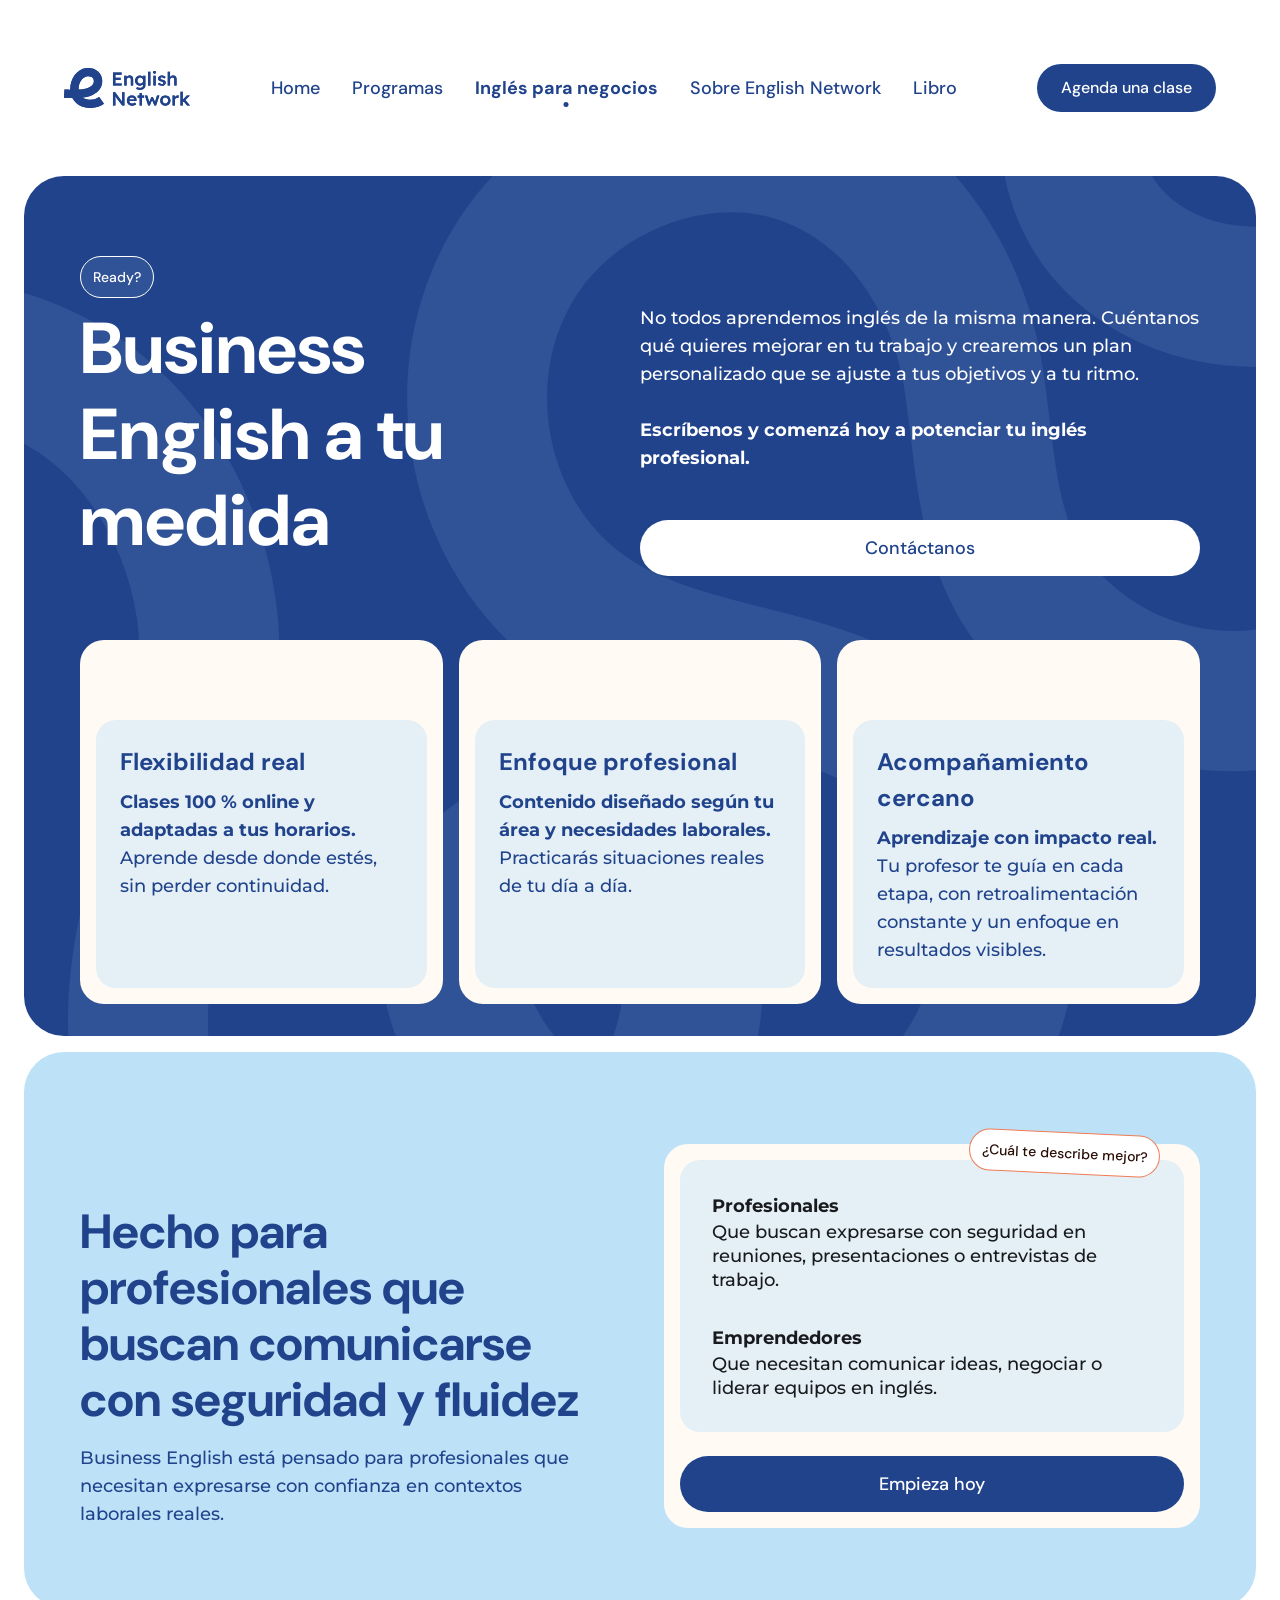
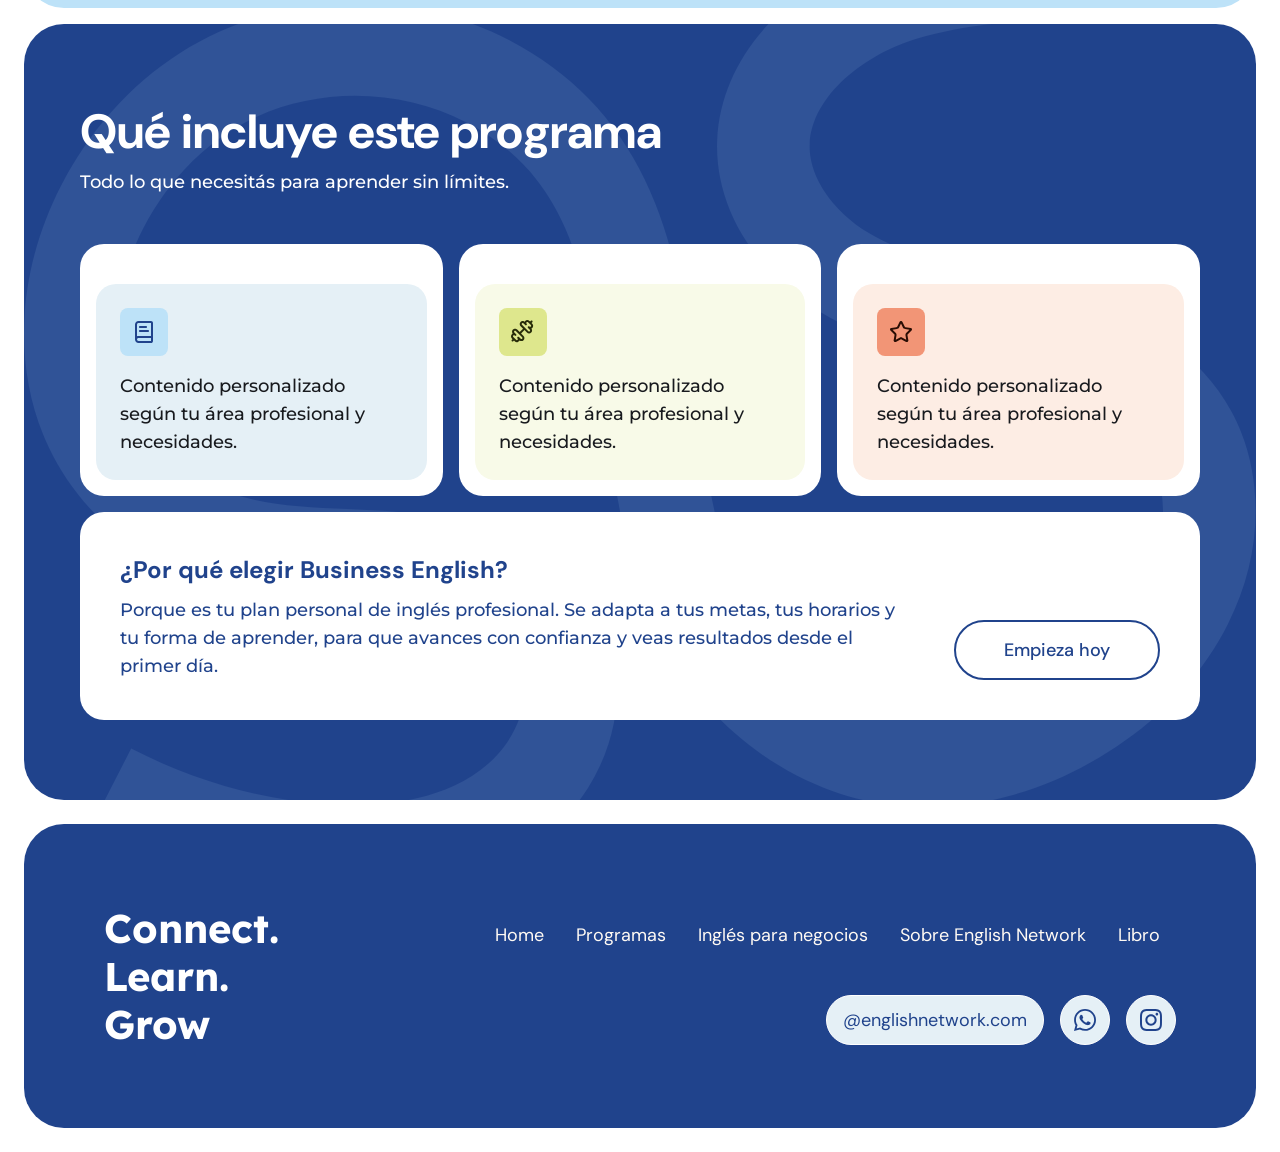
==== pages/inglesParaNegocios.html @ 8c597246 "desktop ready" ====
<!DOCTYPE html>
<html lang="en">
<head>
    <meta charset="UTF-8">
    <meta name="viewport" content="width=device-width, initial-scale=1.0">
    <!-- JS -->
    <script defer src="../js/main.js"></script>
    <!-- CSS -->
     <link rel="stylesheet" href="../styles/styles.css">
    <title>Ingles Para Negocios | English Network</title>
</head>
<body>
    <header>
        <nav>
            <a class="logo" href="../index.html">
                <svg width="126" height="40" viewBox="0 0 126 40" fill="none" xmlns="http://www.w3.org/2000/svg">
                    <g clip-path="url(#clip0_179_11437)">
                        <path d="M57.653 15.3877V17.5936H48.9746V4.50732H57.5781V6.71319H51.3793V9.81631H56.6198V11.9867H51.3793V15.3877H57.653Z" fill="#20438C"/>
                        <path d="M57.653 15.3877V17.5936H48.9746V4.50732H57.5781V6.71319H51.3793V9.81631H56.6198V11.9867H51.3793V15.3877H57.653Z" fill="#20438C"/>
                        <path d="M69.1457 11.5753V17.5935H66.8372V11.7419C66.8372 11.2419 66.7695 10.8305 66.6306 10.4971C66.4916 10.1673 66.2814 9.92617 65.9929 9.77013C65.7043 9.61409 65.3516 9.54316 64.9419 9.5538C64.6035 9.5538 64.2935 9.60699 64.0121 9.71339C63.7271 9.81978 63.4848 9.96873 63.2782 10.1638C63.0716 10.3553 62.9077 10.5752 62.7901 10.827C62.669 11.0752 62.612 11.3483 62.612 11.6497V17.5935H60.2999V7.74158H62.555L62.58 9.13177C62.669 9.0041 62.7759 8.87998 62.8935 8.7594C63.2568 8.39057 63.6879 8.09622 64.1902 7.8728C64.689 7.64583 65.202 7.53589 65.7292 7.53589C66.4809 7.53589 67.1079 7.68484 67.6174 7.98274C68.1233 8.28418 68.5045 8.73103 68.761 9.33037C69.0175 9.92972 69.1457 10.6745 69.1457 11.5753Z" fill="#20438C"/>
                        <path d="M69.1457 11.5753V17.5935H66.8372V11.7419C66.8372 11.2419 66.7695 10.8305 66.6306 10.4971C66.4916 10.1673 66.2814 9.92617 65.9929 9.77013C65.7043 9.61409 65.3516 9.54316 64.9419 9.5538C64.6035 9.5538 64.2935 9.60699 64.0121 9.71339C63.7271 9.81978 63.4848 9.96873 63.2782 10.1638C63.0716 10.3553 62.9077 10.5752 62.7901 10.827C62.669 11.0752 62.612 11.3483 62.612 11.6497V17.5935H60.2999V7.74158H62.555L62.58 9.13177C62.669 9.0041 62.7759 8.87998 62.8935 8.7594C63.2568 8.39057 63.6879 8.09622 64.1902 7.8728C64.689 7.64583 65.202 7.53589 65.7292 7.53589C66.4809 7.53589 67.1079 7.68484 67.6174 7.98274C68.1233 8.28418 68.5045 8.73103 68.761 9.33037C69.0175 9.92972 69.1457 10.6745 69.1457 11.5753Z" fill="#20438C"/>
                        <path d="M79.1208 7.74158L79.103 8.97219C78.989 8.83742 78.8572 8.70621 78.7076 8.58208C78.4689 8.38348 78.2053 8.20261 77.9096 8.03948C77.6139 7.87989 77.2933 7.75222 76.9406 7.66711C76.5914 7.57845 76.2281 7.53589 75.854 7.53589C74.9527 7.53589 74.1404 7.75577 73.4208 8.19907C72.7011 8.64237 72.1347 9.24526 71.7214 10.0113C71.3082 10.7773 71.1016 11.6533 71.1016 12.6392C71.1016 13.6251 71.3118 14.494 71.7286 15.2493C72.1489 16.0012 72.719 16.597 73.4386 17.0332C74.1582 17.4694 74.9883 17.6893 75.9288 17.6893C76.4668 17.6893 76.9904 17.5793 77.507 17.3595C78.02 17.1431 78.444 16.8594 78.7824 16.5083C78.8893 16.3984 78.9855 16.2849 79.0638 16.1679V17.0899C79.0638 17.7141 78.9534 18.2319 78.7254 18.6503C78.501 19.0688 78.1661 19.3809 77.7208 19.5866C77.2754 19.7923 76.7233 19.8951 76.0606 19.8951C75.6972 19.8951 75.3303 19.8561 74.9598 19.7817C74.5929 19.7072 74.2437 19.6008 73.9195 19.4625C73.5918 19.3277 73.2996 19.1646 73.036 18.9766L72.2095 20.6789C72.6584 21.0406 73.2498 21.335 73.9837 21.5584C74.7175 21.7818 75.4514 21.8953 76.1924 21.8953C77.0047 21.8953 77.7315 21.7854 78.3691 21.5655C79.0068 21.3492 79.5519 21.0264 80.0044 20.5938C80.4532 20.1647 80.7988 19.6433 81.0375 19.0334C81.2726 18.4234 81.3937 17.7176 81.3937 16.9197V7.74158H79.1208ZM78.7824 14.2457C78.5437 14.7067 78.2088 15.0685 77.7778 15.3309C77.3467 15.5933 76.8479 15.7246 76.2851 15.7246C75.7222 15.7246 75.227 15.5933 74.7995 15.3309C74.3755 15.0685 74.0407 14.7067 73.7948 14.2386C73.5526 13.7705 73.4315 13.2456 73.4315 12.6569C73.4315 12.0682 73.5526 11.5256 73.7948 11.061C74.0407 10.5929 74.3755 10.2241 74.7995 9.95809C75.227 9.68856 75.7222 9.5538 76.2851 9.5538C76.8479 9.5538 77.3431 9.68501 77.7671 9.94745C78.1946 10.2099 78.5295 10.5716 78.7717 11.0397C79.0175 11.5079 79.1387 12.0469 79.1387 12.6569C79.1387 13.2669 79.0211 13.7847 78.7824 14.2457Z" fill="#20438C"/>
                        <path d="M79.1208 7.74158L79.103 8.97219C78.989 8.83742 78.8572 8.70621 78.7076 8.58208C78.4689 8.38348 78.2053 8.20261 77.9096 8.03948C77.6139 7.87989 77.2933 7.75222 76.9406 7.66711C76.5914 7.57845 76.2281 7.53589 75.854 7.53589C74.9527 7.53589 74.1404 7.75577 73.4208 8.19907C72.7011 8.64237 72.1347 9.24526 71.7214 10.0113C71.3082 10.7773 71.1016 11.6533 71.1016 12.6392C71.1016 13.6251 71.3118 14.494 71.7286 15.2493C72.1489 16.0012 72.719 16.597 73.4386 17.0332C74.1582 17.4694 74.9883 17.6893 75.9288 17.6893C76.4668 17.6893 76.9904 17.5793 77.507 17.3595C78.02 17.1431 78.444 16.8594 78.7824 16.5083C78.8893 16.3984 78.9855 16.2849 79.0638 16.1679V17.0899C79.0638 17.7141 78.9534 18.2319 78.7254 18.6503C78.501 19.0688 78.1661 19.3809 77.7208 19.5866C77.2754 19.7923 76.7233 19.8951 76.0606 19.8951C75.6972 19.8951 75.3303 19.8561 74.9598 19.7817C74.5929 19.7072 74.2437 19.6008 73.9195 19.4625C73.5918 19.3277 73.2996 19.1646 73.036 18.9766L72.2095 20.6789C72.6584 21.0406 73.2498 21.335 73.9837 21.5584C74.7175 21.7818 75.4514 21.8953 76.1924 21.8953C77.0047 21.8953 77.7315 21.7854 78.3691 21.5655C79.0068 21.3492 79.5519 21.0264 80.0044 20.5938C80.4532 20.1647 80.7988 19.6433 81.0375 19.0334C81.2726 18.4234 81.3937 17.7176 81.3937 16.9197V7.74158H79.1208ZM78.7824 14.2457C78.5437 14.7067 78.2088 15.0685 77.7778 15.3309C77.3467 15.5933 76.8479 15.7246 76.2851 15.7246C75.7222 15.7246 75.227 15.5933 74.7995 15.3309C74.3755 15.0685 74.0407 14.7067 73.7948 14.2386C73.5526 13.7705 73.4315 13.2456 73.4315 12.6569C73.4315 12.0682 73.5526 11.5256 73.7948 11.061C74.0407 10.5929 74.3755 10.2241 74.7995 9.95809C75.227 9.68856 75.7222 9.5538 76.2851 9.5538C76.8479 9.5538 77.3431 9.68501 77.7671 9.94745C78.1946 10.2099 78.5295 10.5716 78.7717 11.0397C79.0175 11.5079 79.1387 12.0469 79.1387 12.6569C79.1387 13.2669 79.0211 13.7847 78.7824 14.2457Z" fill="#20438C"/>
                        <path d="M84.08 17.5936V3.75903H86.4099V17.5936H84.08Z" fill="#20438C"/>
                        <path d="M84.08 17.5936V3.75903H86.4099V17.5936H84.08Z" fill="#20438C"/>
                        <path d="M90.521 5.64568C90.0578 5.64568 89.698 5.53219 89.4415 5.29813C89.185 5.06761 89.0568 4.74134 89.0568 4.31577C89.0568 3.91857 89.1886 3.5923 89.4522 3.34405C89.7158 3.0958 90.0721 2.97168 90.521 2.97168C90.9948 2.97168 91.3617 3.08871 91.6182 3.31923C91.8747 3.54974 92.003 3.88311 92.003 4.31932C92.003 4.70588 91.8712 5.02505 91.6075 5.2733C91.3439 5.52155 90.9805 5.64568 90.5174 5.64568H90.521ZM89.3952 17.5935V7.74161H91.7037V17.5935H89.3952Z" fill="#20438C"/>
                        <path d="M90.521 5.64568C90.0578 5.64568 89.698 5.53219 89.4415 5.29813C89.185 5.06761 89.0568 4.74134 89.0568 4.31577C89.0568 3.91857 89.1886 3.5923 89.4522 3.34405C89.7158 3.0958 90.0721 2.97168 90.521 2.97168C90.9948 2.97168 91.3617 3.08871 91.6182 3.31923C91.8747 3.54974 92.003 3.88311 92.003 4.31932C92.003 4.70588 91.8712 5.02505 91.6075 5.2733C91.3439 5.52155 90.9805 5.64568 90.5174 5.64568H90.521ZM89.3952 17.5935V7.74161H91.7037V17.5935H89.3952Z" fill="#20438C"/>
                        <path d="M97.9386 17.7817C97.0622 17.7817 96.2749 17.6363 95.5802 17.342C94.8855 17.0476 94.3191 16.6291 93.8809 16.0794L95.3843 14.7885C95.7583 15.2141 96.1787 15.5191 96.6418 15.7035C97.105 15.8915 97.593 15.9837 98.106 15.9837C98.3198 15.9837 98.5086 15.9589 98.6796 15.9092C98.847 15.8596 98.9967 15.7851 99.1214 15.6858C99.2461 15.5865 99.3422 15.4695 99.4135 15.3418C99.4847 15.2141 99.5168 15.0652 99.5168 14.902C99.5168 14.6041 99.4028 14.3665 99.1784 14.1928C99.0537 14.1041 98.8542 14.0119 98.587 13.9126C98.3198 13.8133 97.9707 13.714 97.5432 13.6147C96.8663 13.4409 96.3034 13.2388 95.8509 13.0082C95.3985 12.7777 95.0494 12.5188 94.8 12.2316C94.5862 11.994 94.4259 11.728 94.3226 11.4265C94.2157 11.1287 94.1623 10.8024 94.1623 10.4548C94.1623 10.0186 94.2585 9.62142 94.4544 9.26678C94.6504 8.91214 94.914 8.6036 95.2524 8.34117C95.5909 8.07873 95.9863 7.88013 96.4352 7.74182C96.8841 7.60351 97.3543 7.53613 97.8424 7.53613C98.3305 7.53613 98.8292 7.59997 99.2995 7.72409C99.7698 7.84822 100.208 8.02554 100.614 8.25606C101.02 8.48657 101.369 8.76319 101.658 9.08946L100.383 10.4903C100.144 10.2669 99.8837 10.0683 99.6023 9.89095C99.3209 9.71718 99.0359 9.57532 98.7473 9.46893C98.4587 9.36254 98.1915 9.30934 97.9386 9.30934C97.6857 9.30934 97.4862 9.33062 97.3009 9.37318C97.1121 9.41573 96.9553 9.48311 96.8306 9.56823C96.706 9.65689 96.6098 9.76328 96.5385 9.8945C96.4708 10.0257 96.4352 10.1782 96.4352 10.352C96.4459 10.5009 96.4886 10.6428 96.5563 10.774C96.624 10.9052 96.7202 11.0152 96.8485 11.1003C96.9874 11.1889 97.194 11.2882 97.4683 11.3982C97.7427 11.5117 98.0989 11.6181 98.5371 11.7174C99.1499 11.8805 99.6629 12.0614 100.076 12.26C100.489 12.4586 100.814 12.6891 101.052 12.9515C101.291 13.1749 101.458 13.4374 101.558 13.7353C101.658 14.0332 101.708 14.3665 101.708 14.7247C101.708 15.3099 101.54 15.8347 101.209 16.2958C100.878 16.7568 100.425 17.1185 99.8553 17.381C99.2852 17.6434 98.644 17.7746 97.9315 17.7746L97.9386 17.7817Z" fill="#20438C"/>
                        <path d="M97.9386 17.7817C97.0622 17.7817 96.2749 17.6363 95.5802 17.342C94.8855 17.0476 94.3191 16.6291 93.8809 16.0794L95.3843 14.7885C95.7583 15.2141 96.1787 15.5191 96.6418 15.7035C97.105 15.8915 97.593 15.9837 98.106 15.9837C98.3198 15.9837 98.5086 15.9589 98.6796 15.9092C98.847 15.8596 98.9967 15.7851 99.1214 15.6858C99.2461 15.5865 99.3422 15.4695 99.4135 15.3418C99.4847 15.2141 99.5168 15.0652 99.5168 14.902C99.5168 14.6041 99.4028 14.3665 99.1784 14.1928C99.0537 14.1041 98.8542 14.0119 98.587 13.9126C98.3198 13.8133 97.9707 13.714 97.5432 13.6147C96.8663 13.4409 96.3034 13.2388 95.8509 13.0082C95.3985 12.7777 95.0494 12.5188 94.8 12.2316C94.5862 11.994 94.4259 11.728 94.3226 11.4265C94.2157 11.1287 94.1623 10.8024 94.1623 10.4548C94.1623 10.0186 94.2585 9.62142 94.4544 9.26678C94.6504 8.91214 94.914 8.6036 95.2524 8.34117C95.5909 8.07873 95.9863 7.88013 96.4352 7.74182C96.8841 7.60351 97.3543 7.53613 97.8424 7.53613C98.3305 7.53613 98.8292 7.59997 99.2995 7.72409C99.7698 7.84822 100.208 8.02554 100.614 8.25606C101.02 8.48657 101.369 8.76319 101.658 9.08946L100.383 10.4903C100.144 10.2669 99.8837 10.0683 99.6023 9.89095C99.3209 9.71718 99.0359 9.57532 98.7473 9.46893C98.4587 9.36254 98.1915 9.30934 97.9386 9.30934C97.6857 9.30934 97.4862 9.33062 97.3009 9.37318C97.1121 9.41573 96.9553 9.48311 96.8306 9.56823C96.706 9.65689 96.6098 9.76328 96.5385 9.8945C96.4708 10.0257 96.4352 10.1782 96.4352 10.352C96.4459 10.5009 96.4886 10.6428 96.5563 10.774C96.624 10.9052 96.7202 11.0152 96.8485 11.1003C96.9874 11.1889 97.194 11.2882 97.4683 11.3982C97.7427 11.5117 98.0989 11.6181 98.5371 11.7174C99.1499 11.8805 99.6629 12.0614 100.076 12.26C100.489 12.4586 100.814 12.6891 101.052 12.9515C101.291 13.1749 101.458 13.4374 101.558 13.7353C101.658 14.0332 101.708 14.3665 101.708 14.7247C101.708 15.3099 101.54 15.8347 101.209 16.2958C100.878 16.7568 100.425 17.1185 99.8553 17.381C99.2852 17.6434 98.644 17.7746 97.9315 17.7746L97.9386 17.7817Z" fill="#20438C"/>
                        <path d="M112.591 11.5751V17.5934H110.278V11.7418C110.278 11.2417 110.211 10.8303 110.072 10.497C109.933 10.1672 109.723 9.926 109.434 9.76996C109.146 9.61392 108.796 9.54299 108.383 9.55363C108.045 9.55363 107.735 9.60682 107.453 9.71322C107.172 9.81961 106.926 9.96856 106.719 10.1636C106.513 10.3551 106.349 10.575 106.231 10.8268C106.114 11.075 106.053 11.3481 106.053 11.6496V17.5934H103.741V3.75879H106.035V9.11033C106.125 8.98975 106.224 8.87272 106.335 8.75923C106.698 8.39041 107.129 8.09605 107.632 7.87263C108.13 7.64566 108.643 7.53572 109.171 7.53572C109.922 7.53572 110.553 7.68467 111.059 7.98257C111.565 8.28401 111.946 8.73086 112.206 9.3302C112.462 9.92955 112.591 10.6743 112.591 11.5751Z" fill="#20438C"/>
                        <path d="M112.591 11.5751V17.5934H110.278V11.7418C110.278 11.2417 110.211 10.8303 110.072 10.497C109.933 10.1672 109.723 9.926 109.434 9.76996C109.146 9.61392 108.796 9.54299 108.383 9.55363C108.045 9.55363 107.735 9.60682 107.453 9.71322C107.172 9.81961 106.926 9.96856 106.719 10.1636C106.513 10.3551 106.349 10.575 106.231 10.8268C106.114 11.075 106.053 11.3481 106.053 11.6496V17.5934H103.741V3.75879H106.035V9.11033C106.125 8.98975 106.224 8.87272 106.335 8.75923C106.698 8.39041 107.129 8.09605 107.632 7.87263C108.13 7.64566 108.643 7.53572 109.171 7.53572C109.922 7.53572 110.553 7.68467 111.059 7.98257C111.565 8.28401 111.946 8.73086 112.206 9.3302C112.462 9.92955 112.591 10.6743 112.591 11.5751Z" fill="#20438C"/>
                        <path d="M60.4317 24.3743V37.4605H58.198L51.1014 28.1299C51.1299 28.4633 51.1584 28.7647 51.1834 29.0378C51.2261 29.5308 51.2618 29.9563 51.2867 30.311C51.3116 30.6656 51.333 30.96 51.3508 31.1976C51.3686 31.4352 51.3829 31.6515 51.39 31.843C51.3971 32.0381 51.3971 32.2189 51.3971 32.3927V37.4605H48.9746V24.3743H51.1727L58.2907 33.9177C58.2764 33.8148 58.2657 33.7084 58.255 33.602C58.2158 33.2332 58.1802 32.8502 58.1517 32.4494C58.1197 32.0523 58.0947 31.6338 58.0769 31.1976C58.0555 30.7614 58.0413 30.3039 58.027 29.8251C58.0163 29.3428 58.0092 28.8357 58.0092 28.3001V24.3743H60.4317Z" fill="#20438C"/>
                        <path d="M60.4317 24.3743V37.4605H58.198L51.1014 28.1299C51.1299 28.4633 51.1584 28.7647 51.1834 29.0378C51.2261 29.5308 51.2618 29.9563 51.2867 30.311C51.3116 30.6656 51.333 30.96 51.3508 31.1976C51.3686 31.4352 51.3829 31.6515 51.39 31.843C51.3971 32.0381 51.3971 32.2189 51.3971 32.3927V37.4605H48.9746V24.3743H51.1727L58.2907 33.9177C58.2764 33.8148 58.2657 33.7084 58.255 33.602C58.2158 33.2332 58.1802 32.8502 58.1517 32.4494C58.1197 32.0523 58.0947 31.6338 58.0769 31.1976C58.0555 30.7614 58.0413 30.3039 58.027 29.8251C58.0163 29.3428 58.0092 28.8357 58.0092 28.3001V24.3743H60.4317Z" fill="#20438C"/>
                        <path d="M72.5087 32.2438C72.523 31.5487 72.4197 30.9033 72.1988 30.311C71.9815 29.7188 71.6644 29.2081 71.2512 28.7754C70.8379 28.3463 70.3498 28.0059 69.787 27.7576C69.2241 27.5094 68.6149 27.3853 67.9629 27.3853C67.2255 27.3853 66.5451 27.5129 65.9252 27.7683C65.3053 28.0236 64.7745 28.3853 64.3292 28.8499C63.8838 29.318 63.5383 29.8713 63.2889 30.5061C63.0359 31.1409 62.9113 31.8466 62.9113 32.6198C62.9113 33.5915 63.1321 34.4533 63.5775 35.2086C64.0228 35.964 64.6426 36.5563 65.4371 36.9925C66.2315 37.4322 67.1507 37.6486 68.1909 37.6486C68.6541 37.6486 69.1208 37.5847 69.5981 37.4606C70.072 37.3365 70.528 37.1663 70.959 36.9464C71.3901 36.7301 71.7784 36.4641 72.1133 36.152L70.9697 34.5632C70.5173 34.9498 70.1005 35.2193 69.7121 35.3682C69.3238 35.5172 68.8963 35.5917 68.4332 35.5917C67.7706 35.5917 67.1899 35.464 66.6947 35.2086C66.1995 34.9533 65.8183 34.588 65.5511 34.1128C65.3694 33.7972 65.2483 33.4425 65.1913 33.0489H72.4909L72.5087 32.2438ZM65.4656 30.7969C65.6793 30.3536 65.9964 30.0131 66.4132 29.7755C66.8336 29.5415 67.3502 29.4209 67.9629 29.4209C68.3655 29.4209 68.7325 29.506 69.0638 29.6727C69.3951 29.8429 69.6658 30.0734 69.8796 30.3642C70.0933 30.6586 70.218 30.999 70.2537 31.3856V31.4778H65.2412C65.291 31.226 65.3658 31.0026 65.4656 30.7969Z" fill="#20438C"/>
                        <path d="M72.5087 32.2438C72.523 31.5487 72.4197 30.9033 72.1988 30.311C71.9815 29.7188 71.6644 29.2081 71.2512 28.7754C70.8379 28.3463 70.3498 28.0059 69.787 27.7576C69.2241 27.5094 68.6149 27.3853 67.9629 27.3853C67.2255 27.3853 66.5451 27.5129 65.9252 27.7683C65.3053 28.0236 64.7745 28.3853 64.3292 28.8499C63.8838 29.318 63.5383 29.8713 63.2889 30.5061C63.0359 31.1409 62.9113 31.8466 62.9113 32.6198C62.9113 33.5915 63.1321 34.4533 63.5775 35.2086C64.0228 35.964 64.6426 36.5563 65.4371 36.9925C66.2315 37.4322 67.1507 37.6486 68.1909 37.6486C68.6541 37.6486 69.1208 37.5847 69.5981 37.4606C70.072 37.3365 70.528 37.1663 70.959 36.9464C71.3901 36.7301 71.7784 36.4641 72.1133 36.152L70.9697 34.5632C70.5173 34.9498 70.1005 35.2193 69.7121 35.3682C69.3238 35.5172 68.8963 35.5917 68.4332 35.5917C67.7706 35.5917 67.1899 35.464 66.6947 35.2086C66.1995 34.9533 65.8183 34.588 65.5511 34.1128C65.3694 33.7972 65.2483 33.4425 65.1913 33.0489H72.4909L72.5087 32.2438ZM65.4656 30.7969C65.6793 30.3536 65.9964 30.0131 66.4132 29.7755C66.8336 29.5415 67.3502 29.4209 67.9629 29.4209C68.3655 29.4209 68.7325 29.506 69.0638 29.6727C69.3951 29.8429 69.6658 30.0734 69.8796 30.3642C70.0933 30.6586 70.218 30.999 70.2537 31.3856V31.4778H65.2412C65.291 31.226 65.3658 31.0026 65.4656 30.7969Z" fill="#20438C"/>
                        <path d="M80.097 27.6086V29.74H77.9381V37.4606H75.626V29.74H73.6737V27.6086H75.626V25.1013H77.9381V27.6086H80.097Z" fill="#20438C"/>
                        <path d="M80.097 27.6086V29.74H77.9381V37.4606H75.626V29.74H73.6737V27.6086H75.626V25.1013H77.9381V27.6086H80.097Z" fill="#20438C"/>
                        <path d="M95.4049 27.6086L92.0597 37.4605H90.4067L88.0625 31.9955L85.8253 37.4605H84.1901L80.8662 27.6086L83.2317 27.5908L85.2695 34.0488L87.4391 29.0839H88.8321L91.0159 33.9673L93.0358 27.6086H95.4049Z" fill="#20438C"/>
                        <path d="M95.4049 27.6086L92.0597 37.4605H90.4067L88.0625 31.9955L85.8253 37.4605H84.1901L80.8662 27.6086L83.2317 27.5908L85.2695 34.0488L87.4391 29.0839H88.8321L91.0159 33.9673L93.0358 27.6086H95.4049Z" fill="#20438C"/>
                        <path d="M101.358 37.6485C100.368 37.6485 99.4878 37.4287 98.7112 36.9854C97.9346 36.5421 97.3218 35.9356 96.8694 35.1625C96.4169 34.3894 96.1925 33.5099 96.1925 32.5275C96.1925 31.5452 96.4169 30.6656 96.8694 29.8925C97.3218 29.1194 97.9346 28.513 98.7112 28.0697C99.4878 27.6264 100.371 27.4065 101.358 27.4065C102.345 27.4065 103.211 27.6264 103.987 28.0697C104.764 28.513 105.373 29.1194 105.818 29.8925C106.264 30.6656 106.485 31.5452 106.485 32.5275C106.485 33.5099 106.264 34.3894 105.818 35.1625C105.373 35.9356 104.764 36.5421 103.987 36.9854C103.211 37.4287 102.334 37.6485 101.358 37.6485ZM101.358 35.6094C101.896 35.6094 102.374 35.471 102.794 35.198C103.214 34.9249 103.546 34.5561 103.788 34.095C104.034 33.634 104.148 33.1091 104.137 32.524C104.148 31.9246 104.034 31.3962 103.788 30.9352C103.542 30.4741 103.211 30.1089 102.794 29.8429C102.374 29.5734 101.896 29.4421 101.358 29.4421C100.82 29.4421 100.336 29.5769 99.9011 29.8429C99.47 30.1124 99.1352 30.4777 98.8965 30.9458C98.6578 31.4139 98.5402 31.9388 98.5402 32.5275C98.5402 33.1162 98.6578 33.6375 98.8965 34.0986C99.1352 34.5596 99.47 34.9284 99.9011 35.2015C100.332 35.4746 100.817 35.6129 101.358 35.6129V35.6094Z" fill="#20438C"/>
                        <path d="M101.358 37.6485C100.368 37.6485 99.4878 37.4287 98.7112 36.9854C97.9346 36.5421 97.3218 35.9356 96.8694 35.1625C96.4169 34.3894 96.1925 33.5099 96.1925 32.5275C96.1925 31.5452 96.4169 30.6656 96.8694 29.8925C97.3218 29.1194 97.9346 28.513 98.7112 28.0697C99.4878 27.6264 100.371 27.4065 101.358 27.4065C102.345 27.4065 103.211 27.6264 103.987 28.0697C104.764 28.513 105.373 29.1194 105.818 29.8925C106.264 30.6656 106.485 31.5452 106.485 32.5275C106.485 33.5099 106.264 34.3894 105.818 35.1625C105.373 35.9356 104.764 36.5421 103.987 36.9854C103.211 37.4287 102.334 37.6485 101.358 37.6485ZM101.358 35.6094C101.896 35.6094 102.374 35.471 102.794 35.198C103.214 34.9249 103.546 34.5561 103.788 34.095C104.034 33.634 104.148 33.1091 104.137 32.524C104.148 31.9246 104.034 31.3962 103.788 30.9352C103.542 30.4741 103.211 30.1089 102.794 29.8429C102.374 29.5734 101.896 29.4421 101.358 29.4421C100.82 29.4421 100.336 29.5769 99.9011 29.8429C99.47 30.1124 99.1352 30.4777 98.8965 30.9458C98.6578 31.4139 98.5402 31.9388 98.5402 32.5275C98.5402 33.1162 98.6578 33.6375 98.8965 34.0986C99.1352 34.5596 99.47 34.9284 99.9011 35.2015C100.332 35.4746 100.817 35.6129 101.358 35.6129V35.6094Z" fill="#20438C"/>
                        <path d="M114.917 27.5909L114.297 30.1124C114.162 30.0379 113.991 29.9777 113.792 29.928C113.592 29.8784 113.393 29.8535 113.189 29.8535C112.88 29.8535 112.58 29.9103 112.299 30.0308C112.017 30.1479 111.768 30.3146 111.558 30.5238C111.344 30.7366 111.177 30.9813 111.059 31.265C110.941 31.5452 110.881 31.8573 110.881 32.2083V37.4606H108.551V27.6086H110.824L110.845 29.2896C110.959 29.0804 111.095 28.8818 111.255 28.6939C111.593 28.2931 111.985 27.9775 112.431 27.747C112.876 27.5164 113.343 27.403 113.831 27.403C114.041 27.403 114.244 27.4207 114.44 27.4597C114.632 27.4952 114.793 27.5413 114.917 27.5909Z" fill="#20438C"/>
                        <path d="M114.917 27.5909L114.297 30.1124C114.162 30.0379 113.991 29.9777 113.792 29.928C113.592 29.8784 113.393 29.8535 113.189 29.8535C112.88 29.8535 112.58 29.9103 112.299 30.0308C112.017 30.1479 111.768 30.3146 111.558 30.5238C111.344 30.7366 111.177 30.9813 111.059 31.265C110.941 31.5452 110.881 31.8573 110.881 32.2083V37.4606H108.551V27.6086H110.824L110.845 29.2896C110.959 29.0804 111.095 28.8818 111.255 28.6939C111.593 28.2931 111.985 27.9775 112.431 27.747C112.876 27.5164 113.343 27.403 113.831 27.403C114.041 27.403 114.244 27.4207 114.44 27.4597C114.632 27.4952 114.793 27.5413 114.917 27.5909Z" fill="#20438C"/>
                        <path d="M126 37.4605H123.147L119.762 33.3822L118.768 34.3113V37.4605H116.46V23.626H118.768V31.6976L122.862 27.6086H125.943L121.333 31.9139L126 37.4605Z" fill="#20438C"/>
                        <path d="M126 37.4605H123.147L119.762 33.3822L118.768 34.3113V37.4605H116.46V23.626H118.768V31.6976L122.862 27.6086H125.943L121.333 31.9139L126 37.4605Z" fill="#20438C"/>
                        <path d="M25.5366 40.0002C20.6061 40.0002 15.9142 38.3405 12.4871 35.3473C10.8091 33.8791 9.41971 32.0598 8.38657 30.0241C5.65054 30.0738 2.84325 30.0667 0.00390625 29.9142L0.459912 21.6085C2.39081 21.7149 4.34664 21.7433 6.26329 21.7326C6.2526 21.4028 6.24904 21.073 6.2526 20.7396C6.37729 11.6324 12.1486 1.30527 22.5869 0.11013C28.6717 -0.599152 34.2328 2.13159 36.7515 7.03982C38.9461 11.3097 38.6539 16.7073 36.0105 20.7893C34.3824 23.3072 31.8637 25.3712 28.5292 26.9175C25.2374 28.446 21.8637 29.1659 18.5398 29.5312C20.5918 31.0526 23.4597 31.8541 26.3988 31.6519C30.1466 31.4179 32.7757 30.5916 35.1911 28.8893L40.0148 35.6807C36.292 38.2979 32.2556 39.6172 26.926 39.9541C26.4629 39.9825 25.9998 39.9966 25.5366 39.9966V40.0002ZM24.4109 8.32362C24.1116 8.32362 23.8195 8.34136 23.5416 8.37327C17.8416 9.02581 14.6816 15.2923 14.5996 20.8567C14.5996 21.073 14.5996 21.2858 14.6068 21.5021C18.2726 21.3106 21.8031 20.8637 24.9987 19.3813C26.8797 18.5089 28.2228 17.4663 28.9852 16.2853C30.0112 14.6965 30.1466 12.4552 29.3094 10.8274C28.3511 8.96198 26.2349 8.32717 24.4109 8.32717V8.32362Z" fill="#20438C"/>
                        <path d="M25.5366 40.0002C20.6061 40.0002 15.9142 38.3405 12.4871 35.3473C10.8091 33.8791 9.41971 32.0598 8.38657 30.0241C5.65054 30.0738 2.84325 30.0667 0.00390625 29.9142L0.459912 21.6085C2.39081 21.7149 4.34664 21.7433 6.26329 21.7326C6.2526 21.4028 6.24904 21.073 6.2526 20.7396C6.37729 11.6324 12.1486 1.30527 22.5869 0.11013C28.6717 -0.599152 34.2328 2.13159 36.7515 7.03982C38.9461 11.3097 38.6539 16.7073 36.0105 20.7893C34.3824 23.3072 31.8637 25.3712 28.5292 26.9175C25.2374 28.446 21.8637 29.1659 18.5398 29.5312C20.5918 31.0526 23.4597 31.8541 26.3988 31.6519C30.1466 31.4179 32.7757 30.5916 35.1911 28.8893L40.0148 35.6807C36.292 38.2979 32.2556 39.6172 26.926 39.9541C26.4629 39.9825 25.9998 39.9966 25.5366 39.9966V40.0002ZM24.4109 8.32362C24.1116 8.32362 23.8195 8.34136 23.5416 8.37327C17.8416 9.02581 14.6816 15.2923 14.5996 20.8567C14.5996 21.073 14.5996 21.2858 14.6068 21.5021C18.2726 21.3106 21.8031 20.8637 24.9987 19.3813C26.8797 18.5089 28.2228 17.4663 28.9852 16.2853C30.0112 14.6965 30.1466 12.4552 29.3094 10.8274C28.3511 8.96198 26.2349 8.32717 24.4109 8.32717V8.32362Z" fill="#20438C"/></g>
                    <defs>
                        <clipPath id="clip0_179_11437">
                            <rect width="126" height="40" fill="white"/>
                        </clipPath>
                    </defs>
                </svg>
            </a>

            <ul class="nav-links">
            <li><a href="../index.html">Home</a></li>
            <li><a href="./programas.html">Programas</a></li>
            <li><a href="#" class="active">Inglés para negocios</a></li>
            <li><a href="./sobreEnglishNetwork.html">Sobre English Network</a></li>
            <li><a href="./libro.html">Libro</a></li>
            </ul>

            <a class="btn-cta">Agenda una clase</a>

            <button class="hamburger" id="hamburger" aria-label="Abrir menú">
            <span></span><span></span><span></span>
            </button>
        </nav>

        <!-- MOBILE MENU OVERLAY -->
        <div class="mobile-menu" id="mobileMenu">
            <ul class="mobile-links">
            <li><a href="../index.html" onclick="closeMobileMenu()">Home</a></li>
            <li><a href="./programas.html" onclick="closeMobileMenu()">Programas</a></li>
            <li><a href="#" onclick="closeMobileMenu()">Inglés para negocios</a></li>
            <li><a href="./sobreEnglishNetwork.html" onclick="closeMobileMenu()">Sobre English Network</a></li>
            <li><a href="./libro.html" onclick="closeMobileMenu()">Libro</a></li>
            </ul>

            <button class="btn-cta-mobile" onclick="closeMobileMenu()">Agenda una clase</button>
        </div>
    </header>

    <main>
        <!-- Hero Section -->
        <section class="negocios-hero">
            <article class="negocios-hero-wrapper">
                <article class="negocios-hero-details">
                    <div class="hero-details-title">
                        <span>Ready?</span>
                        <h1>Business English a tu medida</h1>
                    </div>
                    <div class="hero-details-text">
                        <p>No todos aprendemos inglés de la misma manera. Cuéntanos qué quieres mejorar en tu trabajo y crearemos un plan personalizado que se ajuste a tus objetivos y a tu ritmo. <br><br><span>Escríbenos y comenzá hoy a potenciar tu inglés profesional.</span></p>
                        <a href="" class="hero-details-contact">Contáctanos</a>
                    </div>
                </article>
                <article class="negocios-hero-cards-container">
                    <div class="negocios-hero-card">
                        <div class="negocios-hero-card-text">
                            <h4>Flexibilidad real</h4>
                            <p><span>Clases 100 % online y adaptadas a tus horarios.</span><br>Aprende desde donde estés, sin perder continuidad.</p>
                        </div>
                    </div>
                    <div class="negocios-hero-card">
                        <div class="negocios-hero-card-text">
                            <h4>Enfoque profesional</h4>
                            <p><span>Contenido diseñado según tu área y necesidades laborales.</span><br>Practicarás situaciones reales de tu día a día.</p>
                        </div>
                    </div>
                    <div class="negocios-hero-card">
                        <div class="negocios-hero-card-text">
                            <h4>Acompañamiento cercano</h4>
                            <p><span>Aprendizaje con impacto real.</span><br>Tu profesor te guía en cada etapa, con retroalimentación constante y un enfoque en resultados visibles.</p>
                        </div>
                    </div>
                </article>
            </article>
        </section>
        <!-- Profesionales Section -->
        <section class="profesionales">
            <article class="profesional-wrapper">
                <span class="profesional-tag">¿Cuál te describe mejor?</span>
                <article class="profesional-info-container">
                    <div class="profesional-info-text">
                        <h2>Hecho para profesionales que buscan comunicarse con seguridad y fluidez</h2>
                        <p>Business English está pensado para profesionales que necesitan expresarse con confianza en contextos laborales reales.</p>
                    </div>
                    <div class="profesional-info-card">
                        <div class="info-tipos-container">
                            <div class="info-tipos">
                                <h4>Profesionales</h4>
                                <p>Que buscan expresarse con seguridad en reuniones, presentaciones o entrevistas de trabajo.</p>
                            </div>
                            <div class="info-tipos">
                                <h4>Emprendedores</h4>
                                <p>Que necesitan comunicar ideas, negociar o liderar equipos en inglés.</p>
                            </div>
                        </div>
                        <a href="" class="info-tipos-button">Empieza hoy</a>
                    </div>
                </article>
            </article>
        </section>

        <!-- Que incluye Section -->
        <section class="incluye">
            <article class="incluye-wrapper">
                <div class="incluye-title-container">
                    <h2>Qué incluye este programa</h2>
                    <p>Todo lo que necesitás para aprender sin límites.</p>
                </div>
                <div class="incluye-info-container">
                    <div class="incluye-cards-container">
                        <div class="incluye-card-wrapper">
                            <div class="incluye-card incluye-card-blue">
                                <span><svg width="24" height="24" viewBox="0 0 24 24" fill="none" xmlns="http://www.w3.org/2000/svg">
                                    <path d="M6.5 3C6.10218 3 5.72076 3.15815 5.43945 3.43945C5.15815 3.72076 5 4.10218 5 4.5V16.3379C5.46445 16.1176 5.97614 16 6.5 16H19V3H6.5ZM16 10C16.5523 10 17 10.4477 17 11C17 11.5523 16.5523 12 16 12H8C7.44772 12 7 11.5523 7 11C7 10.4477 7.44772 10 8 10H16ZM14 6C14.5523 6 15 6.44772 15 7C15 7.55228 14.5523 8 14 8H8C7.44772 8 7 7.55228 7 7C7 6.44772 7.44772 6 8 6H14ZM5 19.5C5 19.8978 5.15815 20.2792 5.43945 20.5605C5.72076 20.8419 6.10218 21 6.5 21H19V18H6.5C6.10218 18 5.72076 18.1581 5.43945 18.4395C5.15815 18.7208 5 19.1022 5 19.5ZM21 21C21 21.5304 20.7891 22.039 20.4141 22.4141C20.039 22.7891 19.5304 23 19 23H6.5C5.57174 23 4.68177 22.631 4.02539 21.9746C3.36901 21.3182 3 20.4283 3 19.5V4.5C3 3.57174 3.36901 2.68177 4.02539 2.02539C4.68177 1.36901 5.57174 1 6.5 1H19C19.5304 1 20.039 1.21086 20.4141 1.58594C20.7891 1.96101 21 2.46957 21 3V21Z" fill="#20438C"/></svg>
                                </span>
                                <p>Contenido personalizado según tu área profesional y necesidades.</p>
                            </div>
                        </div>
                        <div class="incluye-card-wrapper">
                            <div class="incluye-card incluye-card-green">
                                <span><svg width="23" height="23" viewBox="0 0 23 23" fill="none" xmlns="http://www.w3.org/2000/svg">
                                    <path d="M1.06055 11.7178C1.06055 11.3238 1.13734 10.9333 1.28809 10.5693C1.43885 10.2054 1.65992 9.87429 1.93848 9.5957C2.21706 9.31712 2.54813 9.0961 2.91211 8.94531C3.27613 8.79453 3.66653 8.7168 4.06055 8.7168C4.45456 8.7168 4.84496 8.79453 5.20898 8.94531C5.57297 9.0961 5.90403 9.31712 6.18262 9.5957L8.65625 12.0703L12.0703 8.65625L9.5957 6.18262C9.31712 5.90403 9.0961 5.57297 8.94531 5.20898C8.79453 4.84496 8.7168 4.45456 8.7168 4.06055C8.7168 3.66653 8.79453 3.27613 8.94531 2.91211C9.0961 2.54813 9.31712 2.21706 9.5957 1.93848C9.87429 1.65992 10.2054 1.43885 10.5693 1.28809C10.9333 1.13734 11.3238 1.06055 11.7178 1.06055C12.1117 1.06058 12.5023 1.13733 12.8662 1.28809C13.1313 1.39792 13.3781 1.54614 13.6006 1.72559C13.7469 1.41418 13.9444 1.12583 14.1924 0.87793C14.7551 0.315474 15.5188 -0.000140587 16.3145 4.69786e-08C17.11 0.000239062 17.8731 0.316276 18.4355 0.878906L19.1416 1.58496L19.8643 0.864258C20.2548 0.473734 20.8878 0.473734 21.2783 0.864258C21.6686 1.2548 21.6688 1.88788 21.2783 2.27832L20.5557 3L21.2627 3.70703C21.5412 3.98546 21.7623 4.3159 21.9131 4.67969C22.0639 5.04364 22.1425 5.43415 22.1426 5.82812C22.1426 6.22206 22.0648 6.61258 21.9141 6.97656C21.7634 7.3404 21.5421 7.67069 21.2637 7.94922C21.0177 8.19524 20.7293 8.3925 20.415 8.54004C20.8441 9.07126 21.082 9.73563 21.082 10.4248C21.082 11.2204 20.7657 11.9833 20.2031 12.5459C19.6406 13.1085 18.8776 13.4247 18.082 13.4248C17.2863 13.4248 16.5226 13.1086 15.96 12.5459L13.4844 10.0703L10.0703 13.4844L12.5459 15.96C13.1086 16.5226 13.4248 17.2863 13.4248 18.082C13.4247 18.8776 13.1085 19.6406 12.5459 20.2031C11.9833 20.7657 11.2204 21.082 10.4248 21.082C9.73563 21.082 9.07126 20.8441 8.54004 20.415C8.3925 20.7293 8.19524 21.0177 7.94922 21.2637C7.67069 21.5421 7.3404 21.7634 6.97656 21.9141C6.61258 22.0648 6.22206 22.1426 5.82812 22.1426C5.03246 22.1424 4.26955 21.8254 3.70703 21.2627L3 20.5557L2.27832 21.2783C1.88788 21.6688 1.2548 21.6686 0.864258 21.2783C0.473734 20.8878 0.473734 20.2548 0.864258 19.8643L1.58496 19.1416L0.878906 18.4355C0.316276 17.8731 0.000239062 17.11 4.69786e-08 16.3145C-0.000140587 15.5188 0.315474 14.7551 0.87793 14.1924C1.12583 13.9444 1.41418 13.7469 1.72559 13.6006C1.54614 13.3781 1.39792 13.1313 1.28809 12.8662C1.13733 12.5023 1.06058 12.1117 1.06055 11.7178ZM3.06055 11.7178C3.06058 11.8491 3.08647 11.9793 3.13672 12.1006C3.18699 12.2218 3.2607 12.332 3.35352 12.4248H3.35254L5.12109 14.1914C5.51167 14.5818 5.51151 15.2158 5.12109 15.6064C4.73065 15.9967 4.09754 15.9967 3.70703 15.6064C3.51948 15.419 3.26519 15.3135 3 15.3135C2.73483 15.3135 2.48047 15.419 2.29297 15.6064C2.10552 15.794 2.00002 16.0483 2 16.3135C2.00005 16.5786 2.10551 16.833 2.29297 17.0205L5.12109 19.8486C5.30855 20.0362 5.56298 20.1425 5.82812 20.1426C5.95936 20.1426 6.08967 20.1166 6.21094 20.0664C6.33213 20.0162 6.44235 19.9423 6.53516 19.8496C6.62789 19.7569 6.70168 19.6465 6.75195 19.5254C6.80219 19.4042 6.82806 19.2738 6.82812 19.1426C6.82815 19.0114 6.80307 18.881 6.75293 18.7598C6.70269 18.6384 6.62898 18.5274 6.53613 18.4346C6.14573 18.044 6.14553 17.4109 6.53613 17.0205C6.90223 16.6547 7.48138 16.6321 7.87402 16.9521L7.9502 17.0215L9.71777 18.7891H9.7168C9.90441 18.9767 10.1595 19.082 10.4248 19.082C10.69 19.082 10.9443 18.9765 11.1318 18.7891C11.3193 18.6016 11.4247 18.3472 11.4248 18.082C11.4248 17.8167 11.3194 17.5616 11.1318 17.374L4.76758 11.0098C4.67476 10.917 4.56457 10.8432 4.44336 10.793C4.32203 10.7427 4.19187 10.7168 4.06055 10.7168C3.92922 10.7168 3.79907 10.7427 3.67773 10.793C3.55652 10.8432 3.44633 10.917 3.35352 11.0098C3.26062 11.1027 3.18699 11.2136 3.13672 11.335C3.08646 11.4563 3.06055 11.5864 3.06055 11.7178ZM10.7168 4.06055C10.7168 4.19187 10.7427 4.32203 10.793 4.44336C10.8432 4.56457 10.917 4.67476 11.0098 4.76758L17.374 11.1318C17.5616 11.3194 17.8167 11.4248 18.082 11.4248C18.3472 11.4247 18.6016 11.3193 18.7891 11.1318C18.9765 10.9443 19.082 10.69 19.082 10.4248C19.082 10.1595 18.9767 9.90441 18.7891 9.7168L17.0215 7.9502C16.631 7.5598 16.6302 6.92674 17.0205 6.53613C17.3865 6.16992 17.9665 6.14651 18.3594 6.4668L18.4346 6.53613L18.5088 6.60254C18.6867 6.74812 18.9107 6.82817 19.1426 6.82812C19.2738 6.82806 19.4042 6.80219 19.5254 6.75195C19.6465 6.70168 19.7569 6.62789 19.8496 6.53516C19.9423 6.44235 20.0162 6.33213 20.0664 6.21094C20.1166 6.08967 20.1426 5.95936 20.1426 5.82812C20.1425 5.69688 20.1157 5.56656 20.0654 5.44531C20.0152 5.32418 19.9414 5.21381 19.8486 5.12109L17.0205 2.29297C16.833 2.10551 16.5786 2.00005 16.3135 2C16.0483 2.00002 15.794 2.10552 15.6064 2.29297C15.419 2.48047 15.3135 2.73483 15.3135 3C15.3135 3.26519 15.419 3.51948 15.6064 3.70703C15.9967 4.09754 15.9967 4.73065 15.6064 5.12109C15.2158 5.51151 14.5818 5.51167 14.1914 5.12109L12.4248 3.35254C12.3321 3.2599 12.2217 3.18692 12.1006 3.13672C11.9793 3.08647 11.8491 3.06058 11.7178 3.06055C11.5864 3.06055 11.4563 3.08646 11.335 3.13672C11.2136 3.18699 11.1027 3.26062 11.0098 3.35352C10.917 3.44633 10.8432 3.55652 10.793 3.67773C10.7427 3.79907 10.7168 3.92922 10.7168 4.06055Z" fill="#282C09"/></svg>
                                </span>
                                <p>Contenido personalizado según tu área profesional y necesidades.</p>
                            </div>
                        </div>
                        <div class="incluye-card-wrapper">
                            <div class="incluye-card incluye-card-orange">
                                <span><svg width="24" height="24" viewBox="0 0 24 24" fill="none" xmlns="http://www.w3.org/2000/svg">
                                    <path d="M12.2121 1.01465C12.4225 1.04409 12.625 1.1176 12.8068 1.23047C12.9887 1.34335 13.1441 1.49245 13.2639 1.66797L13.3713 1.85156V1.85254L15.6818 6.53125C15.7623 6.69388 15.8808 6.83464 16.0275 6.94141C16.1745 7.04828 16.3458 7.11814 16.5256 7.14453H16.5246L21.6906 7.90039H21.6896C21.9015 7.93112 22.1034 8.00614 22.2834 8.11914L22.4562 8.24414L22.6086 8.39258C22.7034 8.49819 22.7827 8.61658 22.8449 8.74414L22.925 8.94141L22.9768 9.14844C23.0137 9.35762 23.0065 9.57349 22.9553 9.78125C22.8869 10.0582 22.7425 10.3106 22.5383 10.5098L22.5373 10.5107L18.802 14.1484C18.6718 14.2753 18.5741 14.4317 18.5178 14.6045C18.4616 14.7773 18.4482 14.9615 18.4787 15.1406L19.3596 20.2764L19.382 20.4893C19.3894 20.7025 19.3522 20.9159 19.2717 21.1152C19.1642 21.3811 18.9842 21.6118 18.7521 21.7803C18.5201 21.9487 18.2452 22.0485 17.9592 22.0684C17.6731 22.0882 17.3871 22.0273 17.134 21.8926V21.8916L12.5207 19.4668C12.36 19.3825 12.1807 19.3389 11.9992 19.3389C11.8179 19.3389 11.6393 19.3826 11.4787 19.4668L6.8625 21.8926L6.86347 21.8936C6.61046 22.0274 6.32478 22.0877 6.03926 22.0674C5.75385 22.047 5.47967 21.9475 5.24824 21.7793C5.01675 21.6109 4.83702 21.3806 4.72968 21.1152C4.64914 20.916 4.61205 20.7025 4.61933 20.4893L4.64082 20.2773L5.52168 15.1416C5.55237 14.9624 5.5388 14.7784 5.48261 14.6055C5.44043 14.4757 5.37522 14.3547 5.29023 14.249L5.19843 14.1484L1.46211 10.5117L1.46308 10.5107C1.25852 10.3121 1.11321 10.0609 1.04414 9.78418C0.974776 9.50616 0.984039 9.21396 1.07246 8.94141L1.15254 8.74316C1.24606 8.55129 1.3795 8.3805 1.54414 8.24219C1.76347 8.05794 2.03005 7.9386 2.31367 7.89844L7.4748 7.14453L7.60761 7.11621C7.73858 7.08062 7.86244 7.0216 7.97285 6.94141C8.11982 6.83462 8.23903 6.69411 8.31953 6.53125L10.6281 1.85254L10.6291 1.85156C10.7555 1.59614 10.9505 1.38088 11.1926 1.23047C11.4349 1.08005 11.715 1 12.0002 1L12.2121 1.01465ZM17.3898 20.624V20.6191L17.3879 20.6113L17.3898 20.624ZM18.0695 20.125L18.0744 20.127C18.0722 20.1258 18.0698 20.1242 18.0676 20.123L18.0695 20.125ZM5.92793 20.126L5.93086 20.125L5.93379 20.123C5.93189 20.124 5.92981 20.125 5.92793 20.126ZM10.1125 7.41602V7.41699C9.88851 7.87031 9.55769 8.26235 9.14863 8.55957C8.73958 8.85669 8.26414 9.05012 7.76386 9.12305L3.5373 9.74023L6.59394 12.7158C6.95656 13.069 7.22838 13.5049 7.38496 13.9863C7.54152 14.4678 7.57791 14.9805 7.49238 15.4795L6.77168 19.6826L10.548 17.6973V17.6963C10.9956 17.4613 11.4937 17.3389 11.9992 17.3389C12.5049 17.3389 13.0037 17.4612 13.4514 17.6963L17.2287 19.6826L16.507 15.4795V15.4785C16.4218 14.9797 16.4598 14.4676 16.6164 13.9863C16.773 13.5051 17.044 13.069 17.4064 12.7158L20.4602 9.74121L16.2355 9.12305H16.2346C15.7349 9.04965 15.2603 8.85656 14.8518 8.55957C14.4431 8.2624 14.1127 7.86993 13.8889 7.41699H13.8879L11.9992 3.5918L10.1125 7.41602Z" fill="#290D04"/></svg>
                                </span>
                                <p>Contenido personalizado según tu área profesional y necesidades.</p>
                            </div>
                        </div>
                    </div>
                    <div class="incluye-info-text-container">
                        <div class="incluye-info-text">
                            <h4>¿Por qué elegir Business English?</h4>
                            <p>Porque es tu plan personal de inglés profesional. Se adapta a tus metas, tus horarios y tu forma de aprender, para que avances con confianza y veas resultados desde el primer día.</p>
                        </div>
                        <a href="" class="incluye-info-button">Empieza hoy</a>
                    </div>
                </div>
            </article>
        </section>
    </main>

    <footer>
        <article class="footer-wrapper">
            <h3>Connect.<br>Learn.<br>Grow</h3>
            <article class="footer-nav">
                <ul class="pages-container">
                    <li><a href="../index.html">Home</a></li>
                    <li><a href="./programas.html">Programas</a></li>
                    <li><a href="#">Inglés para negocios</a></li>
                    <li><a href="./sobreEnglishNetwork.html">Sobre English Network</a></li>
                    <li><a href="./libro.html">Libro</a></li>
                </ul>
                <ul class="contact-container">
                    <li><a class="contact-mail" href="">@englishnetwork.com</a></li>
                    <li><a class="contact-RRSS" href=""><svg width="24" height="24" viewBox="0 0 24 24" fill="none" xmlns="http://www.w3.org/2000/svg">
                                <path d="M1 23L2.5538 17.3506C1.59499 15.6969 1.09118 13.8223 1.0921 11.9001C1.09487 5.89042 6.00862 1 12.0461 1C14.9759 1.00092 17.7261 2.13667 19.7948 4.19733C21.8625 6.258 23.0009 8.997 23 11.9102C22.9972 17.9208 18.0835 22.8112 12.0461 22.8112C10.2132 22.8103 8.40702 22.3528 6.80717 21.4838L1 23ZM7.07611 19.5103C8.61978 20.4223 10.0934 20.9687 12.0424 20.9696C17.0602 20.9696 21.1478 16.9051 21.1505 11.9083C21.1524 6.9015 17.0841 2.8425 12.0497 2.84067C7.02822 2.84067 2.9434 6.90517 2.94156 11.901C2.94063 13.9406 3.54115 15.4677 4.54969 17.0655L3.62957 20.4095L7.07611 19.5103ZM17.564 14.5016C17.4959 14.3879 17.3135 14.3201 17.039 14.1835C16.7655 14.0469 15.4198 13.3878 15.1684 13.2971C14.9179 13.2063 14.7355 13.1605 14.5522 13.4337C14.3698 13.7059 13.8448 14.3201 13.6855 14.5016C13.5262 14.6831 13.3659 14.706 13.0924 14.5694C12.8188 14.4328 11.9364 14.1459 10.8911 13.2173C10.0778 12.495 9.52792 11.6031 9.36858 11.3299C9.20924 11.0577 9.352 10.9101 9.48832 10.7744C9.61174 10.6525 9.76187 10.4563 9.8991 10.2968C10.0382 10.1392 10.0833 10.0255 10.1754 9.84308C10.2666 9.66158 10.2215 9.50208 10.1524 9.3655C10.0833 9.22983 9.53621 7.88875 9.30872 7.34333C9.08582 6.81258 8.86017 6.88408 8.69254 6.87583L8.16755 6.86667C7.98518 6.86667 7.6886 6.9345 7.43808 7.20767C7.18756 7.48083 6.4802 8.139 6.4802 9.48008C6.4802 10.8212 7.46111 12.1164 7.59742 12.2979C7.73466 12.4794 9.527 15.2313 12.2726 16.411C12.9256 16.6915 13.4359 16.8593 13.8329 16.9848C14.4887 17.192 15.0855 17.1627 15.5571 17.093C16.083 17.0151 17.1763 16.4339 17.4047 15.7978C17.6331 15.1607 17.6331 14.6153 17.564 14.5016Z" fill="#20438C"/></svg></a></li>
                    <li><a class="contact-RRSS" href=""><svg width="24" height="24" viewBox="0 0 24 24" fill="none" xmlns="http://www.w3.org/2000/svg">
                                <path d="M12.0029 1C14.9899 1 15.3644 1.01249 16.542 1.06836C17.7109 1.11995 18.5104 1.30934 19.2109 1.58008C19.9327 1.85937 20.5471 2.23764 21.1572 2.84766C21.7718 3.45794 22.1462 4.07309 22.417 4.80371C22.6877 5.49989 22.8762 6.30381 22.9277 7.47266C22.9793 8.64577 22.9932 9.02009 22.9932 12.0068C22.9932 14.9935 22.9793 15.3678 22.9277 16.541C22.8761 17.7098 22.6877 18.5095 22.417 19.21C22.1377 19.9317 21.7594 20.5462 21.1494 21.1562C20.5392 21.7665 19.9241 22.1445 19.2021 22.4238C18.5059 22.6946 17.7022 22.884 16.5332 22.9355C15.3599 22.9871 14.986 23 11.999 23C9.0121 23 8.63813 22.9871 7.46484 22.9355C6.2959 22.884 5.49642 22.6946 4.7959 22.4238C4.07404 22.1445 3.45977 21.7664 2.84961 21.1562C2.23503 20.546 1.8608 19.9314 1.57715 19.2051C1.30641 18.5089 1.117 17.7051 1.06543 16.5361C1.01387 15.363 1.00098 14.9887 1.00098 12.002C1.00098 9.01533 1.01386 8.64137 1.06543 7.46387C1.117 6.29488 1.30639 5.49546 1.57715 4.79492C1.8608 4.07292 2.23504 3.45792 2.84961 2.84766C3.45975 2.23333 4.07463 1.85976 4.80078 1.57617C5.49685 1.30552 6.30019 1.11605 7.46875 1.06445C8.64198 1.01288 9.01637 1 12.0029 1ZM12.0029 2.98145C9.06373 2.98145 8.71553 2.99433 7.55957 3.0459C6.48943 3.09317 5.90438 3.27341 5.51758 3.42383C5.00635 3.62149 4.64158 3.85843 4.25488 4.24512C3.87238 4.62762 3.63129 4.99736 3.43359 5.50879C3.2832 5.89559 3.10292 6.47574 3.05566 7.5498C3.00409 8.70582 2.99121 9.05397 2.99121 11.9932C2.99121 14.9285 3.00409 15.2771 3.05566 16.4375C3.10292 17.5073 3.2832 18.0917 3.43359 18.4785C3.63129 18.9899 3.86809 19.3554 4.25488 19.7422C4.63728 20.1246 5.00635 20.3658 5.51758 20.5635C5.90438 20.7139 6.48513 20.8941 7.55957 20.9414C8.71553 20.993 9.06373 21.0059 12.0029 21.0059C14.9383 21.0059 15.2869 20.993 16.4473 20.9414C17.517 20.8941 18.1015 20.7139 18.4883 20.5635C18.9997 20.3658 19.3652 20.129 19.752 19.7422C20.1344 19.3597 20.3756 18.9899 20.5732 18.4785C20.7236 18.0917 20.9039 17.5115 20.9512 16.4375C21.0027 15.2814 21.0156 14.9328 21.0156 11.9932C21.0156 9.05827 21.0027 8.71011 20.9512 7.5498C20.9039 6.48008 20.7236 5.89559 20.5732 5.50879C20.3756 4.99738 20.1387 4.6319 19.752 4.24512C19.3695 3.86262 18.9997 3.62152 18.4883 3.42383C18.1015 3.27344 17.5213 3.09316 16.4473 3.0459C15.2912 2.99433 14.9426 2.98145 12.0029 2.98145ZM12.0029 6.35059C15.123 6.35059 17.6551 8.88192 17.6553 12.002C17.6553 15.1221 15.1231 17.6533 12.0029 17.6533C8.88295 17.6531 6.35156 15.122 6.35156 12.002C6.35172 8.88205 8.88305 6.35081 12.0029 6.35059ZM12.0029 8.33594C9.97897 8.33616 8.33707 9.97798 8.33691 12.002C8.33691 14.0261 9.97888 15.6677 12.0029 15.668C14.0272 15.668 15.6689 14.0262 15.6689 12.002C15.6688 9.97784 14.0271 8.33594 12.0029 8.33594ZM17.8779 4.80762C18.6042 4.80762 19.1981 5.40073 19.1982 6.12695C19.1982 6.85757 18.6042 7.44629 17.8779 7.44629C17.1475 7.44606 16.5586 6.85313 16.5586 6.12695C16.5587 5.39658 17.1519 4.80785 17.8779 4.80762Z" fill="#20438C"/></svg></a></li>
                </ul>
            </article>
        </article>
    </footer>
</body>
</html>
---- styles/styles.css ----
@charset "UTF-8";
@import url("https://fonts.googleapis.com/css2?family=Nunito:ital,wght@0,200..1000;1,200..1000&display=swap");
@import url("https://fonts.googleapis.com/css2?family=DM+Sans:ital,opsz,wght@0,9..40,100..1000;1,9..40,100..1000&display=swap");
@import url("https://fonts.googleapis.com/css2?family=Montserrat:ital,wght@0,100..900;1,100..900&display=swap");
@import url("https://fonts.googleapis.com/css2?family=Lexend:wght@100..900&display=swap");
h2 {
  font-size: 3rem;
  font-weight: 700;
  line-height: 56px;
}

p {
  font-family: "Montserrat", sans-serif;
  font-size: 1.125rem;
  font-weight: 500;
  line-height: 28px;
}

*, *::before, *::after {
  margin: 0;
  padding: 0;
}

body {
  font-family: "DM Sans", sans-serif;
  background: #FFFFFF;
  min-height: 100vh;
}

main {
  padding: 0 24px;
}

footer {
  margin: 24px;
}

a {
  text-decoration: none;
}

li {
  list-style: none;
}

/* ─── NAV ─── */
nav {
  background: #FFFFFF;
  border-top-left-radius: 40px;
  border-top-right-radius: 40px;
  padding: 4rem;
  display: flex;
  align-items: center;
  justify-content: space-between;
  position: relative;
  z-index: 600;
}

/* ─── LOGO ─── */
.logo {
  display: flex;
  align-items: center;
  gap: 8px;
  text-decoration: none;
  flex-shrink: 0;
}

/* ─── DESKTOP LINKS ─── */
.nav-links {
  display: flex;
  align-items: center;
  gap: 32px;
  list-style: none;
}
.nav-links a {
  font-size: 18px;
  font-weight: 500;
  color: #20438C;
  text-decoration: none;
  position: relative;
  padding-bottom: 2px;
}
.nav-links a:hover {
  text-decoration: underline;
}
.nav-links .active {
  font-weight: 700;
}
.nav-links .active:hover {
  text-decoration: none;
}
.nav-links .active::after {
  content: "";
  position: absolute;
  bottom: -5px;
  left: 50%;
  transform: translateX(-50%);
  width: 5px;
  height: 5px;
  background: #20438C;
  border-radius: 50%;
}

/* ─── CTA BUTTON ─── */
.btn-cta {
  background: #20438C;
  color: #FFFFFF;
  font-size: 16px;
  font-weight: 500;
  border-radius: 80px;
  padding: 12px 24px;
  cursor: pointer;
  white-space: nowrap;
  flex-shrink: 0;
  line-height: 24px;
}
.btn-cta:hover {
  background-color: #132854;
}

/* ─── HAMBURGER ─── */
.hamburger {
  display: none;
  flex-direction: column;
  gap: 5px;
  cursor: pointer;
  background: none;
  border: none;
  padding: 4px;
  order: -1;
}
.hamburger span {
  display: block;
  width: 22px;
  height: 2px;
  background: #1E3570;
  border-radius: 2px;
  transition: transform 0.25s ease, opacity 0.25s ease;
}

.hamburger.is-open span:nth-child(1) {
  transform: translateY(7px) rotate(45deg);
}

.hamburger.is-open span:nth-child(2) {
  opacity: 0;
}

.hamburger.is-open span:nth-child(3) {
  transform: translateY(-7px) rotate(-45deg);
}

/* ─── MOBILE MENU OVERLAY ─── */
.mobile-menu {
  display: none;
  position: fixed;
  top: 0;
  left: 0;
  right: 0;
  bottom: 0;
  background: #FFFFFF;
  z-index: 500;
  flex-direction: column;
  align-items: center;
  justify-content: space-between;
  padding: 80px 24px 60px;
}

.mobile-menu.open {
  display: flex;
}

.mobile-links {
  list-style: none;
  display: flex;
  flex-direction: column;
  align-items: center;
  gap: 16px;
  margin-top: 40px;
  margin-bottom: 56px;
}
.mobile-links li {
  padding: 1rem 1.5rem;
}
.mobile-links a {
  font-size: 18px;
  font-weight: 500;
  color: #20438C;
  text-decoration: none;
}

.btn-cta-mobile {
  background: #20438C;
  color: #FFFFFF;
  font-size: 16px;
  font-weight: 500;
  border-radius: 80px;
  padding: 14px 24px;
  cursor: pointer;
}

/* ─── RESPONSIVE ─── */
@media (max-width: 1023px) {
  .nav-links, .btn-cta {
    display: none;
  }
  .hamburger {
    display: flex;
  }
  nav {
    padding: 1.5rem;
    justify-content: space-between;
    flex-shrink: 0;
  }
  .logo {
    position: absolute;
    left: 50%;
    top: 50%;
    transform: translate(-50%, -50%);
  }
  nav::after {
    content: "";
    display: block;
    width: 30px;
    flex-shrink: 0;
  }
}
@media (min-width: 550px) and (max-width: 1023px) {
  nav {
    padding: 1.5rem 2rem;
  }
  .mobile-menu {
    position: initial;
    padding: 0;
  }
}
/* ── Contenedor principal ── */
.faq-container {
  margin-top: 24px;
  background: #BDE2F8;
  border-radius: 40px;
  padding: 120px 80px;
  display: flex;
  flex-direction: column;
  align-items: center;
}

/* ── Wrapper ── */
.faq-container-wrapper {
  max-width: 1440px;
  width: 100%;
  display: grid;
  grid-template-columns: 480px auto;
  grid-template-rows: 1fr 1fr;
  gap: 80px;
  grid-template-areas: "faq-title accordion-container" "faq-contact-container accordion-container";
}

/* ── Título ── */
.faq-title {
  grid-area: faq-title;
  color: #181A1E;
}

/* ── Accordion container ── */
.accordion-container {
  grid-area: accordion-container;
  display: flex;
  flex-direction: column;
  align-items: flex-start;
  gap: 40px;
}

/* ── Ítems del acordeón ── */
.accordion-item {
  border-bottom: 1px solid #ffffff;
}

/* ── Cabecera clicable ── */
.accordion-header {
  display: flex;
  justify-content: space-between;
  align-items: center;
  padding-bottom: 40px;
  cursor: pointer;
  gap: 16px;
  user-select: none;
  -webkit-tap-highlight-color: transparent;
}

.accordion-item:first-child .accordion-header {
  padding-top: 0;
}

/* ── Texto de la pregunta ── */
.accordion-question {
  font-size: 1.5rem;
  font-weight: 700;
  color: #181A1E;
  line-height: 36px;
  flex: 1;
}

/* ── Ícono chevron ── */
.accordion-icon {
  width: 32px;
  height: 32px;
  min-width: 32px;
  border-radius: 50%;
  background: white;
  display: flex;
  align-items: center;
  justify-content: center;
  box-shadow: 0 1px 3px rgba(0, 0, 0, 0.08);
}

.accordion-icon svg {
  width: 16px;
  height: 16px;
  color: #1a1a2e;
  transition: transform 0.3s ease;
}

.accordion-item.open .accordion-icon svg {
  transform: rotate(180deg);
}

/* ── Cuerpo colapsable ── */
.accordion-body {
  max-height: 0;
  overflow: hidden;
  transition: max-height 0.35s ease;
}

.accordion-item.open .accordion-body {
  max-height: 300px;
}

/* ── Texto de respuesta ── */
.accordion-content {
  padding-bottom: 24px;
  font-size: 16px;
  color: #282C09;
  line-height: 24px;
  font-weight: 500;
}

.faq-contact-container {
  grid-area: faq-contact-container;
  display: flex;
  flex-direction: column;
  justify-content: flex-end;
  gap: 24px;
}
.faq-contact-container p {
  font-size: 1.125rem;
  color: #181A1E;
  line-height: 28px;
}
.faq-contact-container p span {
  font-weight: 700;
}
.faq-contact-container .dudas-contact-button {
  display: inline-flex;
  width: fit-content;
  padding: 12px 24px;
  border-radius: 80px;
  border: 2px solid #181A1E;
  color: #181A1E;
}

.aprende-ingles {
  background-image: url("../../assets/img/serpientes/serpiente-accent-200-alt.svg");
  background-repeat: no-repeat;
  background-position: center -180px;
  background-color: #BDE2F8;
  border-radius: 40px;
  padding: 80px 120px;
  display: flex;
  justify-content: center;
}
.aprende-ingles .aprende-ingles-wrapper {
  max-width: 1440px;
  display: flex;
  flex-direction: row;
  gap: 64px;
}
.aprende-ingles .aprende-ingles-title {
  display: flex;
  flex-direction: column;
  gap: 8px;
}
.aprende-ingles .aprende-ingles-title h1 {
  font-size: 4.5rem;
  font-weight: 700;
  color: #20438C;
}
.aprende-ingles .aprende-ingles-title div {
  display: flex;
  flex-direction: column;
  align-items: flex-end;
}
.aprende-ingles .aprende-ingles-title div span {
  font-size: 0.875rem;
  color: #20438C;
  padding: 12px;
  border-radius: 80px;
  border: 0.5px solid #E5F0F6;
  background-color: #F2F9FE;
}
.aprende-ingles .aprende-ingles-title .span-bottom {
  align-items: flex-start;
}
.aprende-ingles .aprende-ingles-description {
  padding-top: 48px;
  display: flex;
  flex-direction: column;
  justify-content: center;
  align-items: center;
  gap: 48px;
}
.aprende-ingles .aprende-ingles-description p {
  font-size: 1.125rem;
  line-height: 20px;
  color: #20438C;
}
.aprende-ingles .aprende-ingles-description p span {
  font-weight: 600;
}
.aprende-ingles .aprende-ingles-description .description-buttons-container {
  display: flex;
  flex-direction: column;
  justify-content: center;
  align-items: center;
  gap: 16px;
  max-width: 560px;
  width: 100%;
}
.aprende-ingles .aprende-ingles-description .description-buttons-container .description-button {
  padding: 16px 48px;
  border-radius: 80px;
  background-color: #20438C;
  font-size: 1.125rem;
  color: #FFFFFF;
  text-decoration: none;
  display: block;
  align-self: stretch;
  text-align: center;
}
.aprende-ingles .aprende-ingles-description .description-buttons-container .description-button:hover {
  background-color: #132854;
}
.aprende-ingles .aprende-ingles-description .description-buttons-container .programs-button {
  padding: 16px;
  font-size: 1.125rem;
  color: #20438C;
  text-decoration: none;
}
.aprende-ingles .aprende-ingles-description .description-buttons-container .programs-button:hover {
  text-decoration: underline;
}

.programas, .programas-main {
  background-color: #FFFAF4;
  padding: 120px 56px;
  border-radius: 40px;
  margin: 24px 0;
  display: flex;
  justify-content: center;
}
.programas .programas-wrapper, .programas-main .programas-wrapper {
  max-width: 1440px;
  display: flex;
  flex-direction: column;
  justify-content: center;
  align-items: center;
  gap: 48px;
}
.programas .programas-title, .programas-main .programas-title {
  width: 100%;
  display: flex;
  flex-direction: row;
  justify-content: space-between;
  align-items: center;
}
.programas .programas-title h2, .programas-main .programas-title h2 {
  color: #181A1E;
}
.programas .programas-title .all-programs, .programas-main .programas-title .all-programs {
  border-radius: 80px;
  border: 2px solid #20438C;
  padding: 12px 24px;
  font-size: 1rem;
  color: #20438C;
  text-decoration: none;
}
.programas .programas-title .all-programs:hover, .programas-main .programas-title .all-programs:hover {
  background-color: #EBF0FB;
}
.programas .programas-cards-container, .programas-main .programas-cards-container {
  display: flex;
  flex-direction: row;
  flex-wrap: wrap;
  justify-content: center;
  align-items: center;
  gap: 16px;
}
.programas .programas-cards-container .programas-card, .programas-main .programas-cards-container .programas-card {
  display: flex;
  padding: 80px 16px 16px 16px;
  border-radius: 24px;
  flex: 1 0 0;
  align-self: stretch;
  max-width: 405px;
  min-width: 352px;
  height: 364px;
}
.programas .programas-cards-container .programa-flow, .programas-main .programas-cards-container .programa-flow {
  background-color: #20438C;
}
.programas .programas-cards-container .programas-card-flow, .programas-main .programas-cards-container .programas-card-flow, .programas .programas-cards-container .programa-flash .programas-card-flash, .programas-main .programas-cards-container .programa-flash .programas-card-flash, .programas .programas-cards-container .programa-kids .programas-card-kids, .programas-main .programas-cards-container .programa-kids .programas-card-kids {
  border-radius: 20px;
  padding: 24px;
  background-color: #FFFFFF;
  display: flex;
  flex-direction: column;
  align-items: flex-start;
  gap: 16px;
}
.programas .programas-cards-container .programas-card-flow .programa-tag-container, .programas-main .programas-cards-container .programas-card-flow .programa-tag-container, .programas .programas-cards-container .programa-flash .programas-card-flash .programa-tag-container, .programas-main .programas-cards-container .programa-flash .programas-card-flash .programa-tag-container, .programas .programas-cards-container .programa-kids .programas-card-kids .programa-tag-container, .programas-main .programas-cards-container .programa-kids .programas-card-kids .programa-tag-container {
  display: flex;
  flex-direction: row;
  gap: 8px;
}
.programas .programas-cards-container .programas-card-flow .programa-tag-container .programa-tag, .programas-main .programas-cards-container .programas-card-flow .programa-tag-container .programa-tag, .programas .programas-cards-container .programa-flash .programas-card-flash .programa-tag-container .programa-tag, .programas-main .programas-cards-container .programa-flash .programas-card-flash .programa-tag-container .programa-tag, .programas .programas-cards-container .programa-kids .programas-card-kids .programa-tag-container .programa-tag, .programas-main .programas-cards-container .programa-kids .programas-card-kids .programa-tag-container .programa-tag {
  padding: 12px;
  border-radius: 80px;
  border: 0.5px solid #20438C;
  background-color: #F2F9FE;
  font-size: 0.875rem;
  line-height: 16px;
  color: #20438C;
}
.programas .programas-cards-container .programas-card-flow .programa-details-container, .programas-main .programas-cards-container .programas-card-flow .programa-details-container, .programas .programas-cards-container .programa-flash .programas-card-flash .programa-details-container, .programas-main .programas-cards-container .programa-flash .programas-card-flash .programa-details-container, .programas .programas-cards-container .programa-kids .programas-card-kids .programa-details-container, .programas-main .programas-cards-container .programa-kids .programas-card-kids .programa-details-container {
  display: flex;
  flex-direction: column;
  height: 100%;
  justify-content: space-between;
  align-items: flex-start;
}
.programas .programas-cards-container .programas-card-flow .programa-details-container .programa-details-wrapper h4, .programas-main .programas-cards-container .programas-card-flow .programa-details-container .programa-details-wrapper h4, .programas .programas-cards-container .programa-flash .programas-card-flash .programa-details-container .programa-details-wrapper h4, .programas-main .programas-cards-container .programa-flash .programas-card-flash .programa-details-container .programa-details-wrapper h4, .programas .programas-cards-container .programa-kids .programas-card-kids .programa-details-container .programa-details-wrapper h4, .programas-main .programas-cards-container .programa-kids .programas-card-kids .programa-details-container .programa-details-wrapper h4 {
  font-size: 2rem;
  font-weight: 700px;
  color: #20438C;
}
.programas .programas-cards-container .programas-card-flow .programa-details-container .programa-details-wrapper p, .programas-main .programas-cards-container .programas-card-flow .programa-details-container .programa-details-wrapper p, .programas .programas-cards-container .programa-flash .programas-card-flash .programa-details-container .programa-details-wrapper p, .programas-main .programas-cards-container .programa-flash .programas-card-flash .programa-details-container .programa-details-wrapper p, .programas .programas-cards-container .programa-kids .programas-card-kids .programa-details-container .programa-details-wrapper p, .programas-main .programas-cards-container .programa-kids .programas-card-kids .programa-details-container .programa-details-wrapper p {
  margin-top: 8px;
  margin-bottom: 24px;
  font-size: 1.125rem;
  font-weight: 500;
  line-height: 28px;
  color: #20438C;
}
.programas .programas-cards-container .programas-card-flow .programa-details-container .programa-details, .programas-main .programas-cards-container .programas-card-flow .programa-details-container .programa-details, .programas .programas-cards-container .programa-flash .programas-card-flash .programa-details-container .programa-details, .programas-main .programas-cards-container .programa-flash .programas-card-flash .programa-details-container .programa-details, .programas .programas-cards-container .programa-kids .programas-card-kids .programa-details-container .programa-details, .programas-main .programas-cards-container .programa-kids .programas-card-kids .programa-details-container .programa-details {
  display: inline-block;
  padding: 12px 24px;
  border-radius: 80px;
  background-color: #20438C;
  font-size: 1rem;
  color: #FFFFFF;
}
.programas .programas-cards-container .programas-card-flow .programa-details-container .programa-details:hover, .programas-main .programas-cards-container .programas-card-flow .programa-details-container .programa-details:hover, .programas .programas-cards-container .programa-flash .programas-card-flash .programa-details-container .programa-details:hover, .programas-main .programas-cards-container .programa-flash .programas-card-flash .programa-details-container .programa-details:hover, .programas .programas-cards-container .programa-kids .programas-card-kids .programa-details-container .programa-details:hover, .programas-main .programas-cards-container .programa-kids .programas-card-kids .programa-details-container .programa-details:hover {
  background-color: #132854;
}
.programas .programas-cards-container .programa-kids, .programas-main .programas-cards-container .programa-kids {
  background-color: #DEE78D;
}
.programas .programas-cards-container .programa-kids .programas-card-kids .programa-tag-container .programa-tag, .programas-main .programas-cards-container .programa-kids .programas-card-kids .programa-tag-container .programa-tag {
  border: 0.5px solid #F2F5D1;
  background-color: #F8FAE8;
  color: #282C09;
}
.programas .programas-cards-container .programa-kids .programas-card-kids .programa-details-container .programa-details-wrapper h4, .programas-main .programas-cards-container .programa-kids .programas-card-kids .programa-details-container .programa-details-wrapper h4 {
  color: #282C09;
}
.programas .programas-cards-container .programa-kids .programas-card-kids .programa-details-container .programa-details-wrapper p, .programas-main .programas-cards-container .programa-kids .programas-card-kids .programa-details-container .programa-details-wrapper p {
  color: #282C09;
}
.programas .programas-cards-container .programa-kids .programas-card-kids .programa-details-container .programa-details, .programas-main .programas-cards-container .programa-kids .programas-card-kids .programa-details-container .programa-details {
  background-color: #282C09;
}
.programas .programas-cards-container .programa-kids .programas-card-kids .programa-details-container .programa-details:hover, .programas-main .programas-cards-container .programa-kids .programas-card-kids .programa-details-container .programa-details:hover {
  background-color: #43452A;
}
.programas .programas-cards-container .programa-flash, .programas-main .programas-cards-container .programa-flash {
  background-color: #BDE2F8;
}
.programas .programas-cards-container .programa-flash .programas-card-flash .programa-tag-container .programa-tag, .programas-main .programas-cards-container .programa-flash .programas-card-flash .programa-tag-container .programa-tag {
  border: 0.5px solid #E5F0F6;
  background-color: #F2F9FE;
  color: #20438C;
}
.programas .programas-cards-container .programa-flash .programas-card-flash .programa-details-container .programa-details-wrapper h4, .programas-main .programas-cards-container .programa-flash .programas-card-flash .programa-details-container .programa-details-wrapper h4 {
  color: #20438C;
}
.programas .programas-cards-container .programa-flash .programas-card-flash .programa-details-container .programa-details-wrapper p, .programas-main .programas-cards-container .programa-flash .programas-card-flash .programa-details-container .programa-details-wrapper p {
  color: #20438C;
}
.programas .programas-cards-container .programa-flash .programas-card-flash .programa-details-container .programa-details, .programas-main .programas-cards-container .programa-flash .programas-card-flash .programa-details-container .programa-details {
  background-color: #20438C;
}
.programas .programas-cards-container .programa-flash .programas-card-flash .programa-details-container .programa-details:hover, .programas-main .programas-cards-container .programa-flash .programas-card-flash .programa-details-container .programa-details:hover {
  background-color: #132854;
}

.como-funciona {
  background-image: url(../../assets/img/serpientes/serpiente-brand-200.svg);
  background-repeat: no-repeat;
  background-position: center;
  background-color: #20438C;
  border-radius: 40px;
  padding: 120px 80px;
  display: flex;
  flex-direction: row;
  justify-content: center;
}
.como-funciona .como-funciona-wrapper {
  width: 100%;
  max-width: 1440px;
  display: flex;
  flex-direction: column;
  justify-content: center;
  align-items: center;
  gap: 80px;
}
.como-funciona .como-funciona-wrapper h2 {
  text-align: center;
  color: #FFFFFF;
}
.como-funciona .como-funciona-wrapper .pasos-container {
  display: flex;
  flex-direction: column;
  gap: 16px;
  width: 100%;
}
.como-funciona .como-funciona-wrapper .pasos-container .pasos-container-1, .como-funciona .como-funciona-wrapper .pasos-container .pasos-container-2 {
  display: flex;
  flex-direction: row;
  justify-content: flex-start;
  gap: 16px;
}
.como-funciona .como-funciona-wrapper .pasos-container .pasos-container-2 {
  justify-content: flex-end;
}
.como-funciona .como-funciona-wrapper .pasos-card-container {
  padding: 80px 16px 16px 16px;
  width: 100%;
  max-width: 438px;
  border-radius: 24px;
  background-color: #FFFAF4;
  display: flex;
  flex-direction: column;
  justify-content: flex-end;
}
.como-funciona .como-funciona-wrapper .pasos-card-container .pasos-card {
  background-color: #E5F0F6;
  border-radius: 20px;
  padding: 24px;
  display: flex;
  flex-direction: column;
  gap: 16px;
  flex: 1 0 0;
  align-items: flex-start;
}
.como-funciona .como-funciona-wrapper .pasos-card-container .pasos-card .paso-tag {
  color: #FFFFFF;
  padding: 12px;
  border-radius: 80px;
  background-color: #20438C;
}
.como-funciona .como-funciona-wrapper .pasos-card-container .pasos-card .pasos-details {
  display: flex;
  flex-direction: column;
  gap: 8px;
}
.como-funciona .como-funciona-wrapper .pasos-card-container .pasos-card .pasos-details h4 {
  font-size: 1.5rem;
  font-weight: 700;
  color: #20438C;
}
.como-funciona .como-funciona-wrapper .pasos-card-container .pasos-card .pasos-details p {
  font-size: 1.125rem;
  color: #20438C;
  padding-bottom: 24px;
}
.como-funciona .como-funciona-wrapper .pasos-card-container .pasos-card .pasos-details p span {
  font-weight: 700;
}

.porque-elegirnos {
  background-color: #BDE2F8;
  padding: 120px 56px;
  border-radius: 40px;
  margin: 24px 0;
  display: flex;
  flex-direction: row;
  justify-content: center;
}
.porque-elegirnos .porque-elegirnos-wrapper {
  width: 100%;
  max-width: 1440px;
  display: flex;
  flex-direction: column;
  align-items: center;
  gap: 48px;
}
.porque-elegirnos .porque-elegirnos-wrapper .porque-elegirnos-title {
  align-self: flex-start;
}
.porque-elegirnos .porque-elegirnos-wrapper .porque-elegirnos-title h2 {
  color: #181A1E;
  margin-bottom: 8px;
}
.porque-elegirnos .porque-elegirnos-wrapper .porque-elegirnos-title p {
  font-size: 1.125rem;
  line-height: 28px;
  color: #181A1E;
}
.porque-elegirnos .porque-elegirnos-wrapper .motivos-container {
  display: grid;
  gap: 16px;
  grid-template-columns: repeat(12, 1fr);
  grid-template-rows: 1fr 1fr;
  grid-template-areas: "motivo-1 motivo-1 motivo-1 motivo-1 motivo-1 motivo-1 motivo-1 motivo-2 motivo-2 motivo-2 motivo-2 motivo-2" "motivo-3 motivo-3 motivo-3 motivo-3 motivo-3 motivo-4 motivo-4 motivo-4 motivo-4 motivo-4 motivo-4 motivo-4";
}
.porque-elegirnos .porque-elegirnos-wrapper .motivos-container .motivos-card {
  padding: 24px;
  border-radius: 24px;
  background-color: #FFFAF4;
  display: flex;
  flex-direction: column;
  align-items: flex-start;
  gap: 24px;
}
.porque-elegirnos .porque-elegirnos-wrapper .motivos-container .motivos-card .motivos-img-container img {
  width: 100%;
}
.porque-elegirnos .porque-elegirnos-wrapper .motivos-container .motivos-card .motivos-detail h4 {
  font-size: 1.5rem;
  font-weight: 700;
  line-height: 36px;
  color: #181A1E;
}
.porque-elegirnos .porque-elegirnos-wrapper .motivos-container .motivos-card .motivos-detail p {
  margin-top: 4px;
  margin-bottom: 24px;
  font-size: 1.125rem;
  line-height: 28px;
}
.porque-elegirnos .porque-elegirnos-wrapper .motivos-container .motivos-card .motivos-detail p span {
  font-weight: 700;
}
.porque-elegirnos .porque-elegirnos-wrapper .motivo-1 {
  grid-area: motivo-1;
}
.porque-elegirnos .porque-elegirnos-wrapper .motivo-2 {
  grid-area: motivo-2;
}
.porque-elegirnos .porque-elegirnos-wrapper .motivo-3 {
  grid-area: motivo-3;
}
.porque-elegirnos .porque-elegirnos-wrapper .motivo-4 {
  grid-area: motivo-4;
}

.opiniones {
  background-image: url("../../assets/img/serpientes/serpiente-orange-50.svg");
  background-repeat: no-repeat;
  background-position: center;
  background-size: 120%;
  padding: 120px 56px;
  border-radius: 40px;
  background-color: #FFFAF4;
  display: flex;
  flex-direction: column;
  align-items: center;
}
.opiniones .opiniones-wrapper {
  display: flex;
  flex-direction: column;
  align-items: center;
  gap: 80px;
}
.opiniones .opiniones-wrapper .opiniones-title {
  display: flex;
  flex-direction: column;
}
.opiniones .opiniones-wrapper .opiniones-title span {
  align-self: flex-end;
  padding: 12px;
  border-radius: 80px;
  border: 0.5px solid #EF7C56;
  color: #290D04;
  transform: rotate(3.938deg);
  margin-bottom: -10px;
  background-color: #FFFFFF;
}
.opiniones .opiniones-wrapper .opiniones-container {
  position: relative;
  width: 1200px;
  height: 640px;
}
.opiniones .opiniones-wrapper .opiniones-container .opiniones-card {
  position: absolute;
  padding: 40px;
  width: 336px;
  border-radius: 24px;
  display: flex;
  flex-direction: column;
  align-items: flex-start;
  gap: 16px;
}
.opiniones .opiniones-wrapper .opiniones-container .opiniones-card h4 {
  font-size: 1.125rem;
  font-weight: 700;
  line-height: 28px;
}
.opiniones .opiniones-wrapper .opiniones-container .opiniones-card p {
  font-size: 1rem;
  line-height: 24px;
  margin-top: 8px;
}
.opiniones .opiniones-wrapper .opiniones-container .opiniones-card h5 {
  font-family: "Montserrat", sans-serif;
  font-size: 1rem;
  font-weight: 700;
  line-height: 24px;
}
.opiniones .opiniones-wrapper .opiniones-container .opiniones-card-1 {
  top: 15.4px;
  left: 0;
  background-color: #DEE78D;
  z-index: 50;
}
.opiniones .opiniones-wrapper .opiniones-container .opiniones-card-1 h4, .opiniones .opiniones-wrapper .opiniones-container .opiniones-card-1 p, .opiniones .opiniones-wrapper .opiniones-container .opiniones-card-1 h5 {
  color: #282C09;
}
.opiniones .opiniones-wrapper .opiniones-container .opiniones-card-2 {
  top: 108px;
  left: 389px;
  background-color: #EF7C56;
  transform: rotate(0.387deg);
  z-index: 200;
}
.opiniones .opiniones-wrapper .opiniones-container .opiniones-card-2 h4, .opiniones .opiniones-wrapper .opiniones-container .opiniones-card-2 p, .opiniones .opiniones-wrapper .opiniones-container .opiniones-card-2 h5 {
  color: #290D04;
}
.opiniones .opiniones-wrapper .opiniones-container .opiniones-card-3 {
  top: 0;
  right: 0;
  background-color: #BDE2F8;
  z-index: 150;
  transform: rotate(-1.021deg);
}
.opiniones .opiniones-wrapper .opiniones-container .opiniones-card-3 h4, .opiniones .opiniones-wrapper .opiniones-container .opiniones-card-3 p, .opiniones .opiniones-wrapper .opiniones-container .opiniones-card-3 h5 {
  color: #181A1E;
}
.opiniones .opiniones-wrapper .opiniones-container .opiniones-card-4 {
  left: 84.2px;
  bottom: 0;
  background-color: #BDE2F8;
  transform: rotate(-2.53deg);
  z-index: 100;
}
.opiniones .opiniones-wrapper .opiniones-container .opiniones-card-4 h4, .opiniones .opiniones-wrapper .opiniones-container .opiniones-card-4 p, .opiniones .opiniones-wrapper .opiniones-container .opiniones-card-4 h5 {
  color: #181A1E;
}
.opiniones .opiniones-wrapper .opiniones-container .opiniones-card-5 {
  right: 109px;
  bottom: 24.1px;
  background-color: #DEE78D;
  transform: rotate(-1.937deg);
  z-index: 250;
}
.opiniones .opiniones-wrapper .opiniones-container .opiniones-card-5 h4, .opiniones .opiniones-wrapper .opiniones-container .opiniones-card-5 p, .opiniones .opiniones-wrapper .opiniones-container .opiniones-card-5 h5 {
  color: #282C09;
}

.programas-main {
  background-image: url("../../assets/img/serpientes/serpiente-brand-200-alt.svg");
  background-repeat: no-repeat;
  background-position: center;
  background-size: 200%;
  margin: 0px 0px 24px 0px;
  background-color: #20438C;
}
.programas-main .programas-wrapper {
  max-width: 1440px;
  display: flex;
  flex-direction: column;
  justify-content: center;
  align-items: center;
  gap: 80px;
}
.programas-main .programas-wrapper .programas-title {
  flex-direction: column;
  gap: 8px;
}
.programas-main .programas-wrapper .programas-title h1 {
  font-size: 72px;
  font-weight: 700;
  line-height: 80px;
  color: #FFFFFF;
}
.programas-main .programas-wrapper .programas-title p {
  color: #FFFFFF;
  font-size: 1.125rem;
  line-height: 28px;
  font-weight: 500;
}
.programas-main .programas-wrapper .programas-title span {
  padding: 12px;
  border-radius: 80px;
  border: 1px solid #FFFFFF;
  font-size: 14px;
  font-weight: 500;
  line-height: 16px;
  color: #FFFFFF;
  background-color: #305397;
}
.programas-main .programas-wrapper .programas-cards-container .programas-card {
  background-color: #FFFAF4;
}
.programas-main .programas-wrapper .programas-cards-container .programas-card .programas-card-flow {
  background-color: #EBF0FB;
}
.programas-main .programas-wrapper .programas-cards-container .programas-card .programas-card-flow .programa-tag {
  background-color: #FFFFFF;
}
.programas-main .programas-wrapper .programas-cards-container .programas-card .programas-card-kids {
  background-color: #F2F5D1;
}
.programas-main .programas-wrapper .programas-cards-container .programas-card .programas-card-kids .programa-tag {
  border: 0.5px solid #DEE78D;
  background-color: #FFFFFF;
}
.programas-main .programas-wrapper .programas-cards-container .programas-card .programas-card-flash {
  background-color: #E5F0F6;
}
.programas-main .programas-wrapper .programas-cards-container .programas-card .programas-card-flash .programa-tag {
  border: 0.5px solid #BDE2F8;
  background-color: #FFFFFF;
}
.programas-main .programas-wrapper .programas-cards-container .programas-card .card-ielts {
  background-color: #FDEDE4;
}
.programas-main .programas-wrapper .programas-cards-container .programas-card .card-ielts .programa-tag {
  background-color: #FFFFFF;
  border: 0.5px solid #EF7C56;
  color: #290D04;
}
.programas-main .programas-wrapper .programas-cards-container .programas-card .card-ielts .programa-details-container .programa-details-wrapper h4, .programas-main .programas-wrapper .programas-cards-container .programas-card .card-ielts .programa-details-container .programa-details-wrapper p {
  color: #290D04;
}
.programas-main .programas-wrapper .programas-cards-container .programas-card .card-ielts .programa-details-container .programa-details {
  background-color: #290D04;
}
.programas-main .programas-wrapper .programas-cards-container .programas-card .card-ielts .programa-details-container .programa-details:hover {
  background-color: #543D36;
}

.negocios-hero {
  background-image: url("../../assets/img/serpientes/serpiente-brand-200-alt.svg");
  background-repeat: no-repeat;
  background-position: center -250px;
  background-color: #20438C;
  border-radius: 40px;
  padding: 80px 56px 32px 56px;
  display: flex;
  flex-direction: column;
  align-items: center;
}
.negocios-hero .negocios-hero-wrapper {
  max-width: 1440px;
  display: flex;
  flex-direction: column;
  gap: 64px;
  justify-content: center;
  align-items: center;
}
.negocios-hero .negocios-hero-wrapper .negocios-hero-details {
  display: flex;
  flex-direction: row;
  align-items: flex-start;
  gap: 64px;
}
.negocios-hero .negocios-hero-wrapper .negocios-hero-details .hero-details-title {
  display: flex;
  flex-direction: column;
  align-items: flex-start;
  gap: 8px;
  width: 100%;
}
.negocios-hero .negocios-hero-wrapper .negocios-hero-details .hero-details-title h1 {
  font-size: 4.5rem;
  font-weight: 700;
  line-height: 86px;
  color: #FFFFFF;
}
.negocios-hero .negocios-hero-wrapper .negocios-hero-details .hero-details-title span {
  padding: 12px;
  border-radius: 80px;
  border: 1px solid #FFFFFF;
  background-color: #305397;
  font-size: 0.875rem;
  font-weight: 500;
  line-height: 16px;
  color: #FFFFFF;
}
.negocios-hero .negocios-hero-wrapper .negocios-hero-details .hero-details-text {
  display: flex;
  flex-direction: column;
  justify-content: center;
  align-items: center;
  gap: 48px;
  padding-top: 48px;
  max-width: 50%;
}
.negocios-hero .negocios-hero-wrapper .negocios-hero-details .hero-details-text p {
  font-size: 1.125rem;
  font-weight: 500;
  line-height: 28px;
  color: #FFFFFF;
}
.negocios-hero .negocios-hero-wrapper .negocios-hero-details .hero-details-text p span {
  font-weight: 700;
}
.negocios-hero .negocios-hero-wrapper .negocios-hero-details .hero-details-text .hero-details-contact {
  font-size: 1.125rem;
  font-weight: 500;
  line-height: 24px;
  color: #20438C;
  background-color: #FFFFFF;
  padding: 16px 48px;
  max-width: 464px;
  width: -webkit-fill-available;
  text-align: center;
  border-radius: 80px;
}
.negocios-hero .negocios-hero-wrapper .negocios-hero-cards-container {
  display: flex;
  flex-direction: row;
  justify-content: center;
  align-items: center;
  gap: 16px;
}
.negocios-hero .negocios-hero-wrapper .negocios-hero-cards-container .negocios-hero-card {
  background-color: #FFFAF4;
  padding: 80px 16px 16px 16px;
  border-radius: 24px;
  display: flex;
  flex-direction: column;
  justify-content: flex-end;
  align-items: flex-start;
  align-self: stretch;
  flex: 1 0 0;
}
.negocios-hero .negocios-hero-wrapper .negocios-hero-cards-container .negocios-hero-card .negocios-hero-card-text {
  padding: 24px;
  border-radius: 20px;
  background-color: #E5F0F6;
  display: flex;
  flex-direction: column;
  align-items: flex-start;
  align-self: stretch;
  flex: 1 0 0;
}
.negocios-hero .negocios-hero-wrapper .negocios-hero-cards-container .negocios-hero-card .negocios-hero-card-text h4 {
  font-size: 1.5rem;
  font-weight: 700;
  line-height: 36px;
  color: #20438C;
}
.negocios-hero .negocios-hero-wrapper .negocios-hero-cards-container .negocios-hero-card .negocios-hero-card-text p {
  color: #20438C;
  font-size: 1.125rem;
  font-weight: 500;
  line-height: 28px;
  margin-top: 8px;
}
.negocios-hero .negocios-hero-wrapper .negocios-hero-cards-container .negocios-hero-card .negocios-hero-card-text p span {
  font-weight: 700;
}

.profesionales {
  background-color: #BDE2F8;
  padding: 80px 56px;
  margin: 16px 0px;
  border-radius: 40px;
  display: flex;
  justify-content: center;
  align-items: center;
}
.profesionales .profesional-wrapper {
  max-width: 1440px;
  display: flex;
  flex-direction: column;
  align-items: center;
}
.profesionales .profesional-wrapper .profesional-tag {
  align-self: flex-end;
  padding: 12px;
  margin: 0px 40px -30px 0;
  transform: rotate(2.69deg);
  border-radius: 80px;
  border: 0.5px solid #EF7C56;
  font-size: 14px;
  font-weight: 500;
  line-height: 16px;
  color: #290D04;
  background-color: #FFFFFF;
}
.profesionales .profesional-wrapper .profesional-info-container {
  display: flex;
  flex-direction: row;
  justify-content: center;
  gap: 80px;
  align-items: flex-end;
}
.profesionales .profesional-wrapper .profesional-info-container .profesional-info-text {
  max-width: 540px;
  display: flex;
  flex-direction: column;
  align-items: flex-start;
  gap: 16px;
  flex: 1 0 0;
}
.profesionales .profesional-wrapper .profesional-info-container .profesional-info-text h2 {
  color: #20438C;
}
.profesionales .profesional-wrapper .profesional-info-container .profesional-info-text p {
  font-size: 1.125rem;
  font-weight: 500;
  line-height: 28px;
  color: #20438C;
}
.profesionales .profesional-wrapper .profesional-info-container .profesional-info-card {
  padding: 16px;
  border-radius: 24px;
  background-color: #FFFAF4;
  display: flex;
  flex-direction: column;
  justify-content: flex-end;
  align-items: center;
  gap: 24px;
  flex: 1 0 0;
}
.profesionales .profesional-wrapper .profesional-info-container .profesional-info-card .info-tipos-container {
  padding: 32px;
  border-radius: 20px;
  background-color: #E5F0F6;
  display: flex;
  flex-direction: column;
  align-items: flex-start;
  align-self: stretch;
  gap: 32px;
}
.profesionales .profesional-wrapper .profesional-info-container .profesional-info-card .info-tipos-container .info-tipos h4 {
  font-family: "Montserrat", sans-serif;
  font-size: 1.125rem;
  font-weight: 700;
  line-height: 28px;
  color: #181A1E;
}
.profesionales .profesional-wrapper .profesional-info-container .profesional-info-card .info-tipos-container .info-tipos p {
  line-height: 24px;
  color: #181A1E;
}
.profesionales .profesional-wrapper .profesional-info-container .profesional-info-card .info-tipos-button {
  width: -webkit-fill-available;
  max-width: 464px;
  padding: 16px 48px;
  border-radius: 80px;
  background-color: #20438C;
  font-size: 1.125rem;
  font-weight: 500;
  line-height: 24px;
  color: #FFFFFF;
  text-align: center;
}
.profesionales .profesional-wrapper .profesional-info-container .profesional-info-card .info-tipos-button:hover {
  background-color: #132854;
}

.incluye {
  background-image: url(../../assets/img/serpientes/serpiente-brand-200.svg);
  background-repeat: no-repeat;
  background-position: center;
  background-size: cover;
  padding: 80px 56px;
  border-radius: 40px;
  background-color: #20438C;
  display: flex;
  flex-direction: column;
  align-items: center;
}
.incluye .incluye-wrapper {
  width: 100%;
  max-width: 1440px;
  display: flex;
  flex-direction: column;
  align-items: flex-start;
  gap: 48px;
}
.incluye .incluye-wrapper .incluye-title-container h2 {
  font-size: 3rem;
  font-weight: 700;
  line-height: 56px;
  color: #FFFFFF;
  margin-bottom: 8px;
}
.incluye .incluye-wrapper .incluye-title-container p {
  font-size: 1.125rem;
  font-weight: 500;
  line-height: 28px;
  color: #FFFFFF;
}
.incluye .incluye-wrapper .incluye-info-container, .incluye .incluye-wrapper .filosofia {
  display: flex;
  flex-direction: column;
  gap: 16px;
}
.incluye .incluye-wrapper .incluye-info-container .incluye-info-text-container, .incluye .incluye-wrapper .filosofia .incluye-info-text-container {
  padding: 40px;
  border-radius: 24px;
  background-color: #FFFFFF;
  display: flex;
  flex-direction: row;
  align-items: flex-end;
  gap: 40px;
}
.incluye .incluye-wrapper .incluye-info-container .incluye-info-text-container .incluye-info-text h4, .incluye .incluye-wrapper .filosofia .incluye-info-text-container .incluye-info-text h4 {
  font-size: 1.5rem;
  font-weight: 700;
  line-height: 36px;
  color: #20438C;
  margin-bottom: 8px;
}
.incluye .incluye-wrapper .incluye-info-container .incluye-info-text-container .incluye-info-text p, .incluye .incluye-wrapper .filosofia .incluye-info-text-container .incluye-info-text p {
  font-size: 1.125rem;
  font-weight: 500;
  line-height: 28px;
  color: #20438C;
}
.incluye .incluye-wrapper .incluye-info-container .incluye-info-text-container .incluye-info-button, .incluye .incluye-wrapper .filosofia .incluye-info-text-container .incluye-info-button {
  width: -webkit-fill-available;
  max-width: fit-content;
  display: inline-block;
  padding: 16px 48px;
  border-radius: 80px;
  border: 2px solid #20438C;
  font-size: 1.125rem;
  font-weight: 500;
  line-height: 24px;
  color: #20438C;
  text-align: center;
}
.incluye .incluye-wrapper .incluye-info-container .incluye-info-text-container .incluye-info-button:hover, .incluye .incluye-wrapper .filosofia .incluye-info-text-container .incluye-info-button:hover {
  background-color: #EBF0FB;
}

.incluye-cards-container {
  display: flex;
  flex-direction: row;
  justify-content: center;
  gap: 16px;
}
.incluye-cards-container .incluye-card-wrapper {
  padding: 40px 16px 16px 16px;
  border-radius: 24px;
  background-color: #FFFFFF;
}
.incluye-cards-container .incluye-card-wrapper .incluye-card {
  padding: 24px;
  border-radius: 20px;
  display: flex;
  flex-direction: column;
  align-items: flex-start;
  gap: 16px;
  align-self: stretch;
}
.incluye-cards-container .incluye-card-wrapper .incluye-card span {
  padding: 12px;
  border-radius: 8px;
  width: 24px;
  height: 24px;
}
.incluye-cards-container .incluye-card-wrapper .incluye-card-blue {
  background-color: #E5F0F6;
}
.incluye-cards-container .incluye-card-wrapper .incluye-card-blue span {
  background-color: #BDE2F8;
}
.incluye-cards-container .incluye-card-wrapper .incluye-card-green {
  background-color: #F8FAE8;
}
.incluye-cards-container .incluye-card-wrapper .incluye-card-green span {
  background-color: #DEE78D;
}
.incluye-cards-container .incluye-card-wrapper .incluye-card-orange {
  background-color: #FDEDE4;
}
.incluye-cards-container .incluye-card-wrapper .incluye-card-orange span {
  background-color: #F29576;
}
.incluye-cards-container .incluye-card-wrapper .incluye-card p {
  color: #181A1E;
  font-size: 1.125rem;
  font-weight: 500;
  line-height: 28px;
}

.en-hero {
  background-image: url("../../assets/img/serpientes/serpiente-accent-200-alt.svg");
  background-repeat: no-repeat;
  background-position: center -180px;
  padding: 120px;
  border-radius: 40px;
  background-color: #BDE2F8;
  display: flex;
  flex-direction: row;
  justify-content: center;
  align-items: center;
}
.en-hero .en-hero-wrapper {
  max-width: 1440px;
  display: flex;
  flex-direction: column;
  justify-content: center;
  align-items: center;
  gap: 8px;
}
.en-hero .en-hero-wrapper span {
  padding: 12px;
  border-radius: 80px;
  border: 0.5px solid #E5F0F6;
  background-color: #F2F9FE;
  font-size: 0.875rem;
  font-weight: 500;
  line-height: 16px;
  color: #20438C;
}
.en-hero .en-hero-wrapper .en-title-container {
  display: flex;
  flex-direction: column;
  align-items: flex-start;
  gap: 24px;
  text-align: center;
}
.en-hero .en-hero-wrapper .en-title-container h1 {
  font-size: 4.5rem;
  font-weight: 700;
  line-height: 86px;
  color: #20438C;
}
.en-hero .en-hero-wrapper .en-title-container p {
  color: #20438C;
  font-size: 1.125rem;
  font-weight: 500;
  line-height: 28px;
  align-self: center;
}

.historia {
  margin: 24px 0px;
  padding: 80px 56px;
  border-radius: 40px;
  background-color: #20438C;
  display: flex;
  flex-direction: column;
  align-items: center;
}
.historia .historia-wrapper {
  max-width: 1440px;
  display: flex;
  flex-direction: row;
  justify-content: center;
  align-items: flex-start;
  gap: 80px;
}
.historia .historia-wrapper .historia-details-container {
  display: flex;
  flex-direction: column;
  align-items: flex-start;
  gap: 16px;
}
.historia .historia-wrapper .historia-details-container h2 {
  color: #FFFFFF;
}
.historia .historia-wrapper .historia-details-container p {
  font-size: 1.125rem;
  font-weight: 500;
  line-height: 28px;
  color: #FFFFFF;
}
.historia .historia-wrapper .historia-details-container p span {
  font-weight: 700;
}
.historia .historia-wrapper .historia-image-container {
  width: 50%;
  max-width: 622px;
  background-color: #FFFAF4;
  border-radius: 24px;
  padding: 16px 16px 80px 16px;
  display: flex;
  flex-direction: column;
  justify-content: flex-end;
}
.historia .historia-wrapper .historia-image-container img {
  border-radius: 20px;
}

.filosofia {
  background-image: url("../../assets/img/serpientes/serpiente-accent-200.svg");
  background-repeat: no-repeat;
  background-position: center;
  padding: 80px 56px;
  border-radius: 40px;
  background-color: #FFFAF4;
  display: flex;
  flex-direction: column;
  align-items: center;
}
.filosofia .filosofia-wrapper {
  max-width: 1440px;
  display: flex;
  flex-direction: column;
  align-items: flex-start;
  gap: 48px;
}
.filosofia .filosofia-wrapper .filosofia-title-container {
  display: flex;
  flex-direction: column;
  align-items: flex-start;
  gap: 8px;
}
.filosofia .filosofia-wrapper .filosofia-title-container span {
  padding: 12px;
  background-color: #FFFFFF;
  border-radius: 80px;
  border: 0.5px solid #EF7C56;
  font-size: 0.875rem;
  font-weight: 500;
  line-height: 16px;
  color: #290D04;
}
.filosofia .filosofia-wrapper .filosofia-title-container h2 {
  columns: #181A1E;
}

.camino {
  margin-top: 24px;
  padding: 40px;
  background-color: #BDE2F8;
  border-radius: 24px;
  display: flex;
  flex-direction: column;
  align-items: center;
}
.camino .camino-wrapper {
  width: 100%;
  max-width: 1440px;
  display: flex;
  flex-direction: row;
  justify-content: space-between;
  align-items: flex-end;
  gap: 40px;
}
.camino .camino-wrapper .camino-text-container {
  display: flex;
  flex-direction: column;
  align-items: flex-start;
  gap: 8px;
  color: #20438C;
}
.camino .camino-wrapper .camino-text-container h3 {
  font-size: 1.5rem;
  font-weight: 700;
  line-height: 36px;
}
.camino .camino-wrapper .camino-text-container p {
  font-size: 1.125rem;
  font-weight: 500;
  line-height: 28px;
}
.camino .camino-wrapper .camino-button {
  display: inline-block;
  width: -webkit-fill-available;
  max-width: fit-content;
  padding: 16px 48px;
  border-radius: 80px;
  border: 2px solid #20438C;
  font-size: 1.125rem;
  font-weight: 500;
  line-height: 28px;
  color: #20438C;
}

.libro-hero {
  background-color: #20438C;
  padding: 80px;
  border-radius: 40px;
  display: flex;
  flex-direction: row;
  justify-content: center;
  align-items: center;
}
.libro-hero .libro-wrapper {
  max-width: 1440px;
  display: flex;
  flex-direction: row;
  justify-content: center;
  align-items: flex-start;
  gap: 80px;
  flex: 1 0 0;
}
.libro-hero .libro-wrapper .libro-details-container {
  padding-top: 40px;
  display: flex;
  flex-direction: column;
  align-items: flex-start;
  gap: 48px;
}
.libro-hero .libro-wrapper .libro-details-container .libro-details-description {
  display: flex;
  flex-direction: column;
  align-items: flex-start;
  gap: 24px;
}
.libro-hero .libro-wrapper .libro-details-container .libro-details-description .libro-details-title span {
  display: inline-block;
  border-radius: 80px;
  border: 1px solid #FFFFFF;
  padding: 12px;
  background-color: #305397;
  font-size: 0.875rem;
  color: #FFFFFF;
  font-weight: 500;
  line-height: 16px;
}
.libro-hero .libro-wrapper .libro-details-container .libro-details-description .libro-details-title h1 {
  font-size: 4.5rem;
  font-weight: 700;
  line-height: 86px;
  color: #FFFFFF;
  margin-top: 8px;
}
.libro-hero .libro-wrapper .libro-details-container .libro-details-description p {
  font-size: 1.125rem;
  font-weight: 500;
  line-height: 28px;
  color: #FFFFFF;
}
.libro-hero .libro-wrapper .libro-details-container .libro-details-description p span {
  font-weight: 700;
}
.libro-hero .libro-wrapper .libro-details-contact {
  display: inline-block;
  width: -webkit-fill-available;
  max-width: 484px;
  padding: 16px 48px;
  border-radius: 80px;
  background-color: #FFFFFF;
  text-align: center;
  font-size: 1.125rem;
  font-weight: 500;
  line-height: 28px;
  color: #20438C;
}

.libro-image-container, .contenido .contenido-wrapper .contenido-info-container .contenido-libro-image-container {
  width: 50%;
  max-width: 622px;
  background-color: #FFFAF4;
  border-radius: 24px;
  padding: 16px 16px 80px 16px;
  display: flex;
  flex-direction: column;
  justify-content: flex-end;
}
.libro-image-container img, .contenido .contenido-wrapper .contenido-info-container .contenido-libro-image-container img {
  border-radius: 20px;
}

.contenido {
  background-image: url("../../assets/img/serpientes/serpiente-brand-200.svg");
  background-repeat: no-repeat;
  background-position: center 350px;
  background-color: #BDE2F8;
  padding: 80px 56px;
  border-radius: 40px;
  margin: 16px 0px;
  display: flex;
  flex-direction: column;
  align-items: center;
}
.contenido .contenido-wrapper {
  max-width: 1440px;
  display: flex;
  flex-direction: column;
  justify-content: center;
  align-items: center;
  gap: 48px;
}
.contenido .contenido-wrapper .contenido-title {
  display: flex;
  flex-direction: column;
  align-items: center;
  gap: 8px;
}
.contenido .contenido-wrapper .contenido-title span {
  display: inline-block;
  padding: 12px;
  border-radius: 80px;
  border: 0.5px solid #EF7C56;
  font-size: 14px;
  font-weight: 500;
  line-height: 16px;
  color: #290D04;
  background-color: #FFFFFF;
}
.contenido .contenido-wrapper .contenido-info-container {
  width: 1200px;
  height: 680px;
  position: relative;
}
.contenido .contenido-wrapper .contenido-info-container .contenido-libro-image-container {
  max-width: 468px;
  transform: rotate(1.951deg);
  position: absolute;
  left: 356px;
}
.contenido .contenido-wrapper .contenido-info-container .info-primary {
  position: absolute;
  left: 0;
  top: 202px;
}
.contenido .contenido-wrapper .contenido-info-container .info-orange {
  position: absolute;
  left: 114px;
  bottom: 0;
}
.contenido .contenido-wrapper .contenido-info-container .info-accent {
  position: absolute;
  top: 44px;
  right: 0;
}
.contenido .contenido-wrapper .contenido-info-container .info-green {
  position: absolute;
  top: 324px;
  right: 62px;
}
.contenido .contenido-wrapper .contenido-info-container .contenido-info-card {
  padding: 16px;
  border-radius: 24px;
  width: 388px;
  background-color: #FFFFFF;
  box-shadow: 0 0 16px 0 rgba(0, 0, 0, 0.08);
  display: flex;
  flex-direction: column;
  justify-content: flex-end;
  align-items: flex-start;
}
.contenido .contenido-wrapper .contenido-info-container .contenido-info-card .info-card-content {
  padding: 24px;
  border-radius: 20px;
  background-color: #EBF0FB;
  display: flex;
  flex-direction: row;
  align-items: flex-start;
  gap: 16px;
  align-self: stretch;
}
.contenido .contenido-wrapper .contenido-info-container .contenido-info-card .info-card-content .svg-container {
  width: 24px;
  height: 24px;
  padding: 12px;
  border-radius: 8px;
  background-color: #20438C;
}
.contenido .contenido-wrapper .contenido-info-container .contenido-info-card .content-orange {
  background-color: #FDEDE4;
}
.contenido .contenido-wrapper .contenido-info-container .contenido-info-card .content-orange .svg-container {
  background-color: #F29576;
}
.contenido .contenido-wrapper .contenido-info-container .contenido-info-card .content-accent {
  background-color: #E5F0F6;
}
.contenido .contenido-wrapper .contenido-info-container .contenido-info-card .content-accent .svg-container {
  background-color: #BDE2F8;
}
.contenido .contenido-wrapper .contenido-info-container .contenido-info-card .content-green {
  background-color: #F8FAE8;
}
.contenido .contenido-wrapper .contenido-info-container .contenido-info-card .content-green .svg-container {
  background-color: #DEE78D;
}

.publico {
  margin-top: 16px;
  background-color: #20438C;
  padding: 80px 56px;
  border-radius: 40px;
  display: flex;
  flex-direction: row;
  justify-content: center;
  align-items: center;
}
.publico .publico-wrapper {
  width: 100%;
  max-width: 1440px;
  display: flex;
  flex-direction: column;
  align-items: center;
}
.publico .publico-wrapper .publico-tag {
  align-self: flex-end;
  padding: 12px;
  margin: 0px 40px -30px 0;
  transform: rotate(2.69deg);
  border-radius: 80px;
  border: 0.5px solid #EF7C56;
  font-size: 14px;
  font-weight: 500;
  line-height: 16px;
  color: #290D04;
  background-color: #FFFFFF;
}
.publico .publico-wrapper .publico-description-container {
  width: 100%;
  display: flex;
  flex-direction: row;
  justify-content: center;
  align-items: flex-start;
  gap: 80px;
  flex: 1 0 0;
}
.publico .publico-wrapper .publico-description-container .publico-description {
  max-width: 520px;
}
.publico .publico-wrapper .publico-description-container .publico-description h2 {
  color: #FFFFFF;
  margin-bottom: 16px;
}
.publico .publico-wrapper .publico-description-container .publico-description p {
  color: #FFFFFF;
}
.publico .publico-wrapper .publico-description-container .publico-info-card {
  padding: 16px;
  border-radius: 24px;
  background-color: #FFFAF4;
  display: flex;
  flex-direction: column;
  justify-content: flex-end;
  align-items: center;
  gap: 24px;
  flex: 1 0 0;
}
.publico .publico-wrapper .publico-description-container .publico-info-card .publico-tipos-container {
  padding: 32px;
  border-radius: 20px;
  background-color: #E5F0F6;
  display: flex;
  flex-direction: column;
  align-items: flex-start;
  align-self: stretch;
  gap: 32px;
}
.publico .publico-wrapper .publico-description-container .publico-info-card .publico-tipos-container .publico-tipos h4 {
  font-family: "Montserrat", sans-serif;
  font-size: 1.125rem;
  font-weight: 700;
  line-height: 28px;
  color: #181A1E;
}
.publico .publico-wrapper .publico-description-container .publico-info-card .publico-tipos-container .publico-tipos p {
  line-height: 24px;
  color: #181A1E;
}
.publico .publico-wrapper .publico-description-container .publico-info-card .publico-tipos-button {
  width: -webkit-fill-available;
  max-width: 464px;
  padding: 16px 48px;
  border-radius: 80px;
  background-color: #20438C;
  font-size: 1.125rem;
  font-weight: 500;
  line-height: 24px;
  color: #FFFFFF;
  text-align: center;
}
.publico .publico-wrapper .publico-description-container .publico-info-card .publico-tipos-button:hover {
  background-color: #132854;
}

.logros {
  background-color: #BDE2F8;
  padding: 80px 56px;
  border-radius: 40px;
  margin: 16px 0px;
  display: flex;
  flex-direction: column;
  align-items: center;
}
.logros .logros-wrapper {
  max-width: 1440px;
  display: flex;
  flex-direction: column;
  justify-content: center;
  align-items: center;
  gap: 48px;
}
.logros .logros-wrapper .logros-card-container {
  display: flex;
  flex-direction: column;
  align-items: center;
}
.logros .logros-wrapper .logros-card-container .logros-card-wrapper {
  display: flex;
  flex-direction: row;
  justify-content: center;
  align-items: flex-start;
  gap: 16px;
}
.logros .logros-wrapper .logros-card-container .logros-card-wrapper .logros-card {
  max-width: 316px;
  padding: 40px 16px 16px 16px;
  background-color: #FFFFFF;
  border-radius: 24px;
  display: flex;
  flex-direction: column;
  justify-content: flex-start;
  align-items: flex-end;
  flex: 1 0 0;
  align-self: stretch;
}
.logros .logros-wrapper .logros-card-container .logros-card-wrapper .logros-card .card-orange, .logros .logros-wrapper .logros-card-container .logros-card-wrapper .logros-card .card-accent, .logros .logros-wrapper .logros-card-container .logros-card-wrapper .logros-card .card-brand, .logros .logros-wrapper .logros-card-container .logros-card-wrapper .logros-card .card-green {
  height: 100%;
  min-height: 140px;
  padding: 24px;
  border-radius: 20px;
  background-color: #FDEDE4;
}
.logros .logros-wrapper .logros-card-container .logros-card-wrapper .logros-card .card-orange span, .logros .logros-wrapper .logros-card-container .logros-card-wrapper .logros-card .card-accent span, .logros .logros-wrapper .logros-card-container .logros-card-wrapper .logros-card .card-brand span, .logros .logros-wrapper .logros-card-container .logros-card-wrapper .logros-card .card-green span {
  font-weight: 700;
}
.logros .logros-wrapper .logros-card-container .logros-card-wrapper .logros-card .card-green {
  background-color: #F8FAE8;
}
.logros .logros-wrapper .logros-card-container .logros-card-wrapper .logros-card .card-brand {
  background-color: #EBF0FB;
}
.logros .logros-wrapper .logros-card-container .logros-card-wrapper .logros-card .card-accent {
  background-color: #E5F0F6;
}
.logros .logros-wrapper .logros-card-container .logros-tag {
  align-self: flex-end;
  padding: 12px;
  margin: -21px 40px 0px 0px;
  border-radius: 80px;
  border: 0.5px solid #EF7C56;
  font-size: 14px;
  font-weight: 500;
  line-height: 16px;
  color: #290D04;
  background-color: #FFFFFF;
}

footer {
  background-color: #20438C;
  padding: 80px;
  border-radius: 40px;
  display: flex;
  flex-direction: row;
  justify-content: center;
}
footer .footer-wrapper {
  width: 100%;
  max-width: 1440px;
  display: flex;
  flex-direction: row;
  justify-content: space-between;
  align-items: center;
}
footer h3 {
  font-family: "Lexend", sans-serif;
  font-size: 2.5rem;
  font-weight: 700;
  line-height: 48px;
  color: #FFFFFF;
}
footer .footer-nav {
  display: flex;
  flex-direction: column;
  align-items: flex-end;
  gap: 32px;
}
footer .footer-nav .pages-container {
  padding: 16px;
  display: flex;
  flex-direction: row;
  justify-content: space-between;
  align-items: center;
  gap: 32px;
}
footer .footer-nav .pages-container li a {
  font-size: 1.125rem;
  line-height: 24px;
  color: #FFFAF4;
}
footer .footer-nav .pages-container li a:hover {
  text-decoration: underline;
}
footer .footer-nav .contact-container {
  display: flex;
  flex-direction: row;
  gap: 16px;
}
footer .footer-nav .contact-container li .contact-mail {
  display: inline-block;
  padding: 12px 16px;
  border-radius: 999px;
  border: 1px solid #FFFFFF;
  background-color: #E5F0F6;
  font-size: 1.125rem;
  font-weight: 400;
  color: #20438C;
}
footer .footer-nav .contact-container li .contact-RRSS {
  height: 24px;
  width: 24px;
  display: inline-block;
  padding: 12px;
  border-radius: 999px;
  border: 1px solid #FFFFFF;
  background-color: #E5F0F6;
}

/*# sourceMappingURL=styles.css.map */
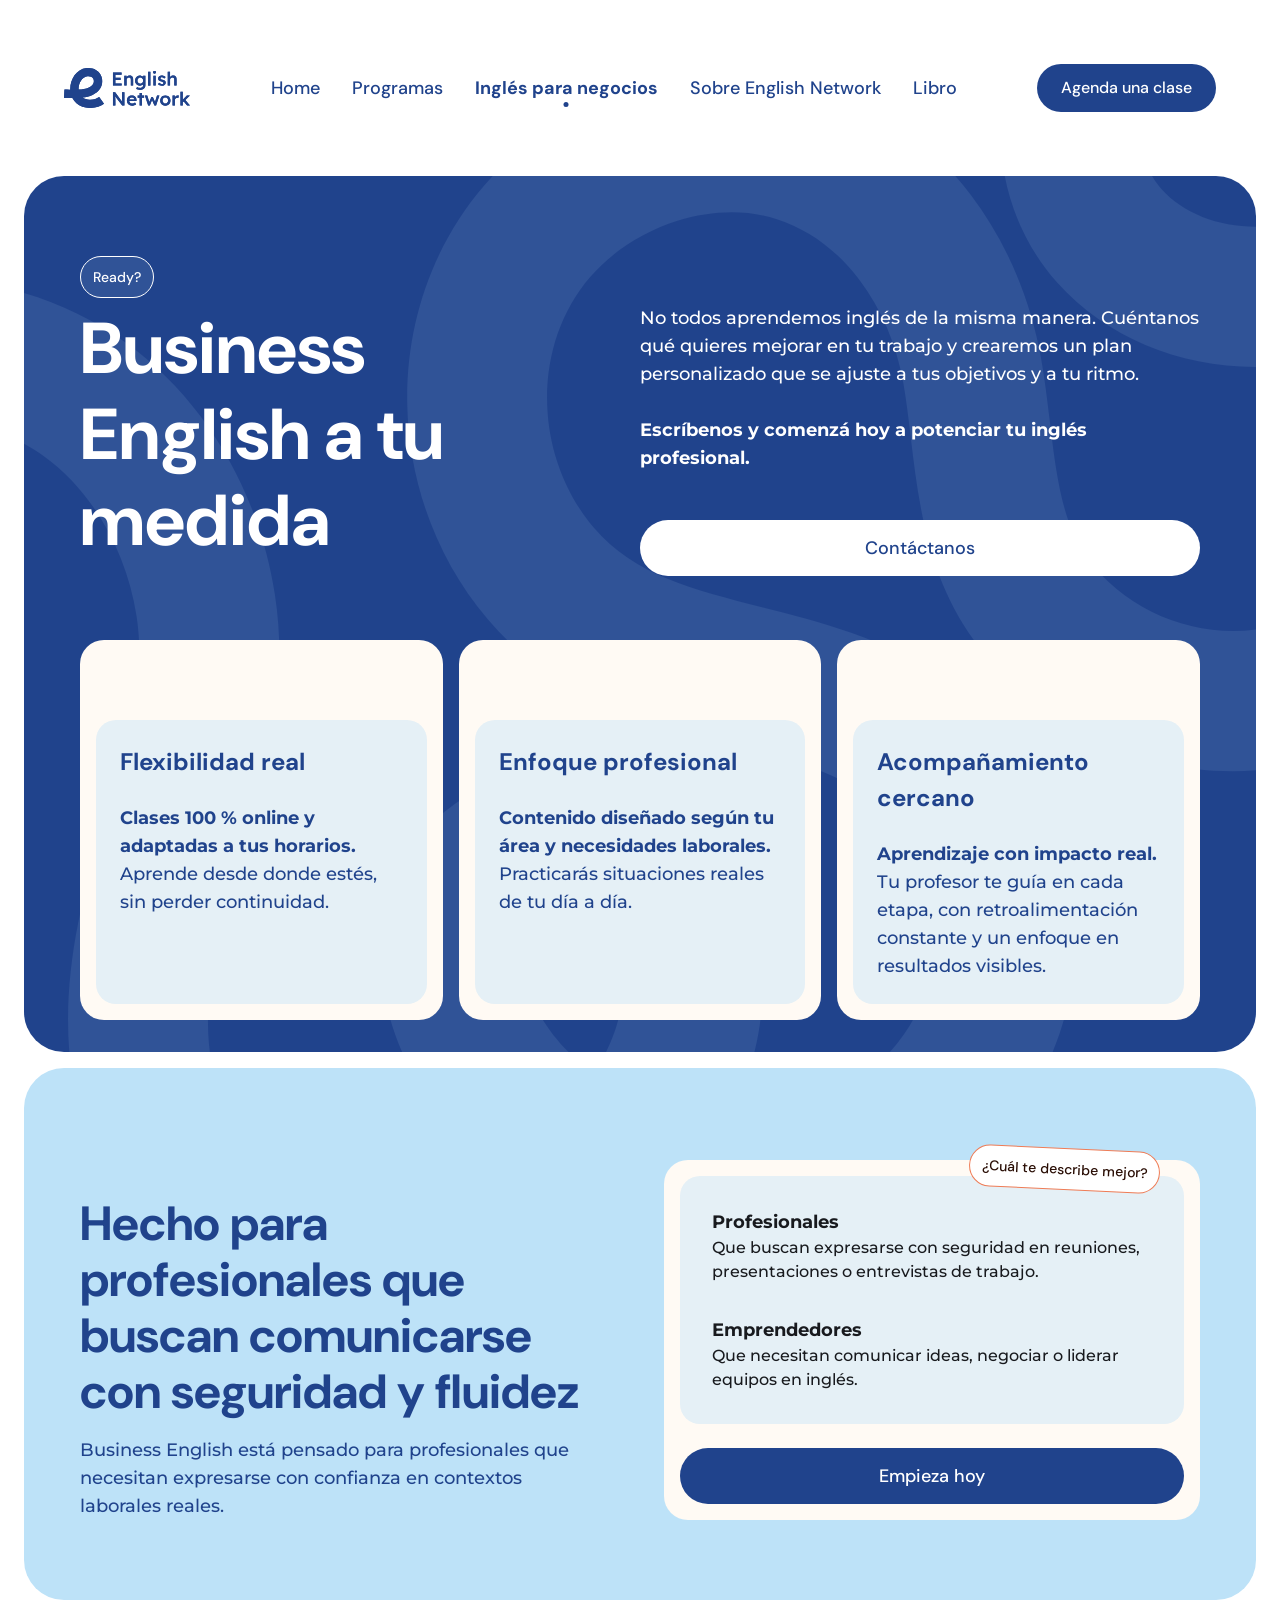
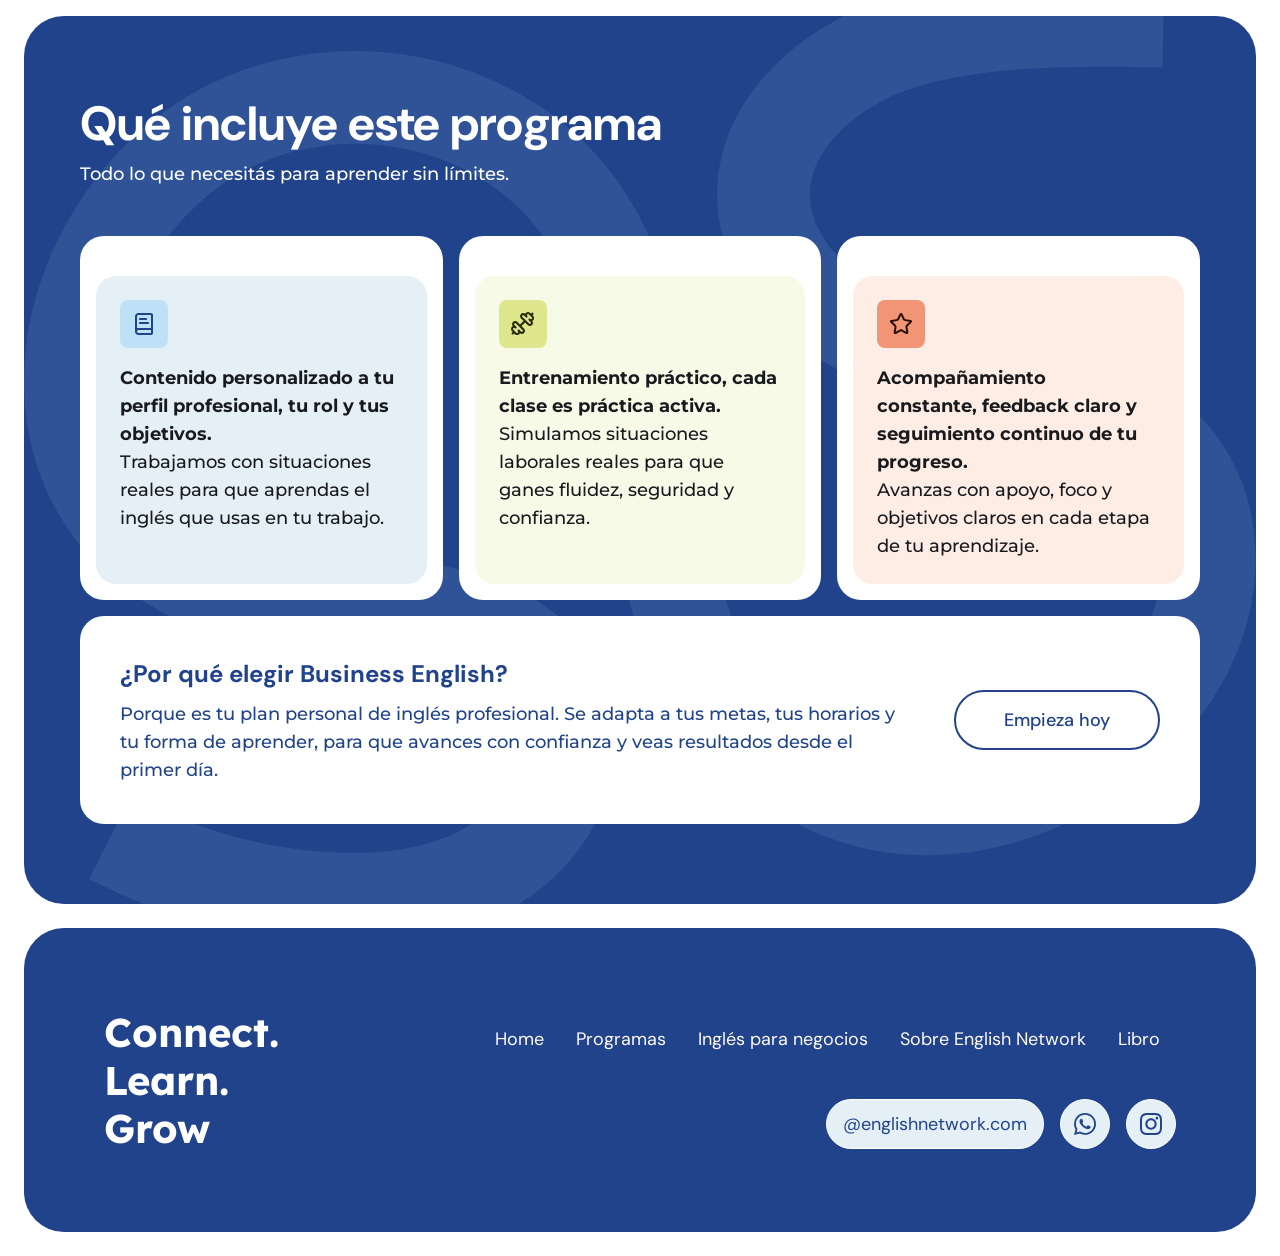
==== commit 865c2d7f: "full responsive ready" ====
--- a/pages/inglesParaNegocios.html
+++ b/pages/inglesParaNegocios.html
@@ -121,21 +121,22 @@
         <!-- Profesionales Section -->
         <section class="profesionales">
             <article class="profesional-wrapper">
-                <span class="profesional-tag">¿Cuál te describe mejor?</span>
+                <span class="profesional-tag tag-desktop">¿Cuál te describe mejor?</span>
                 <article class="profesional-info-container">
                     <div class="profesional-info-text">
                         <h2>Hecho para profesionales que buscan comunicarse con seguridad y fluidez</h2>
                         <p>Business English está pensado para profesionales que necesitan expresarse con confianza en contextos laborales reales.</p>
                     </div>
+                    <span class="profesional-tag tag-mobile">¿Cuál te describe mejor?</span>
                     <div class="profesional-info-card">
                         <div class="info-tipos-container">
                             <div class="info-tipos">
-                                <h4>Profesionales</h4>
-                                <p>Que buscan expresarse con seguridad en reuniones, presentaciones o entrevistas de trabajo.</p>
+                                <h5>Profesionales</h5>
+                                <p class="p-alt">Que buscan expresarse con seguridad en reuniones, presentaciones o entrevistas de trabajo.</p>
                             </div>
                             <div class="info-tipos">
-                                <h4>Emprendedores</h4>
-                                <p>Que necesitan comunicar ideas, negociar o liderar equipos en inglés.</p>
+                                <h5>Emprendedores</h5>
+                                <p class="p-alt">Que necesitan comunicar ideas, negociar o liderar equipos en inglés.</p>
                             </div>
                         </div>
                         <a href="" class="info-tipos-button">Empieza hoy</a>
@@ -155,26 +156,26 @@
                     <div class="incluye-cards-container">
                         <div class="incluye-card-wrapper">
                             <div class="incluye-card incluye-card-blue">
-                                <span><svg width="24" height="24" viewBox="0 0 24 24" fill="none" xmlns="http://www.w3.org/2000/svg">
+                                <span><svg viewBox="0 0 24 24" fill="none" xmlns="http://www.w3.org/2000/svg">
                                     <path d="M6.5 3C6.10218 3 5.72076 3.15815 5.43945 3.43945C5.15815 3.72076 5 4.10218 5 4.5V16.3379C5.46445 16.1176 5.97614 16 6.5 16H19V3H6.5ZM16 10C16.5523 10 17 10.4477 17 11C17 11.5523 16.5523 12 16 12H8C7.44772 12 7 11.5523 7 11C7 10.4477 7.44772 10 8 10H16ZM14 6C14.5523 6 15 6.44772 15 7C15 7.55228 14.5523 8 14 8H8C7.44772 8 7 7.55228 7 7C7 6.44772 7.44772 6 8 6H14ZM5 19.5C5 19.8978 5.15815 20.2792 5.43945 20.5605C5.72076 20.8419 6.10218 21 6.5 21H19V18H6.5C6.10218 18 5.72076 18.1581 5.43945 18.4395C5.15815 18.7208 5 19.1022 5 19.5ZM21 21C21 21.5304 20.7891 22.039 20.4141 22.4141C20.039 22.7891 19.5304 23 19 23H6.5C5.57174 23 4.68177 22.631 4.02539 21.9746C3.36901 21.3182 3 20.4283 3 19.5V4.5C3 3.57174 3.36901 2.68177 4.02539 2.02539C4.68177 1.36901 5.57174 1 6.5 1H19C19.5304 1 20.039 1.21086 20.4141 1.58594C20.7891 1.96101 21 2.46957 21 3V21Z" fill="#20438C"/></svg>
                                 </span>
-                                <p>Contenido personalizado según tu área profesional y necesidades.</p>
+                                <p><b>Contenido personalizado a tu perfil profesional, tu rol y tus objetivos.</b><br>Trabajamos con situaciones reales para que aprendas el inglés que usas en tu trabajo.</p>
                             </div>
                         </div>
                         <div class="incluye-card-wrapper">
                             <div class="incluye-card incluye-card-green">
-                                <span><svg width="23" height="23" viewBox="0 0 23 23" fill="none" xmlns="http://www.w3.org/2000/svg">
+                                <span><svg viewBox="0 0 23 23" fill="none" xmlns="http://www.w3.org/2000/svg">
                                     <path d="M1.06055 11.7178C1.06055 11.3238 1.13734 10.9333 1.28809 10.5693C1.43885 10.2054 1.65992 9.87429 1.93848 9.5957C2.21706 9.31712 2.54813 9.0961 2.91211 8.94531C3.27613 8.79453 3.66653 8.7168 4.06055 8.7168C4.45456 8.7168 4.84496 8.79453 5.20898 8.94531C5.57297 9.0961 5.90403 9.31712 6.18262 9.5957L8.65625 12.0703L12.0703 8.65625L9.5957 6.18262C9.31712 5.90403 9.0961 5.57297 8.94531 5.20898C8.79453 4.84496 8.7168 4.45456 8.7168 4.06055C8.7168 3.66653 8.79453 3.27613 8.94531 2.91211C9.0961 2.54813 9.31712 2.21706 9.5957 1.93848C9.87429 1.65992 10.2054 1.43885 10.5693 1.28809C10.9333 1.13734 11.3238 1.06055 11.7178 1.06055C12.1117 1.06058 12.5023 1.13733 12.8662 1.28809C13.1313 1.39792 13.3781 1.54614 13.6006 1.72559C13.7469 1.41418 13.9444 1.12583 14.1924 0.87793C14.7551 0.315474 15.5188 -0.000140587 16.3145 4.69786e-08C17.11 0.000239062 17.8731 0.316276 18.4355 0.878906L19.1416 1.58496L19.8643 0.864258C20.2548 0.473734 20.8878 0.473734 21.2783 0.864258C21.6686 1.2548 21.6688 1.88788 21.2783 2.27832L20.5557 3L21.2627 3.70703C21.5412 3.98546 21.7623 4.3159 21.9131 4.67969C22.0639 5.04364 22.1425 5.43415 22.1426 5.82812C22.1426 6.22206 22.0648 6.61258 21.9141 6.97656C21.7634 7.3404 21.5421 7.67069 21.2637 7.94922C21.0177 8.19524 20.7293 8.3925 20.415 8.54004C20.8441 9.07126 21.082 9.73563 21.082 10.4248C21.082 11.2204 20.7657 11.9833 20.2031 12.5459C19.6406 13.1085 18.8776 13.4247 18.082 13.4248C17.2863 13.4248 16.5226 13.1086 15.96 12.5459L13.4844 10.0703L10.0703 13.4844L12.5459 15.96C13.1086 16.5226 13.4248 17.2863 13.4248 18.082C13.4247 18.8776 13.1085 19.6406 12.5459 20.2031C11.9833 20.7657 11.2204 21.082 10.4248 21.082C9.73563 21.082 9.07126 20.8441 8.54004 20.415C8.3925 20.7293 8.19524 21.0177 7.94922 21.2637C7.67069 21.5421 7.3404 21.7634 6.97656 21.9141C6.61258 22.0648 6.22206 22.1426 5.82812 22.1426C5.03246 22.1424 4.26955 21.8254 3.70703 21.2627L3 20.5557L2.27832 21.2783C1.88788 21.6688 1.2548 21.6686 0.864258 21.2783C0.473734 20.8878 0.473734 20.2548 0.864258 19.8643L1.58496 19.1416L0.878906 18.4355C0.316276 17.8731 0.000239062 17.11 4.69786e-08 16.3145C-0.000140587 15.5188 0.315474 14.7551 0.87793 14.1924C1.12583 13.9444 1.41418 13.7469 1.72559 13.6006C1.54614 13.3781 1.39792 13.1313 1.28809 12.8662C1.13733 12.5023 1.06058 12.1117 1.06055 11.7178ZM3.06055 11.7178C3.06058 11.8491 3.08647 11.9793 3.13672 12.1006C3.18699 12.2218 3.2607 12.332 3.35352 12.4248H3.35254L5.12109 14.1914C5.51167 14.5818 5.51151 15.2158 5.12109 15.6064C4.73065 15.9967 4.09754 15.9967 3.70703 15.6064C3.51948 15.419 3.26519 15.3135 3 15.3135C2.73483 15.3135 2.48047 15.419 2.29297 15.6064C2.10552 15.794 2.00002 16.0483 2 16.3135C2.00005 16.5786 2.10551 16.833 2.29297 17.0205L5.12109 19.8486C5.30855 20.0362 5.56298 20.1425 5.82812 20.1426C5.95936 20.1426 6.08967 20.1166 6.21094 20.0664C6.33213 20.0162 6.44235 19.9423 6.53516 19.8496C6.62789 19.7569 6.70168 19.6465 6.75195 19.5254C6.80219 19.4042 6.82806 19.2738 6.82812 19.1426C6.82815 19.0114 6.80307 18.881 6.75293 18.7598C6.70269 18.6384 6.62898 18.5274 6.53613 18.4346C6.14573 18.044 6.14553 17.4109 6.53613 17.0205C6.90223 16.6547 7.48138 16.6321 7.87402 16.9521L7.9502 17.0215L9.71777 18.7891H9.7168C9.90441 18.9767 10.1595 19.082 10.4248 19.082C10.69 19.082 10.9443 18.9765 11.1318 18.7891C11.3193 18.6016 11.4247 18.3472 11.4248 18.082C11.4248 17.8167 11.3194 17.5616 11.1318 17.374L4.76758 11.0098C4.67476 10.917 4.56457 10.8432 4.44336 10.793C4.32203 10.7427 4.19187 10.7168 4.06055 10.7168C3.92922 10.7168 3.79907 10.7427 3.67773 10.793C3.55652 10.8432 3.44633 10.917 3.35352 11.0098C3.26062 11.1027 3.18699 11.2136 3.13672 11.335C3.08646 11.4563 3.06055 11.5864 3.06055 11.7178ZM10.7168 4.06055C10.7168 4.19187 10.7427 4.32203 10.793 4.44336C10.8432 4.56457 10.917 4.67476 11.0098 4.76758L17.374 11.1318C17.5616 11.3194 17.8167 11.4248 18.082 11.4248C18.3472 11.4247 18.6016 11.3193 18.7891 11.1318C18.9765 10.9443 19.082 10.69 19.082 10.4248C19.082 10.1595 18.9767 9.90441 18.7891 9.7168L17.0215 7.9502C16.631 7.5598 16.6302 6.92674 17.0205 6.53613C17.3865 6.16992 17.9665 6.14651 18.3594 6.4668L18.4346 6.53613L18.5088 6.60254C18.6867 6.74812 18.9107 6.82817 19.1426 6.82812C19.2738 6.82806 19.4042 6.80219 19.5254 6.75195C19.6465 6.70168 19.7569 6.62789 19.8496 6.53516C19.9423 6.44235 20.0162 6.33213 20.0664 6.21094C20.1166 6.08967 20.1426 5.95936 20.1426 5.82812C20.1425 5.69688 20.1157 5.56656 20.0654 5.44531C20.0152 5.32418 19.9414 5.21381 19.8486 5.12109L17.0205 2.29297C16.833 2.10551 16.5786 2.00005 16.3135 2C16.0483 2.00002 15.794 2.10552 15.6064 2.29297C15.419 2.48047 15.3135 2.73483 15.3135 3C15.3135 3.26519 15.419 3.51948 15.6064 3.70703C15.9967 4.09754 15.9967 4.73065 15.6064 5.12109C15.2158 5.51151 14.5818 5.51167 14.1914 5.12109L12.4248 3.35254C12.3321 3.2599 12.2217 3.18692 12.1006 3.13672C11.9793 3.08647 11.8491 3.06058 11.7178 3.06055C11.5864 3.06055 11.4563 3.08646 11.335 3.13672C11.2136 3.18699 11.1027 3.26062 11.0098 3.35352C10.917 3.44633 10.8432 3.55652 10.793 3.67773C10.7427 3.79907 10.7168 3.92922 10.7168 4.06055Z" fill="#282C09"/></svg>
                                 </span>
-                                <p>Contenido personalizado según tu área profesional y necesidades.</p>
+                                <p><b>Entrenamiento práctico, cada clase es práctica activa. </b><br>Simulamos situaciones laborales reales para que ganes fluidez, seguridad y confianza.</p>
                             </div>
                         </div>
                         <div class="incluye-card-wrapper">
                             <div class="incluye-card incluye-card-orange">
-                                <span><svg width="24" height="24" viewBox="0 0 24 24" fill="none" xmlns="http://www.w3.org/2000/svg">
+                                <span><svg viewBox="0 0 24 24" fill="none" xmlns="http://www.w3.org/2000/svg">
                                     <path d="M12.2121 1.01465C12.4225 1.04409 12.625 1.1176 12.8068 1.23047C12.9887 1.34335 13.1441 1.49245 13.2639 1.66797L13.3713 1.85156V1.85254L15.6818 6.53125C15.7623 6.69388 15.8808 6.83464 16.0275 6.94141C16.1745 7.04828 16.3458 7.11814 16.5256 7.14453H16.5246L21.6906 7.90039H21.6896C21.9015 7.93112 22.1034 8.00614 22.2834 8.11914L22.4562 8.24414L22.6086 8.39258C22.7034 8.49819 22.7827 8.61658 22.8449 8.74414L22.925 8.94141L22.9768 9.14844C23.0137 9.35762 23.0065 9.57349 22.9553 9.78125C22.8869 10.0582 22.7425 10.3106 22.5383 10.5098L22.5373 10.5107L18.802 14.1484C18.6718 14.2753 18.5741 14.4317 18.5178 14.6045C18.4616 14.7773 18.4482 14.9615 18.4787 15.1406L19.3596 20.2764L19.382 20.4893C19.3894 20.7025 19.3522 20.9159 19.2717 21.1152C19.1642 21.3811 18.9842 21.6118 18.7521 21.7803C18.5201 21.9487 18.2452 22.0485 17.9592 22.0684C17.6731 22.0882 17.3871 22.0273 17.134 21.8926V21.8916L12.5207 19.4668C12.36 19.3825 12.1807 19.3389 11.9992 19.3389C11.8179 19.3389 11.6393 19.3826 11.4787 19.4668L6.8625 21.8926L6.86347 21.8936C6.61046 22.0274 6.32478 22.0877 6.03926 22.0674C5.75385 22.047 5.47967 21.9475 5.24824 21.7793C5.01675 21.6109 4.83702 21.3806 4.72968 21.1152C4.64914 20.916 4.61205 20.7025 4.61933 20.4893L4.64082 20.2773L5.52168 15.1416C5.55237 14.9624 5.5388 14.7784 5.48261 14.6055C5.44043 14.4757 5.37522 14.3547 5.29023 14.249L5.19843 14.1484L1.46211 10.5117L1.46308 10.5107C1.25852 10.3121 1.11321 10.0609 1.04414 9.78418C0.974776 9.50616 0.984039 9.21396 1.07246 8.94141L1.15254 8.74316C1.24606 8.55129 1.3795 8.3805 1.54414 8.24219C1.76347 8.05794 2.03005 7.9386 2.31367 7.89844L7.4748 7.14453L7.60761 7.11621C7.73858 7.08062 7.86244 7.0216 7.97285 6.94141C8.11982 6.83462 8.23903 6.69411 8.31953 6.53125L10.6281 1.85254L10.6291 1.85156C10.7555 1.59614 10.9505 1.38088 11.1926 1.23047C11.4349 1.08005 11.715 1 12.0002 1L12.2121 1.01465ZM17.3898 20.624V20.6191L17.3879 20.6113L17.3898 20.624ZM18.0695 20.125L18.0744 20.127C18.0722 20.1258 18.0698 20.1242 18.0676 20.123L18.0695 20.125ZM5.92793 20.126L5.93086 20.125L5.93379 20.123C5.93189 20.124 5.92981 20.125 5.92793 20.126ZM10.1125 7.41602V7.41699C9.88851 7.87031 9.55769 8.26235 9.14863 8.55957C8.73958 8.85669 8.26414 9.05012 7.76386 9.12305L3.5373 9.74023L6.59394 12.7158C6.95656 13.069 7.22838 13.5049 7.38496 13.9863C7.54152 14.4678 7.57791 14.9805 7.49238 15.4795L6.77168 19.6826L10.548 17.6973V17.6963C10.9956 17.4613 11.4937 17.3389 11.9992 17.3389C12.5049 17.3389 13.0037 17.4612 13.4514 17.6963L17.2287 19.6826L16.507 15.4795V15.4785C16.4218 14.9797 16.4598 14.4676 16.6164 13.9863C16.773 13.5051 17.044 13.069 17.4064 12.7158L20.4602 9.74121L16.2355 9.12305H16.2346C15.7349 9.04965 15.2603 8.85656 14.8518 8.55957C14.4431 8.2624 14.1127 7.86993 13.8889 7.41699H13.8879L11.9992 3.5918L10.1125 7.41602Z" fill="#290D04"/></svg>
                                 </span>
-                                <p>Contenido personalizado según tu área profesional y necesidades.</p>
+                                <p><b>Acompañamiento constante, feedback claro y seguimiento continuo de tu progreso. </b><br>Avanzas con apoyo, foco y objetivos claros en cada etapa de tu aprendizaje.</p>
                             </div>
                         </div>
                     </div>
@@ -192,7 +193,8 @@
 
     <footer>
         <article class="footer-wrapper">
-            <h3>Connect.<br>Learn.<br>Grow</h3>
+            <h3 class="brand-desktop">Connect.<br>Learn.<br>Grow</h3>
+            <h3 class="brand-responsive">Connect.Learn.Grow</h3>
             <article class="footer-nav">
                 <ul class="pages-container">
                     <li><a href="../index.html">Home</a></li>
@@ -203,9 +205,9 @@
                 </ul>
                 <ul class="contact-container">
                     <li><a class="contact-mail" href="">@englishnetwork.com</a></li>
-                    <li><a class="contact-RRSS" href=""><svg width="24" height="24" viewBox="0 0 24 24" fill="none" xmlns="http://www.w3.org/2000/svg">
+                    <li><a class="contact-RRSS" href=""><svg viewBox="0 0 24 24" fill="none" xmlns="http://www.w3.org/2000/svg">
                                 <path d="M1 23L2.5538 17.3506C1.59499 15.6969 1.09118 13.8223 1.0921 11.9001C1.09487 5.89042 6.00862 1 12.0461 1C14.9759 1.00092 17.7261 2.13667 19.7948 4.19733C21.8625 6.258 23.0009 8.997 23 11.9102C22.9972 17.9208 18.0835 22.8112 12.0461 22.8112C10.2132 22.8103 8.40702 22.3528 6.80717 21.4838L1 23ZM7.07611 19.5103C8.61978 20.4223 10.0934 20.9687 12.0424 20.9696C17.0602 20.9696 21.1478 16.9051 21.1505 11.9083C21.1524 6.9015 17.0841 2.8425 12.0497 2.84067C7.02822 2.84067 2.9434 6.90517 2.94156 11.901C2.94063 13.9406 3.54115 15.4677 4.54969 17.0655L3.62957 20.4095L7.07611 19.5103ZM17.564 14.5016C17.4959 14.3879 17.3135 14.3201 17.039 14.1835C16.7655 14.0469 15.4198 13.3878 15.1684 13.2971C14.9179 13.2063 14.7355 13.1605 14.5522 13.4337C14.3698 13.7059 13.8448 14.3201 13.6855 14.5016C13.5262 14.6831 13.3659 14.706 13.0924 14.5694C12.8188 14.4328 11.9364 14.1459 10.8911 13.2173C10.0778 12.495 9.52792 11.6031 9.36858 11.3299C9.20924 11.0577 9.352 10.9101 9.48832 10.7744C9.61174 10.6525 9.76187 10.4563 9.8991 10.2968C10.0382 10.1392 10.0833 10.0255 10.1754 9.84308C10.2666 9.66158 10.2215 9.50208 10.1524 9.3655C10.0833 9.22983 9.53621 7.88875 9.30872 7.34333C9.08582 6.81258 8.86017 6.88408 8.69254 6.87583L8.16755 6.86667C7.98518 6.86667 7.6886 6.9345 7.43808 7.20767C7.18756 7.48083 6.4802 8.139 6.4802 9.48008C6.4802 10.8212 7.46111 12.1164 7.59742 12.2979C7.73466 12.4794 9.527 15.2313 12.2726 16.411C12.9256 16.6915 13.4359 16.8593 13.8329 16.9848C14.4887 17.192 15.0855 17.1627 15.5571 17.093C16.083 17.0151 17.1763 16.4339 17.4047 15.7978C17.6331 15.1607 17.6331 14.6153 17.564 14.5016Z" fill="#20438C"/></svg></a></li>
-                    <li><a class="contact-RRSS" href=""><svg width="24" height="24" viewBox="0 0 24 24" fill="none" xmlns="http://www.w3.org/2000/svg">
+                    <li><a class="contact-RRSS" href=""><svg viewBox="0 0 24 24" fill="none" xmlns="http://www.w3.org/2000/svg">
                                 <path d="M12.0029 1C14.9899 1 15.3644 1.01249 16.542 1.06836C17.7109 1.11995 18.5104 1.30934 19.2109 1.58008C19.9327 1.85937 20.5471 2.23764 21.1572 2.84766C21.7718 3.45794 22.1462 4.07309 22.417 4.80371C22.6877 5.49989 22.8762 6.30381 22.9277 7.47266C22.9793 8.64577 22.9932 9.02009 22.9932 12.0068C22.9932 14.9935 22.9793 15.3678 22.9277 16.541C22.8761 17.7098 22.6877 18.5095 22.417 19.21C22.1377 19.9317 21.7594 20.5462 21.1494 21.1562C20.5392 21.7665 19.9241 22.1445 19.2021 22.4238C18.5059 22.6946 17.7022 22.884 16.5332 22.9355C15.3599 22.9871 14.986 23 11.999 23C9.0121 23 8.63813 22.9871 7.46484 22.9355C6.2959 22.884 5.49642 22.6946 4.7959 22.4238C4.07404 22.1445 3.45977 21.7664 2.84961 21.1562C2.23503 20.546 1.8608 19.9314 1.57715 19.2051C1.30641 18.5089 1.117 17.7051 1.06543 16.5361C1.01387 15.363 1.00098 14.9887 1.00098 12.002C1.00098 9.01533 1.01386 8.64137 1.06543 7.46387C1.117 6.29488 1.30639 5.49546 1.57715 4.79492C1.8608 4.07292 2.23504 3.45792 2.84961 2.84766C3.45975 2.23333 4.07463 1.85976 4.80078 1.57617C5.49685 1.30552 6.30019 1.11605 7.46875 1.06445C8.64198 1.01288 9.01637 1 12.0029 1ZM12.0029 2.98145C9.06373 2.98145 8.71553 2.99433 7.55957 3.0459C6.48943 3.09317 5.90438 3.27341 5.51758 3.42383C5.00635 3.62149 4.64158 3.85843 4.25488 4.24512C3.87238 4.62762 3.63129 4.99736 3.43359 5.50879C3.2832 5.89559 3.10292 6.47574 3.05566 7.5498C3.00409 8.70582 2.99121 9.05397 2.99121 11.9932C2.99121 14.9285 3.00409 15.2771 3.05566 16.4375C3.10292 17.5073 3.2832 18.0917 3.43359 18.4785C3.63129 18.9899 3.86809 19.3554 4.25488 19.7422C4.63728 20.1246 5.00635 20.3658 5.51758 20.5635C5.90438 20.7139 6.48513 20.8941 7.55957 20.9414C8.71553 20.993 9.06373 21.0059 12.0029 21.0059C14.9383 21.0059 15.2869 20.993 16.4473 20.9414C17.517 20.8941 18.1015 20.7139 18.4883 20.5635C18.9997 20.3658 19.3652 20.129 19.752 19.7422C20.1344 19.3597 20.3756 18.9899 20.5732 18.4785C20.7236 18.0917 20.9039 17.5115 20.9512 16.4375C21.0027 15.2814 21.0156 14.9328 21.0156 11.9932C21.0156 9.05827 21.0027 8.71011 20.9512 7.5498C20.9039 6.48008 20.7236 5.89559 20.5732 5.50879C20.3756 4.99738 20.1387 4.6319 19.752 4.24512C19.3695 3.86262 18.9997 3.62152 18.4883 3.42383C18.1015 3.27344 17.5213 3.09316 16.4473 3.0459C15.2912 2.99433 14.9426 2.98145 12.0029 2.98145ZM12.0029 6.35059C15.123 6.35059 17.6551 8.88192 17.6553 12.002C17.6553 15.1221 15.1231 17.6533 12.0029 17.6533C8.88295 17.6531 6.35156 15.122 6.35156 12.002C6.35172 8.88205 8.88305 6.35081 12.0029 6.35059ZM12.0029 8.33594C9.97897 8.33616 8.33707 9.97798 8.33691 12.002C8.33691 14.0261 9.97888 15.6677 12.0029 15.668C14.0272 15.668 15.6689 14.0262 15.6689 12.002C15.6688 9.97784 14.0271 8.33594 12.0029 8.33594ZM17.8779 4.80762C18.6042 4.80762 19.1981 5.40073 19.1982 6.12695C19.1982 6.85757 18.6042 7.44629 17.8779 7.44629C17.1475 7.44606 16.5586 6.85313 16.5586 6.12695C16.5587 5.39658 17.1519 4.80785 17.8779 4.80762Z" fill="#20438C"/></svg></a></li>
                 </ul>
             </article>
--- a/styles/styles.css
+++ b/styles/styles.css
@@ -3,12 +3,44 @@
 @import url("https://fonts.googleapis.com/css2?family=DM+Sans:ital,opsz,wght@0,9..40,100..1000;1,9..40,100..1000&display=swap");
 @import url("https://fonts.googleapis.com/css2?family=Montserrat:ital,wght@0,100..900;1,100..900&display=swap");
 @import url("https://fonts.googleapis.com/css2?family=Lexend:wght@100..900&display=swap");
+h1 {
+  font-size: 4.5rem;
+  font-weight: 700;
+  line-height: 86px;
+}
+
 h2 {
   font-size: 3rem;
   font-weight: 700;
   line-height: 56px;
 }
 
+h4 {
+  font-size: 1.5rem;
+  font-weight: 700;
+  line-height: 36px;
+}
+
+.h4-programas {
+  font-size: 2rem;
+  font-weight: 700;
+  line-height: 40px;
+}
+
+h5 {
+  font-family: "Montserrat", sans-serif;
+  font-size: 1.125rem;
+  font-weight: 700;
+  line-height: 28px;
+}
+
+.h5-persona {
+  font-family: "Montserrat", sans-serif;
+  font-size: 1rem;
+  font-weight: 700;
+  line-height: 24px;
+}
+
 p {
   font-family: "Montserrat", sans-serif;
   font-size: 1.125rem;
@@ -16,6 +48,53 @@
   line-height: 28px;
 }
 
+.p-alt {
+  font-family: "Montserrat", sans-serif;
+  font-size: 1rem;
+  font-weight: 500;
+  line-height: 24px;
+}
+
+@media (max-width: 1024px) {
+  h1 {
+    font-size: 2.5rem;
+    line-height: 48px;
+  }
+  h2 {
+    font-size: 2rem;
+    line-height: 28px;
+  }
+  h4 {
+    font-size: 1.25rem;
+    line-height: 24px;
+  }
+  .h4-programas {
+    font-size: 1.25rem;
+    line-height: 24px;
+  }
+  h5 {
+    font-size: 0.875rem;
+    line-height: 21px;
+  }
+  .h5-persona {
+    font-size: 0.875rem;
+    line-height: 21px;
+  }
+  p {
+    font-size: 0.875rem;
+    line-height: 21px;
+  }
+  .p-alt {
+    font-size: 0.875rem;
+    line-height: 21px;
+  }
+}
+@media (max-width: 743px) {
+  h2 {
+    font-size: 1.5rem;
+    line-height: 28px;
+  }
+}
 *, *::before, *::after {
   margin: 0;
   padding: 0;
@@ -43,6 +122,11 @@
   list-style: none;
 }
 
+@media (max-width: 1024px) {
+  main {
+    padding: 0 16px;
+  }
+}
 /* ─── NAV ─── */
 nav {
   background: #FFFFFF;
@@ -113,6 +197,7 @@
   white-space: nowrap;
   flex-shrink: 0;
   line-height: 24px;
+  border: none;
 }
 .btn-cta:hover {
   background-color: #132854;
@@ -197,6 +282,7 @@
   border-radius: 80px;
   padding: 14px 24px;
   cursor: pointer;
+  border: none;
 }
 
 /* ─── RESPONSIVE ─── */
@@ -230,8 +316,7 @@
     padding: 1.5rem 2rem;
   }
   .mobile-menu {
-    position: initial;
-    padding: 0;
+    justify-content: flex-start;
   }
 }
 /* ── Contenedor principal ── */
@@ -367,10 +452,59 @@
   border-radius: 80px;
   border: 2px solid #181A1E;
   color: #181A1E;
-}
-
+  font-weight: 500;
+  font-size: 1rem;
+  line-height: 24px;
+}
+
+@media (max-width: 1024px) {
+  .faq-container {
+    margin-top: 16px;
+    padding: 40px 24px;
+    border-radius: 24px;
+  }
+  .faq-container-wrapper {
+    display: flex;
+    flex-direction: column;
+    gap: 24px;
+    align-items: flex-start;
+  }
+  .accordion-container {
+    gap: 24px;
+  }
+  .accordion-item {
+    width: -webkit-fill-available;
+  }
+  .accordion-header {
+    padding-bottom: 24px;
+  }
+  .accordion-question {
+    font-size: 1rem;
+    line-height: 24px;
+  }
+  .accordion-icon {
+    width: 26px;
+    height: 26px;
+    min-width: auto;
+  }
+  .accordion-content {
+    font-size: 0.875rem;
+    line-height: 21px;
+  }
+  .faq-contact-container {
+    gap: 16px;
+  }
+  .faq-contact-container p {
+    font-size: 1rem;
+    line-height: 24px;
+  }
+  .faq-contact-container .dudas-contact-button {
+    font-size: 0.875rem;
+    line-height: 16px;
+  }
+}
 .aprende-ingles {
-  background-image: url("../../assets/img/serpientes/serpiente-accent-200-alt.svg");
+  background-image: url("../assets/img/serpientes/serpiente-accent-200-alt.svg");
   background-repeat: no-repeat;
   background-position: center -180px;
   background-color: #BDE2F8;
@@ -386,32 +520,41 @@
   gap: 64px;
 }
 .aprende-ingles .aprende-ingles-title {
+  width: 100%;
+  max-width: 630px;
   display: flex;
   flex-direction: column;
   gap: 8px;
 }
 .aprende-ingles .aprende-ingles-title h1 {
-  font-size: 4.5rem;
-  font-weight: 700;
   color: #20438C;
 }
 .aprende-ingles .aprende-ingles-title div {
+  padding-right: 40px;
   display: flex;
   flex-direction: column;
   align-items: flex-end;
 }
 .aprende-ingles .aprende-ingles-title div span {
-  font-size: 0.875rem;
-  color: #20438C;
   padding: 12px;
   border-radius: 80px;
   border: 0.5px solid #E5F0F6;
   background-color: #F2F9FE;
+  font-size: 0.875rem;
+  font-weight: 500;
+  line-height: 16px;
+  color: #20438C;
+}
+@media (max-width: 1024px) {
+  .aprende-ingles .aprende-ingles-title div span {
+    padding: 8px;
+  }
 }
 .aprende-ingles .aprende-ingles-title .span-bottom {
   align-items: flex-start;
 }
 .aprende-ingles .aprende-ingles-description {
+  width: 100%;
   padding-top: 48px;
   display: flex;
   flex-direction: column;
@@ -420,8 +563,6 @@
   gap: 48px;
 }
 .aprende-ingles .aprende-ingles-description p {
-  font-size: 1.125rem;
-  line-height: 20px;
   color: #20438C;
 }
 .aprende-ingles .aprende-ingles-description p span {
@@ -437,24 +578,34 @@
   width: 100%;
 }
 .aprende-ingles .aprende-ingles-description .description-buttons-container .description-button {
+  max-width: 464px;
+  display: inline-block;
   padding: 16px 48px;
   border-radius: 80px;
+  align-self: stretch;
   background-color: #20438C;
+  color: #FFFFFF;
   font-size: 1.125rem;
-  color: #FFFFFF;
-  text-decoration: none;
-  display: block;
-  align-self: stretch;
   text-align: center;
+  font-weight: 500;
+  line-height: 24px;
 }
 .aprende-ingles .aprende-ingles-description .description-buttons-container .description-button:hover {
   background-color: #132854;
+}
+@media (max-width: 1024px) {
+  .aprende-ingles .aprende-ingles-description .description-buttons-container .description-button {
+    padding: 12px 24px;
+    font-size: 0.875rem;
+    line-height: 16px;
+  }
 }
 .aprende-ingles .aprende-ingles-description .description-buttons-container .programs-button {
   padding: 16px;
   font-size: 1.125rem;
+  font-weight: 500;
+  line-height: 24px;
   color: #20438C;
-  text-decoration: none;
 }
 .aprende-ingles .aprende-ingles-description .description-buttons-container .programs-button:hover {
   text-decoration: underline;
@@ -469,6 +620,7 @@
   justify-content: center;
 }
 .programas .programas-wrapper, .programas-main .programas-wrapper {
+  width: 100%;
   max-width: 1440px;
   display: flex;
   flex-direction: column;
@@ -487,15 +639,26 @@
   color: #181A1E;
 }
 .programas .programas-title .all-programs, .programas-main .programas-title .all-programs {
-  border-radius: 80px;
+  display: inline-block;
+  border-radius: 80px;
+  padding: 12px 24px;
+  background-color: #FFFAF4;
+  font-size: 1rem;
+  font-weight: 500;
+  line-height: 24px;
+  color: #20438C;
+}
+.programas .programas-title .all-programs:hover, .programas-main .programas-title .all-programs:hover {
+  background-color: #FFFAF4;
+}
+@media (max-width: 1024px) {
+  .programas .programas-title .all-programs, .programas-main .programas-title .all-programs {
+    font-size: 0.875rem;
+    line-height: 16px;
+  }
+}
+.programas .programas-title .all-programs, .programas-main .programas-title .all-programs {
   border: 2px solid #20438C;
-  padding: 12px 24px;
-  font-size: 1rem;
-  color: #20438C;
-  text-decoration: none;
-}
-.programas .programas-title .all-programs:hover, .programas-main .programas-title .all-programs:hover {
-  background-color: #EBF0FB;
 }
 .programas .programas-cards-container, .programas-main .programas-cards-container {
   display: flex;
@@ -511,25 +674,30 @@
   border-radius: 24px;
   flex: 1 0 0;
   align-self: stretch;
-  max-width: 405px;
-  min-width: 352px;
-  height: 364px;
 }
 .programas .programas-cards-container .programa-flow, .programas-main .programas-cards-container .programa-flow {
   background-color: #20438C;
 }
 .programas .programas-cards-container .programas-card-flow, .programas-main .programas-cards-container .programas-card-flow, .programas .programas-cards-container .programa-flash .programas-card-flash, .programas-main .programas-cards-container .programa-flash .programas-card-flash, .programas .programas-cards-container .programa-kids .programas-card-kids, .programas-main .programas-cards-container .programa-kids .programas-card-kids {
+  padding: 24px;
   border-radius: 20px;
-  padding: 24px;
+  display: flex;
+  flex-direction: column;
+  align-items: flex-start;
+  align-self: stretch;
+  flex: 1 0 0;
+  gap: 16px;
   background-color: #FFFFFF;
-  display: flex;
-  flex-direction: column;
-  align-items: flex-start;
-  gap: 16px;
+}
+@media (max-width: 1024px) {
+  .programas .programas-cards-container .programas-card-flow, .programas-main .programas-cards-container .programas-card-flow, .programas .programas-cards-container .programa-flash .programas-card-flash, .programas-main .programas-cards-container .programa-flash .programas-card-flash, .programas .programas-cards-container .programa-kids .programas-card-kids, .programas-main .programas-cards-container .programa-kids .programas-card-kids {
+    padding: 20px;
+  }
 }
 .programas .programas-cards-container .programas-card-flow .programa-tag-container, .programas-main .programas-cards-container .programas-card-flow .programa-tag-container, .programas .programas-cards-container .programa-flash .programas-card-flash .programa-tag-container, .programas-main .programas-cards-container .programa-flash .programas-card-flash .programa-tag-container, .programas .programas-cards-container .programa-kids .programas-card-kids .programa-tag-container, .programas-main .programas-cards-container .programa-kids .programas-card-kids .programa-tag-container {
   display: flex;
   flex-direction: row;
+  flex-wrap: wrap;
   gap: 8px;
 }
 .programas .programas-cards-container .programas-card-flow .programa-tag-container .programa-tag, .programas-main .programas-cards-container .programas-card-flow .programa-tag-container .programa-tag, .programas .programas-cards-container .programa-flash .programas-card-flash .programa-tag-container .programa-tag, .programas-main .programas-cards-container .programa-flash .programas-card-flash .programa-tag-container .programa-tag, .programas .programas-cards-container .programa-kids .programas-card-kids .programa-tag-container .programa-tag, .programas-main .programas-cards-container .programa-kids .programas-card-kids .programa-tag-container .programa-tag {
@@ -538,8 +706,14 @@
   border: 0.5px solid #20438C;
   background-color: #F2F9FE;
   font-size: 0.875rem;
+  font-weight: 500;
   line-height: 16px;
   color: #20438C;
+}
+@media (max-width: 1024px) {
+  .programas .programas-cards-container .programas-card-flow .programa-tag-container .programa-tag, .programas-main .programas-cards-container .programas-card-flow .programa-tag-container .programa-tag, .programas .programas-cards-container .programa-flash .programas-card-flash .programa-tag-container .programa-tag, .programas-main .programas-cards-container .programa-flash .programas-card-flash .programa-tag-container .programa-tag, .programas .programas-cards-container .programa-kids .programas-card-kids .programa-tag-container .programa-tag, .programas-main .programas-cards-container .programa-kids .programas-card-kids .programa-tag-container .programa-tag {
+    padding: 8px;
+  }
 }
 .programas .programas-cards-container .programas-card-flow .programa-details-container, .programas-main .programas-cards-container .programas-card-flow .programa-details-container, .programas .programas-cards-container .programa-flash .programas-card-flash .programa-details-container, .programas-main .programas-cards-container .programa-flash .programas-card-flash .programa-details-container, .programas .programas-cards-container .programa-kids .programas-card-kids .programa-details-container, .programas-main .programas-cards-container .programa-kids .programas-card-kids .programa-details-container {
   display: flex;
@@ -549,36 +723,49 @@
   align-items: flex-start;
 }
 .programas .programas-cards-container .programas-card-flow .programa-details-container .programa-details-wrapper h4, .programas-main .programas-cards-container .programas-card-flow .programa-details-container .programa-details-wrapper h4, .programas .programas-cards-container .programa-flash .programas-card-flash .programa-details-container .programa-details-wrapper h4, .programas-main .programas-cards-container .programa-flash .programas-card-flash .programa-details-container .programa-details-wrapper h4, .programas .programas-cards-container .programa-kids .programas-card-kids .programa-details-container .programa-details-wrapper h4, .programas-main .programas-cards-container .programa-kids .programas-card-kids .programa-details-container .programa-details-wrapper h4 {
-  font-size: 2rem;
-  font-weight: 700px;
   color: #20438C;
 }
 .programas .programas-cards-container .programas-card-flow .programa-details-container .programa-details-wrapper p, .programas-main .programas-cards-container .programas-card-flow .programa-details-container .programa-details-wrapper p, .programas .programas-cards-container .programa-flash .programas-card-flash .programa-details-container .programa-details-wrapper p, .programas-main .programas-cards-container .programa-flash .programas-card-flash .programa-details-container .programa-details-wrapper p, .programas .programas-cards-container .programa-kids .programas-card-kids .programa-details-container .programa-details-wrapper p, .programas-main .programas-cards-container .programa-kids .programas-card-kids .programa-details-container .programa-details-wrapper p {
   margin-top: 8px;
   margin-bottom: 24px;
-  font-size: 1.125rem;
-  font-weight: 500;
-  line-height: 28px;
   color: #20438C;
 }
 .programas .programas-cards-container .programas-card-flow .programa-details-container .programa-details, .programas-main .programas-cards-container .programas-card-flow .programa-details-container .programa-details, .programas .programas-cards-container .programa-flash .programas-card-flash .programa-details-container .programa-details, .programas-main .programas-cards-container .programa-flash .programas-card-flash .programa-details-container .programa-details, .programas .programas-cards-container .programa-kids .programas-card-kids .programa-details-container .programa-details, .programas-main .programas-cards-container .programa-kids .programas-card-kids .programa-details-container .programa-details {
   display: inline-block;
+  border-radius: 80px;
   padding: 12px 24px;
-  border-radius: 80px;
   background-color: #20438C;
   font-size: 1rem;
+  font-weight: 500;
+  line-height: 24px;
   color: #FFFFFF;
 }
 .programas .programas-cards-container .programas-card-flow .programa-details-container .programa-details:hover, .programas-main .programas-cards-container .programas-card-flow .programa-details-container .programa-details:hover, .programas .programas-cards-container .programa-flash .programas-card-flash .programa-details-container .programa-details:hover, .programas-main .programas-cards-container .programa-flash .programas-card-flash .programa-details-container .programa-details:hover, .programas .programas-cards-container .programa-kids .programas-card-kids .programa-details-container .programa-details:hover, .programas-main .programas-cards-container .programa-kids .programas-card-kids .programa-details-container .programa-details:hover {
   background-color: #132854;
 }
+@media (max-width: 1024px) {
+  .programas .programas-cards-container .programas-card-flow .programa-details-container .programa-details, .programas-main .programas-cards-container .programas-card-flow .programa-details-container .programa-details, .programas .programas-cards-container .programa-flash .programas-card-flash .programa-details-container .programa-details, .programas-main .programas-cards-container .programa-flash .programas-card-flash .programa-details-container .programa-details, .programas .programas-cards-container .programa-kids .programas-card-kids .programa-details-container .programa-details, .programas-main .programas-cards-container .programa-kids .programas-card-kids .programa-details-container .programa-details {
+    font-size: 0.875rem;
+    line-height: 16px;
+  }
+}
 .programas .programas-cards-container .programa-kids, .programas-main .programas-cards-container .programa-kids {
   background-color: #DEE78D;
 }
 .programas .programas-cards-container .programa-kids .programas-card-kids .programa-tag-container .programa-tag, .programas-main .programas-cards-container .programa-kids .programas-card-kids .programa-tag-container .programa-tag {
+  padding: 12px;
+  border-radius: 80px;
   border: 0.5px solid #F2F5D1;
   background-color: #F8FAE8;
+  font-size: 0.875rem;
+  font-weight: 500;
+  line-height: 16px;
   color: #282C09;
+}
+@media (max-width: 1024px) {
+  .programas .programas-cards-container .programa-kids .programas-card-kids .programa-tag-container .programa-tag, .programas-main .programas-cards-container .programa-kids .programas-card-kids .programa-tag-container .programa-tag {
+    padding: 8px;
+  }
 }
 .programas .programas-cards-container .programa-kids .programas-card-kids .programa-details-container .programa-details-wrapper h4, .programas-main .programas-cards-container .programa-kids .programas-card-kids .programa-details-container .programa-details-wrapper h4 {
   color: #282C09;
@@ -587,18 +774,41 @@
   color: #282C09;
 }
 .programas .programas-cards-container .programa-kids .programas-card-kids .programa-details-container .programa-details, .programas-main .programas-cards-container .programa-kids .programas-card-kids .programa-details-container .programa-details {
+  display: inline-block;
+  border-radius: 80px;
+  padding: 12px 24px;
   background-color: #282C09;
+  font-size: 1rem;
+  font-weight: 500;
+  line-height: 24px;
+  color: #FFFFFF;
 }
 .programas .programas-cards-container .programa-kids .programas-card-kids .programa-details-container .programa-details:hover, .programas-main .programas-cards-container .programa-kids .programas-card-kids .programa-details-container .programa-details:hover {
   background-color: #43452A;
 }
+@media (max-width: 1024px) {
+  .programas .programas-cards-container .programa-kids .programas-card-kids .programa-details-container .programa-details, .programas-main .programas-cards-container .programa-kids .programas-card-kids .programa-details-container .programa-details {
+    font-size: 0.875rem;
+    line-height: 16px;
+  }
+}
 .programas .programas-cards-container .programa-flash, .programas-main .programas-cards-container .programa-flash {
   background-color: #BDE2F8;
 }
 .programas .programas-cards-container .programa-flash .programas-card-flash .programa-tag-container .programa-tag, .programas-main .programas-cards-container .programa-flash .programas-card-flash .programa-tag-container .programa-tag {
+  padding: 12px;
+  border-radius: 80px;
   border: 0.5px solid #E5F0F6;
   background-color: #F2F9FE;
+  font-size: 0.875rem;
+  font-weight: 500;
+  line-height: 16px;
   color: #20438C;
+}
+@media (max-width: 1024px) {
+  .programas .programas-cards-container .programa-flash .programas-card-flash .programa-tag-container .programa-tag, .programas-main .programas-cards-container .programa-flash .programas-card-flash .programa-tag-container .programa-tag {
+    padding: 8px;
+  }
 }
 .programas .programas-cards-container .programa-flash .programas-card-flash .programa-details-container .programa-details-wrapper h4, .programas-main .programas-cards-container .programa-flash .programas-card-flash .programa-details-container .programa-details-wrapper h4 {
   color: #20438C;
@@ -607,14 +817,30 @@
   color: #20438C;
 }
 .programas .programas-cards-container .programa-flash .programas-card-flash .programa-details-container .programa-details, .programas-main .programas-cards-container .programa-flash .programas-card-flash .programa-details-container .programa-details {
+  display: inline-block;
+  border-radius: 80px;
+  padding: 12px 24px;
   background-color: #20438C;
+  font-size: 1rem;
+  font-weight: 500;
+  line-height: 24px;
+  color: #FFFFFF;
 }
 .programas .programas-cards-container .programa-flash .programas-card-flash .programa-details-container .programa-details:hover, .programas-main .programas-cards-container .programa-flash .programas-card-flash .programa-details-container .programa-details:hover {
   background-color: #132854;
 }
+@media (max-width: 1024px) {
+  .programas .programas-cards-container .programa-flash .programas-card-flash .programa-details-container .programa-details, .programas-main .programas-cards-container .programa-flash .programas-card-flash .programa-details-container .programa-details {
+    font-size: 0.875rem;
+    line-height: 16px;
+  }
+}
+.programas .programas-container-carousel, .programas-main .programas-container-carousel {
+  display: none;
+}
 
 .como-funciona {
-  background-image: url(../../assets/img/serpientes/serpiente-brand-200.svg);
+  background-image: url("../assets/img/serpientes/serpiente-brand-200.svg");
   background-repeat: no-repeat;
   background-position: center;
   background-color: #20438C;
@@ -653,30 +879,53 @@
   justify-content: flex-end;
 }
 .como-funciona .como-funciona-wrapper .pasos-card-container {
-  padding: 80px 16px 16px 16px;
   width: 100%;
   max-width: 438px;
+  background-color: #FFFAF4;
+  padding: 80px 16px 16px 16px;
   border-radius: 24px;
-  background-color: #FFFAF4;
   display: flex;
   flex-direction: column;
   justify-content: flex-end;
+  align-items: flex-start;
+  align-self: stretch;
+  flex: 1 0 0;
+}
+@media (max-width: 1024px) {
+  .como-funciona .como-funciona-wrapper .pasos-card-container {
+    padding: 40px 8px 8px 8px;
+  }
 }
 .como-funciona .como-funciona-wrapper .pasos-card-container .pasos-card {
+  padding: 24px;
+  border-radius: 20px;
+  display: flex;
+  flex-direction: column;
+  align-items: flex-start;
+  align-self: stretch;
+  flex: 1 0 0;
+  gap: 16px;
   background-color: #E5F0F6;
-  border-radius: 20px;
-  padding: 24px;
-  display: flex;
-  flex-direction: column;
-  gap: 16px;
-  flex: 1 0 0;
-  align-items: flex-start;
+}
+@media (max-width: 1024px) {
+  .como-funciona .como-funciona-wrapper .pasos-card-container .pasos-card {
+    padding: 20px;
+  }
 }
 .como-funciona .como-funciona-wrapper .pasos-card-container .pasos-card .paso-tag {
+  padding: 12px;
+  border-radius: 80px;
+  border: 0.5px solid none;
+  background-color: #20438C;
+  font-size: 0.875rem;
+  font-weight: 500;
+  line-height: 16px;
   color: #FFFFFF;
-  padding: 12px;
-  border-radius: 80px;
-  background-color: #20438C;
+}
+@media (max-width: 1024px) {
+  .como-funciona .como-funciona-wrapper .pasos-card-container .pasos-card .paso-tag {
+    padding: 8px;
+  }
 }
 .como-funciona .como-funciona-wrapper .pasos-card-container .pasos-card .pasos-details {
   display: flex;
@@ -684,12 +933,9 @@
   gap: 8px;
 }
 .como-funciona .como-funciona-wrapper .pasos-card-container .pasos-card .pasos-details h4 {
-  font-size: 1.5rem;
-  font-weight: 700;
   color: #20438C;
 }
 .como-funciona .como-funciona-wrapper .pasos-card-container .pasos-card .pasos-details p {
-  font-size: 1.125rem;
   color: #20438C;
   padding-bottom: 24px;
 }
@@ -722,8 +968,6 @@
   margin-bottom: 8px;
 }
 .porque-elegirnos .porque-elegirnos-wrapper .porque-elegirnos-title p {
-  font-size: 1.125rem;
-  line-height: 28px;
   color: #181A1E;
 }
 .porque-elegirnos .porque-elegirnos-wrapper .motivos-container {
@@ -745,20 +989,11 @@
 .porque-elegirnos .porque-elegirnos-wrapper .motivos-container .motivos-card .motivos-img-container img {
   width: 100%;
 }
-.porque-elegirnos .porque-elegirnos-wrapper .motivos-container .motivos-card .motivos-detail h4 {
-  font-size: 1.5rem;
-  font-weight: 700;
-  line-height: 36px;
+.porque-elegirnos .porque-elegirnos-wrapper .motivos-container .motivos-card .motivos-detail h4, .porque-elegirnos .porque-elegirnos-wrapper .motivos-container .motivos-card .motivos-detail h5, .porque-elegirnos .porque-elegirnos-wrapper .motivos-container .motivos-card .motivos-detail p {
   color: #181A1E;
 }
-.porque-elegirnos .porque-elegirnos-wrapper .motivos-container .motivos-card .motivos-detail p {
+.porque-elegirnos .porque-elegirnos-wrapper .motivos-container .motivos-card .motivos-detail h5 {
   margin-top: 4px;
-  margin-bottom: 24px;
-  font-size: 1.125rem;
-  line-height: 28px;
-}
-.porque-elegirnos .porque-elegirnos-wrapper .motivos-container .motivos-card .motivos-detail p span {
-  font-weight: 700;
 }
 .porque-elegirnos .porque-elegirnos-wrapper .motivo-1 {
   grid-area: motivo-1;
@@ -774,7 +1009,7 @@
 }
 
 .opiniones {
-  background-image: url("../../assets/img/serpientes/serpiente-orange-50.svg");
+  background-image: url("../assets/img/serpientes/serpiente-orange-50.svg");
   background-repeat: no-repeat;
   background-position: center;
   background-size: 120%;
@@ -786,6 +1021,8 @@
   align-items: center;
 }
 .opiniones .opiniones-wrapper {
+  width: 100%;
+  max-width: 1440px;
   display: flex;
   flex-direction: column;
   align-items: center;
@@ -797,13 +1034,21 @@
 }
 .opiniones .opiniones-wrapper .opiniones-title span {
   align-self: flex-end;
-  padding: 12px;
-  border-radius: 80px;
-  border: 0.5px solid #EF7C56;
-  color: #290D04;
   transform: rotate(3.938deg);
   margin-bottom: -10px;
+  padding: 12px;
+  border-radius: 80px;
+  border: 0.5px solid #EF7C56;
   background-color: #FFFFFF;
+  font-size: 0.875rem;
+  font-weight: 500;
+  line-height: 16px;
+  color: #290D04;
+}
+@media (max-width: 1024px) {
+  .opiniones .opiniones-wrapper .opiniones-title span {
+    padding: 8px;
+  }
 }
 .opiniones .opiniones-wrapper .opiniones-container {
   position: relative;
@@ -820,21 +1065,8 @@
   align-items: flex-start;
   gap: 16px;
 }
-.opiniones .opiniones-wrapper .opiniones-container .opiniones-card h4 {
-  font-size: 1.125rem;
-  font-weight: 700;
-  line-height: 28px;
-}
-.opiniones .opiniones-wrapper .opiniones-container .opiniones-card p {
-  font-size: 1rem;
-  line-height: 24px;
+.opiniones .opiniones-wrapper .opiniones-container .opiniones-card .p-alt {
   margin-top: 8px;
-}
-.opiniones .opiniones-wrapper .opiniones-container .opiniones-card h5 {
-  font-family: "Montserrat", sans-serif;
-  font-size: 1rem;
-  font-weight: 700;
-  line-height: 24px;
 }
 .opiniones .opiniones-wrapper .opiniones-container .opiniones-card-1 {
   top: 15.4px;
@@ -885,13 +1117,15 @@
 .opiniones .opiniones-wrapper .opiniones-container .opiniones-card-5 h4, .opiniones .opiniones-wrapper .opiniones-container .opiniones-card-5 p, .opiniones .opiniones-wrapper .opiniones-container .opiniones-card-5 h5 {
   color: #282C09;
 }
+.opiniones .opiniones-wrapper .opiniones-container-carousel {
+  display: none;
+}
 
 .programas-main {
-  background-image: url("../../assets/img/serpientes/serpiente-brand-200-alt.svg");
+  background-image: url("../assets/img/serpientes/serpiente-brand-200-alt.svg");
   background-repeat: no-repeat;
   background-position: center;
   background-size: 200%;
-  margin: 0px 0px 24px 0px;
   background-color: #20438C;
 }
 .programas-main .programas-wrapper {
@@ -907,70 +1141,134 @@
   gap: 8px;
 }
 .programas-main .programas-wrapper .programas-title h1 {
-  font-size: 72px;
-  font-weight: 700;
-  line-height: 80px;
   color: #FFFFFF;
 }
 .programas-main .programas-wrapper .programas-title p {
   color: #FFFFFF;
-  font-size: 1.125rem;
-  line-height: 28px;
-  font-weight: 500;
 }
 .programas-main .programas-wrapper .programas-title span {
   padding: 12px;
   border-radius: 80px;
-  border: 1px solid #FFFFFF;
-  font-size: 14px;
+  border: 0.5px solid #FFFFFF;
+  background-color: #305397;
+  font-size: 0.875rem;
   font-weight: 500;
   line-height: 16px;
   color: #FFFFFF;
-  background-color: #305397;
+}
+@media (max-width: 1024px) {
+  .programas-main .programas-wrapper .programas-title span {
+    padding: 8px;
+  }
+}
+.programas-main .programas-wrapper .programas-title span {
+  border: 1px solid #FFFFFF;
+}
+.programas-main .programas-wrapper .programas-cards-container {
+  display: grid;
+  grid-template-columns: repeat(3, 1fr);
 }
 .programas-main .programas-wrapper .programas-cards-container .programas-card {
+  min-width: fit-content;
   background-color: #FFFAF4;
 }
 .programas-main .programas-wrapper .programas-cards-container .programas-card .programas-card-flow {
   background-color: #EBF0FB;
 }
 .programas-main .programas-wrapper .programas-cards-container .programas-card .programas-card-flow .programa-tag {
+  padding: 12px;
+  border-radius: 80px;
+  border: 0.5px solid #20438C;
   background-color: #FFFFFF;
+  font-size: 0.875rem;
+  font-weight: 500;
+  line-height: 16px;
+  color: #20438C;
+}
+@media (max-width: 1024px) {
+  .programas-main .programas-wrapper .programas-cards-container .programas-card .programas-card-flow .programa-tag {
+    padding: 8px;
+  }
 }
 .programas-main .programas-wrapper .programas-cards-container .programas-card .programas-card-kids {
   background-color: #F2F5D1;
 }
 .programas-main .programas-wrapper .programas-cards-container .programas-card .programas-card-kids .programa-tag {
+  padding: 12px;
+  border-radius: 80px;
   border: 0.5px solid #DEE78D;
   background-color: #FFFFFF;
+  font-size: 0.875rem;
+  font-weight: 500;
+  line-height: 16px;
+  color: #282C09;
+}
+@media (max-width: 1024px) {
+  .programas-main .programas-wrapper .programas-cards-container .programas-card .programas-card-kids .programa-tag {
+    padding: 8px;
+  }
 }
 .programas-main .programas-wrapper .programas-cards-container .programas-card .programas-card-flash {
   background-color: #E5F0F6;
 }
 .programas-main .programas-wrapper .programas-cards-container .programas-card .programas-card-flash .programa-tag {
+  padding: 12px;
+  border-radius: 80px;
   border: 0.5px solid #BDE2F8;
   background-color: #FFFFFF;
+  font-size: 0.875rem;
+  font-weight: 500;
+  line-height: 16px;
+  color: #20438C;
+}
+@media (max-width: 1024px) {
+  .programas-main .programas-wrapper .programas-cards-container .programas-card .programas-card-flash .programa-tag {
+    padding: 8px;
+  }
 }
 .programas-main .programas-wrapper .programas-cards-container .programas-card .card-ielts {
   background-color: #FDEDE4;
 }
 .programas-main .programas-wrapper .programas-cards-container .programas-card .card-ielts .programa-tag {
+  padding: 12px;
+  border-radius: 80px;
+  border: 0.5px solid #EF7C56;
   background-color: #FFFFFF;
-  border: 0.5px solid #EF7C56;
+  font-size: 0.875rem;
+  font-weight: 500;
+  line-height: 16px;
   color: #290D04;
+}
+@media (max-width: 1024px) {
+  .programas-main .programas-wrapper .programas-cards-container .programas-card .card-ielts .programa-tag {
+    padding: 8px;
+  }
 }
 .programas-main .programas-wrapper .programas-cards-container .programas-card .card-ielts .programa-details-container .programa-details-wrapper h4, .programas-main .programas-wrapper .programas-cards-container .programas-card .card-ielts .programa-details-container .programa-details-wrapper p {
   color: #290D04;
 }
 .programas-main .programas-wrapper .programas-cards-container .programas-card .card-ielts .programa-details-container .programa-details {
+  display: inline-block;
+  border-radius: 80px;
+  padding: 12px 24px;
   background-color: #290D04;
+  font-size: 1rem;
+  font-weight: 500;
+  line-height: 24px;
+  color: #FFFFFF;
 }
 .programas-main .programas-wrapper .programas-cards-container .programas-card .card-ielts .programa-details-container .programa-details:hover {
   background-color: #543D36;
 }
+@media (max-width: 1024px) {
+  .programas-main .programas-wrapper .programas-cards-container .programas-card .card-ielts .programa-details-container .programa-details {
+    font-size: 0.875rem;
+    line-height: 16px;
+  }
+}
 
 .negocios-hero {
-  background-image: url("../../assets/img/serpientes/serpiente-brand-200-alt.svg");
+  background-image: url("../assets/img/serpientes/serpiente-brand-200-alt.svg");
   background-repeat: no-repeat;
   background-position: center -250px;
   background-color: #20438C;
@@ -1002,20 +1300,25 @@
   width: 100%;
 }
 .negocios-hero .negocios-hero-wrapper .negocios-hero-details .hero-details-title h1 {
-  font-size: 4.5rem;
-  font-weight: 700;
-  line-height: 86px;
   color: #FFFFFF;
 }
 .negocios-hero .negocios-hero-wrapper .negocios-hero-details .hero-details-title span {
   padding: 12px;
   border-radius: 80px;
-  border: 1px solid #FFFFFF;
+  border: 0.5px solid #FFFFFF;
   background-color: #305397;
   font-size: 0.875rem;
   font-weight: 500;
   line-height: 16px;
   color: #FFFFFF;
+}
+@media (max-width: 1024px) {
+  .negocios-hero .negocios-hero-wrapper .negocios-hero-details .hero-details-title span {
+    padding: 8px;
+  }
+}
+.negocios-hero .negocios-hero-wrapper .negocios-hero-details .hero-details-title span {
+  border: 1px solid #FFFFFF;
 }
 .negocios-hero .negocios-hero-wrapper .negocios-hero-details .hero-details-text {
   display: flex;
@@ -1027,25 +1330,37 @@
   max-width: 50%;
 }
 .negocios-hero .negocios-hero-wrapper .negocios-hero-details .hero-details-text p {
-  font-size: 1.125rem;
-  font-weight: 500;
-  line-height: 28px;
   color: #FFFFFF;
 }
 .negocios-hero .negocios-hero-wrapper .negocios-hero-details .hero-details-text p span {
   font-weight: 700;
 }
 .negocios-hero .negocios-hero-wrapper .negocios-hero-details .hero-details-text .hero-details-contact {
+  max-width: 464px;
+  display: inline-block;
+  padding: 16px 48px;
+  border-radius: 80px;
+  align-self: stretch;
+  background-color: #FFFFFF;
+  color: #20438C;
   font-size: 1.125rem;
+  text-align: center;
   font-weight: 500;
   line-height: 24px;
-  color: #20438C;
-  background-color: #FFFFFF;
-  padding: 16px 48px;
-  max-width: 464px;
+}
+.negocios-hero .negocios-hero-wrapper .negocios-hero-details .hero-details-text .hero-details-contact:hover {
+  background-color: #EBF0FB;
+}
+@media (max-width: 1024px) {
+  .negocios-hero .negocios-hero-wrapper .negocios-hero-details .hero-details-text .hero-details-contact {
+    padding: 12px 24px;
+    font-size: 0.875rem;
+    line-height: 16px;
+  }
+}
+.negocios-hero .negocios-hero-wrapper .negocios-hero-details .hero-details-text .hero-details-contact {
   width: -webkit-fill-available;
-  text-align: center;
-  border-radius: 80px;
+  align-self: center;
 }
 .negocios-hero .negocios-hero-wrapper .negocios-hero-cards-container {
   display: flex;
@@ -1065,27 +1380,32 @@
   align-self: stretch;
   flex: 1 0 0;
 }
+@media (max-width: 1024px) {
+  .negocios-hero .negocios-hero-wrapper .negocios-hero-cards-container .negocios-hero-card {
+    padding: 40px 8px 8px 8px;
+  }
+}
 .negocios-hero .negocios-hero-wrapper .negocios-hero-cards-container .negocios-hero-card .negocios-hero-card-text {
   padding: 24px;
   border-radius: 20px;
-  background-color: #E5F0F6;
   display: flex;
   flex-direction: column;
   align-items: flex-start;
   align-self: stretch;
   flex: 1 0 0;
+  gap: 16px;
+  background-color: #E5F0F6;
+}
+@media (max-width: 1024px) {
+  .negocios-hero .negocios-hero-wrapper .negocios-hero-cards-container .negocios-hero-card .negocios-hero-card-text {
+    padding: 20px;
+  }
 }
 .negocios-hero .negocios-hero-wrapper .negocios-hero-cards-container .negocios-hero-card .negocios-hero-card-text h4 {
-  font-size: 1.5rem;
-  font-weight: 700;
-  line-height: 36px;
   color: #20438C;
 }
 .negocios-hero .negocios-hero-wrapper .negocios-hero-cards-container .negocios-hero-card .negocios-hero-card-text p {
   color: #20438C;
-  font-size: 1.125rem;
-  font-weight: 500;
-  line-height: 28px;
   margin-top: 8px;
 }
 .negocios-hero .negocios-hero-wrapper .negocios-hero-cards-container .negocios-hero-card .negocios-hero-card-text p span {
@@ -1109,16 +1429,21 @@
 }
 .profesionales .profesional-wrapper .profesional-tag {
   align-self: flex-end;
-  padding: 12px;
   margin: 0px 40px -30px 0;
   transform: rotate(2.69deg);
+  padding: 12px;
   border-radius: 80px;
   border: 0.5px solid #EF7C56;
-  font-size: 14px;
+  background-color: #FFFFFF;
+  font-size: 0.875rem;
   font-weight: 500;
   line-height: 16px;
   color: #290D04;
-  background-color: #FFFFFF;
+}
+@media (max-width: 1024px) {
+  .profesionales .profesional-wrapper .profesional-tag {
+    padding: 8px;
+  }
 }
 .profesionales .profesional-wrapper .profesional-info-container {
   display: flex;
@@ -1127,6 +1452,9 @@
   gap: 80px;
   align-items: flex-end;
 }
+.profesionales .profesional-wrapper .profesional-info-container .tag-mobile {
+  display: none;
+}
 .profesionales .profesional-wrapper .profesional-info-container .profesional-info-text {
   max-width: 540px;
   display: flex;
@@ -1139,9 +1467,6 @@
   color: #20438C;
 }
 .profesionales .profesional-wrapper .profesional-info-container .profesional-info-text p {
-  font-size: 1.125rem;
-  font-weight: 500;
-  line-height: 28px;
   color: #20438C;
 }
 .profesionales .profesional-wrapper .profesional-info-container .profesional-info-card {
@@ -1165,35 +1490,39 @@
   align-self: stretch;
   gap: 32px;
 }
-.profesionales .profesional-wrapper .profesional-info-container .profesional-info-card .info-tipos-container .info-tipos h4 {
-  font-family: "Montserrat", sans-serif;
+.profesionales .profesional-wrapper .profesional-info-container .profesional-info-card .info-tipos-container .info-tipos h5, .profesionales .profesional-wrapper .profesional-info-container .profesional-info-card .info-tipos-container .info-tipos p {
+  color: #181A1E;
+}
+.profesionales .profesional-wrapper .profesional-info-container .profesional-info-card .info-tipos-button {
+  max-width: 464px;
+  display: inline-block;
+  padding: 16px 48px;
+  border-radius: 80px;
+  align-self: stretch;
+  background-color: #20438C;
+  color: #FFFFFF;
   font-size: 1.125rem;
-  font-weight: 700;
-  line-height: 28px;
-  color: #181A1E;
-}
-.profesionales .profesional-wrapper .profesional-info-container .profesional-info-card .info-tipos-container .info-tipos p {
+  text-align: center;
+  font-weight: 500;
   line-height: 24px;
-  color: #181A1E;
+}
+.profesionales .profesional-wrapper .profesional-info-container .profesional-info-card .info-tipos-button:hover {
+  background-color: #132854;
+}
+@media (max-width: 1024px) {
+  .profesionales .profesional-wrapper .profesional-info-container .profesional-info-card .info-tipos-button {
+    padding: 12px 24px;
+    font-size: 0.875rem;
+    line-height: 16px;
+  }
 }
 .profesionales .profesional-wrapper .profesional-info-container .profesional-info-card .info-tipos-button {
   width: -webkit-fill-available;
-  max-width: 464px;
-  padding: 16px 48px;
-  border-radius: 80px;
-  background-color: #20438C;
-  font-size: 1.125rem;
-  font-weight: 500;
-  line-height: 24px;
-  color: #FFFFFF;
-  text-align: center;
-}
-.profesionales .profesional-wrapper .profesional-info-container .profesional-info-card .info-tipos-button:hover {
-  background-color: #132854;
+  align-self: center;
 }
 
 .incluye {
-  background-image: url(../../assets/img/serpientes/serpiente-brand-200.svg);
+  background-image: url("../assets/img/serpientes/serpiente-brand-200.svg");
   background-repeat: no-repeat;
   background-position: center;
   background-size: cover;
@@ -1213,16 +1542,10 @@
   gap: 48px;
 }
 .incluye .incluye-wrapper .incluye-title-container h2 {
-  font-size: 3rem;
-  font-weight: 700;
-  line-height: 56px;
   color: #FFFFFF;
   margin-bottom: 8px;
 }
 .incluye .incluye-wrapper .incluye-title-container p {
-  font-size: 1.125rem;
-  font-weight: 500;
-  line-height: 28px;
   color: #FFFFFF;
 }
 .incluye .incluye-wrapper .incluye-info-container, .incluye .incluye-wrapper .filosofia {
@@ -1240,33 +1563,40 @@
   gap: 40px;
 }
 .incluye .incluye-wrapper .incluye-info-container .incluye-info-text-container .incluye-info-text h4, .incluye .incluye-wrapper .filosofia .incluye-info-text-container .incluye-info-text h4 {
-  font-size: 1.5rem;
-  font-weight: 700;
-  line-height: 36px;
   color: #20438C;
   margin-bottom: 8px;
 }
 .incluye .incluye-wrapper .incluye-info-container .incluye-info-text-container .incluye-info-text p, .incluye .incluye-wrapper .filosofia .incluye-info-text-container .incluye-info-text p {
+  color: #20438C;
+}
+.incluye .incluye-wrapper .incluye-info-container .incluye-info-text-container .incluye-info-button, .incluye .incluye-wrapper .filosofia .incluye-info-text-container .incluye-info-button {
+  max-width: 464px;
+  display: inline-block;
+  padding: 16px 48px;
+  border-radius: 80px;
+  align-self: stretch;
+  background-color: #FFFFFF;
+  color: #20438C;
   font-size: 1.125rem;
-  font-weight: 500;
-  line-height: 28px;
-  color: #20438C;
+  text-align: center;
+  font-weight: 500;
+  line-height: 24px;
+}
+.incluye .incluye-wrapper .incluye-info-container .incluye-info-text-container .incluye-info-button:hover, .incluye .incluye-wrapper .filosofia .incluye-info-text-container .incluye-info-button:hover {
+  background-color: #EBF0FB;
+}
+@media (max-width: 1024px) {
+  .incluye .incluye-wrapper .incluye-info-container .incluye-info-text-container .incluye-info-button, .incluye .incluye-wrapper .filosofia .incluye-info-text-container .incluye-info-button {
+    padding: 12px 24px;
+    font-size: 0.875rem;
+    line-height: 16px;
+  }
 }
 .incluye .incluye-wrapper .incluye-info-container .incluye-info-text-container .incluye-info-button, .incluye .incluye-wrapper .filosofia .incluye-info-text-container .incluye-info-button {
   width: -webkit-fill-available;
+  align-self: center;
   max-width: fit-content;
-  display: inline-block;
-  padding: 16px 48px;
-  border-radius: 80px;
   border: 2px solid #20438C;
-  font-size: 1.125rem;
-  font-weight: 500;
-  line-height: 24px;
-  color: #20438C;
-  text-align: center;
-}
-.incluye .incluye-wrapper .incluye-info-container .incluye-info-text-container .incluye-info-button:hover, .incluye .incluye-wrapper .filosofia .incluye-info-text-container .incluye-info-button:hover {
-  background-color: #EBF0FB;
 }
 
 .incluye-cards-container {
@@ -1276,9 +1606,20 @@
   gap: 16px;
 }
 .incluye-cards-container .incluye-card-wrapper {
+  background-color: #FFFFFF;
   padding: 40px 16px 16px 16px;
   border-radius: 24px;
-  background-color: #FFFFFF;
+  display: flex;
+  flex-direction: column;
+  justify-content: flex-end;
+  align-items: flex-start;
+  align-self: stretch;
+  flex: 1 0 0;
+}
+@media (max-width: 1024px) {
+  .incluye-cards-container .incluye-card-wrapper {
+    padding: 40px 8px 8px 8px;
+  }
 }
 .incluye-cards-container .incluye-card-wrapper .incluye-card {
   padding: 24px;
@@ -1286,8 +1627,15 @@
   display: flex;
   flex-direction: column;
   align-items: flex-start;
+  align-self: stretch;
+  flex: 1 0 0;
   gap: 16px;
-  align-self: stretch;
+  background-color: #FFFFFF;
+}
+@media (max-width: 1024px) {
+  .incluye-cards-container .incluye-card-wrapper .incluye-card {
+    padding: 20px;
+  }
 }
 .incluye-cards-container .incluye-card-wrapper .incluye-card span {
   padding: 12px;
@@ -1315,13 +1663,10 @@
 }
 .incluye-cards-container .incluye-card-wrapper .incluye-card p {
   color: #181A1E;
-  font-size: 1.125rem;
-  font-weight: 500;
-  line-height: 28px;
 }
 
 .en-hero {
-  background-image: url("../../assets/img/serpientes/serpiente-accent-200-alt.svg");
+  background-image: url("../assets/img/serpientes/serpiente-accent-200-alt.svg");
   background-repeat: no-repeat;
   background-position: center -180px;
   padding: 120px;
@@ -1350,6 +1695,11 @@
   line-height: 16px;
   color: #20438C;
 }
+@media (max-width: 1024px) {
+  .en-hero .en-hero-wrapper span {
+    padding: 8px;
+  }
+}
 .en-hero .en-hero-wrapper .en-title-container {
   display: flex;
   flex-direction: column;
@@ -1358,16 +1708,10 @@
   text-align: center;
 }
 .en-hero .en-hero-wrapper .en-title-container h1 {
-  font-size: 4.5rem;
-  font-weight: 700;
-  line-height: 86px;
   color: #20438C;
 }
 .en-hero .en-hero-wrapper .en-title-container p {
   color: #20438C;
-  font-size: 1.125rem;
-  font-weight: 500;
-  line-height: 28px;
   align-self: center;
 }
 
@@ -1398,9 +1742,6 @@
   color: #FFFFFF;
 }
 .historia .historia-wrapper .historia-details-container p {
-  font-size: 1.125rem;
-  font-weight: 500;
-  line-height: 28px;
   color: #FFFFFF;
 }
 .historia .historia-wrapper .historia-details-container p span {
@@ -1421,7 +1762,7 @@
 }
 
 .filosofia {
-  background-image: url("../../assets/img/serpientes/serpiente-accent-200.svg");
+  background-image: url("../assets/img/serpientes/serpiente-accent-200.svg");
   background-repeat: no-repeat;
   background-position: center;
   padding: 80px 56px;
@@ -1446,13 +1787,18 @@
 }
 .filosofia .filosofia-wrapper .filosofia-title-container span {
   padding: 12px;
+  border-radius: 80px;
+  border: 0.5px solid #EF7C56;
   background-color: #FFFFFF;
-  border-radius: 80px;
-  border: 0.5px solid #EF7C56;
   font-size: 0.875rem;
   font-weight: 500;
   line-height: 16px;
   color: #290D04;
+}
+@media (max-width: 1024px) {
+  .filosofia .filosofia-wrapper .filosofia-title-container span {
+    padding: 8px;
+  }
 }
 .filosofia .filosofia-wrapper .filosofia-title-container h2 {
   columns: #181A1E;
@@ -1483,27 +1829,34 @@
   gap: 8px;
   color: #20438C;
 }
-.camino .camino-wrapper .camino-text-container h3 {
-  font-size: 1.5rem;
-  font-weight: 700;
-  line-height: 36px;
-}
-.camino .camino-wrapper .camino-text-container p {
+.camino .camino-wrapper .camino-button {
+  max-width: 464px;
+  display: inline-block;
+  padding: 16px 48px;
+  border-radius: 80px;
+  align-self: stretch;
+  background-color: #BDE2F8;
+  color: #20438C;
   font-size: 1.125rem;
-  font-weight: 500;
-  line-height: 28px;
+  text-align: center;
+  font-weight: 500;
+  line-height: 24px;
+}
+.camino .camino-wrapper .camino-button:hover {
+  background-color: #E5F0F6;
+}
+@media (max-width: 1024px) {
+  .camino .camino-wrapper .camino-button {
+    padding: 12px 24px;
+    font-size: 0.875rem;
+    line-height: 16px;
+  }
 }
 .camino .camino-wrapper .camino-button {
-  display: inline-block;
   width: -webkit-fill-available;
+  align-self: center;
   max-width: fit-content;
-  padding: 16px 48px;
-  border-radius: 80px;
   border: 2px solid #20438C;
-  font-size: 1.125rem;
-  font-weight: 500;
-  line-height: 28px;
-  color: #20438C;
 }
 
 .libro-hero {
@@ -1538,44 +1891,61 @@
   gap: 24px;
 }
 .libro-hero .libro-wrapper .libro-details-container .libro-details-description .libro-details-title span {
-  display: inline-block;
-  border-radius: 80px;
-  border: 1px solid #FFFFFF;
   padding: 12px;
+  border-radius: 80px;
+  border: 0.5px solid #FFFFFF;
   background-color: #305397;
   font-size: 0.875rem;
+  font-weight: 500;
+  line-height: 16px;
   color: #FFFFFF;
-  font-weight: 500;
-  line-height: 16px;
+}
+@media (max-width: 1024px) {
+  .libro-hero .libro-wrapper .libro-details-container .libro-details-description .libro-details-title span {
+    padding: 8px;
+  }
+}
+.libro-hero .libro-wrapper .libro-details-container .libro-details-description .libro-details-title span {
+  border: 1px solid #FFFFFF;
 }
 .libro-hero .libro-wrapper .libro-details-container .libro-details-description .libro-details-title h1 {
-  font-size: 4.5rem;
-  font-weight: 700;
-  line-height: 86px;
   color: #FFFFFF;
   margin-top: 8px;
 }
 .libro-hero .libro-wrapper .libro-details-container .libro-details-description p {
-  font-size: 1.125rem;
-  font-weight: 500;
-  line-height: 28px;
   color: #FFFFFF;
 }
 .libro-hero .libro-wrapper .libro-details-container .libro-details-description p span {
   font-weight: 700;
 }
 .libro-hero .libro-wrapper .libro-details-contact {
+  max-width: 464px;
   display: inline-block;
+  padding: 16px 48px;
+  border-radius: 80px;
+  align-self: stretch;
+  background-color: #FFFFFF;
+  color: #20438C;
+  font-size: 1.125rem;
+  text-align: center;
+  font-weight: 500;
+  line-height: 24px;
+}
+.libro-hero .libro-wrapper .libro-details-contact:hover {
+  background-color: #EBF0FB;
+}
+@media (max-width: 1024px) {
+  .libro-hero .libro-wrapper .libro-details-contact {
+    padding: 12px 24px;
+    font-size: 0.875rem;
+    line-height: 16px;
+  }
+}
+.libro-hero .libro-wrapper .libro-details-contact {
   width: -webkit-fill-available;
-  max-width: 484px;
-  padding: 16px 48px;
-  border-radius: 80px;
-  background-color: #FFFFFF;
-  text-align: center;
-  font-size: 1.125rem;
-  font-weight: 500;
-  line-height: 28px;
-  color: #20438C;
+}
+.libro-hero .libro-wrapper-mobile {
+  display: none;
 }
 
 .libro-image-container, .contenido .contenido-wrapper .contenido-info-container .contenido-libro-image-container {
@@ -1593,7 +1963,7 @@
 }
 
 .contenido {
-  background-image: url("../../assets/img/serpientes/serpiente-brand-200.svg");
+  background-image: url("../assets/img/serpientes/serpiente-brand-200.svg");
   background-repeat: no-repeat;
   background-position: center 350px;
   background-color: #BDE2F8;
@@ -1619,15 +1989,19 @@
   gap: 8px;
 }
 .contenido .contenido-wrapper .contenido-title span {
-  display: inline-block;
   padding: 12px;
   border-radius: 80px;
   border: 0.5px solid #EF7C56;
-  font-size: 14px;
+  background-color: #FFFFFF;
+  font-size: 0.875rem;
   font-weight: 500;
   line-height: 16px;
   color: #290D04;
-  background-color: #FFFFFF;
+}
+@media (max-width: 1024px) {
+  .contenido .contenido-wrapper .contenido-title span {
+    padding: 8px;
+  }
 }
 .contenido .contenido-wrapper .contenido-info-container {
   width: 1200px;
@@ -1688,6 +2062,10 @@
   border-radius: 8px;
   background-color: #20438C;
 }
+.contenido .contenido-wrapper .contenido-info-container .contenido-info-card .info-card-content .svg-container svg {
+  width: 24px;
+  height: 24px;
+}
 .contenido .contenido-wrapper .contenido-info-container .contenido-info-card .content-orange {
   background-color: #FDEDE4;
 }
@@ -1726,16 +2104,21 @@
 }
 .publico .publico-wrapper .publico-tag {
   align-self: flex-end;
-  padding: 12px;
   margin: 0px 40px -30px 0;
   transform: rotate(2.69deg);
+  padding: 12px;
   border-radius: 80px;
   border: 0.5px solid #EF7C56;
-  font-size: 14px;
+  background-color: #FFFFFF;
+  font-size: 0.875rem;
   font-weight: 500;
   line-height: 16px;
   color: #290D04;
-  background-color: #FFFFFF;
+}
+@media (max-width: 1024px) {
+  .publico .publico-wrapper .publico-tag {
+    padding: 8px;
+  }
 }
 .publico .publico-wrapper .publico-description-container {
   width: 100%;
@@ -1746,6 +2129,9 @@
   gap: 80px;
   flex: 1 0 0;
 }
+.publico .publico-wrapper .publico-description-container .tag-mobile {
+  display: none;
+}
 .publico .publico-wrapper .publico-description-container .publico-description {
   max-width: 520px;
 }
@@ -1777,31 +2163,35 @@
   align-self: stretch;
   gap: 32px;
 }
-.publico .publico-wrapper .publico-description-container .publico-info-card .publico-tipos-container .publico-tipos h4 {
-  font-family: "Montserrat", sans-serif;
+.publico .publico-wrapper .publico-description-container .publico-info-card .publico-tipos-container .publico-tipos h5, .publico .publico-wrapper .publico-description-container .publico-info-card .publico-tipos-container .publico-tipos p {
+  color: #181A1E;
+}
+.publico .publico-wrapper .publico-description-container .publico-info-card .publico-tipos-button {
+  max-width: 464px;
+  display: inline-block;
+  padding: 16px 48px;
+  border-radius: 80px;
+  align-self: stretch;
+  background-color: #20438C;
+  color: #FFFFFF;
   font-size: 1.125rem;
-  font-weight: 700;
-  line-height: 28px;
-  color: #181A1E;
-}
-.publico .publico-wrapper .publico-description-container .publico-info-card .publico-tipos-container .publico-tipos p {
+  text-align: center;
+  font-weight: 500;
   line-height: 24px;
-  color: #181A1E;
+}
+.publico .publico-wrapper .publico-description-container .publico-info-card .publico-tipos-button:hover {
+  background-color: #132854;
+}
+@media (max-width: 1024px) {
+  .publico .publico-wrapper .publico-description-container .publico-info-card .publico-tipos-button {
+    padding: 12px 24px;
+    font-size: 0.875rem;
+    line-height: 16px;
+  }
 }
 .publico .publico-wrapper .publico-description-container .publico-info-card .publico-tipos-button {
   width: -webkit-fill-available;
-  max-width: 464px;
-  padding: 16px 48px;
-  border-radius: 80px;
-  background-color: #20438C;
-  font-size: 1.125rem;
-  font-weight: 500;
-  line-height: 24px;
-  color: #FFFFFF;
-  text-align: center;
-}
-.publico .publico-wrapper .publico-description-container .publico-info-card .publico-tipos-button:hover {
-  background-color: #132854;
+  align-self: center;
 }
 
 .logros {
@@ -1835,25 +2225,47 @@
 }
 .logros .logros-wrapper .logros-card-container .logros-card-wrapper .logros-card {
   max-width: 316px;
+  background-color: #FFFFFF;
   padding: 40px 16px 16px 16px;
-  background-color: #FFFFFF;
   border-radius: 24px;
   display: flex;
   flex-direction: column;
-  justify-content: flex-start;
-  align-items: flex-end;
+  justify-content: flex-end;
+  align-items: flex-start;
+  align-self: stretch;
   flex: 1 0 0;
-  align-self: stretch;
+}
+@media (max-width: 1024px) {
+  .logros .logros-wrapper .logros-card-container .logros-card-wrapper .logros-card {
+    padding: 40px 8px 8px 8px;
+  }
 }
 .logros .logros-wrapper .logros-card-container .logros-card-wrapper .logros-card .card-orange, .logros .logros-wrapper .logros-card-container .logros-card-wrapper .logros-card .card-accent, .logros .logros-wrapper .logros-card-container .logros-card-wrapper .logros-card .card-brand, .logros .logros-wrapper .logros-card-container .logros-card-wrapper .logros-card .card-green {
-  height: 100%;
-  min-height: 140px;
   padding: 24px;
   border-radius: 20px;
+  display: flex;
+  flex-direction: column;
+  align-items: flex-start;
+  align-self: stretch;
+  flex: 1 0 0;
+  gap: 16px;
   background-color: #FDEDE4;
 }
-.logros .logros-wrapper .logros-card-container .logros-card-wrapper .logros-card .card-orange span, .logros .logros-wrapper .logros-card-container .logros-card-wrapper .logros-card .card-accent span, .logros .logros-wrapper .logros-card-container .logros-card-wrapper .logros-card .card-brand span, .logros .logros-wrapper .logros-card-container .logros-card-wrapper .logros-card .card-green span {
-  font-weight: 700;
+@media (max-width: 1024px) {
+  .logros .logros-wrapper .logros-card-container .logros-card-wrapper .logros-card .card-orange, .logros .logros-wrapper .logros-card-container .logros-card-wrapper .logros-card .card-accent, .logros .logros-wrapper .logros-card-container .logros-card-wrapper .logros-card .card-brand, .logros .logros-wrapper .logros-card-container .logros-card-wrapper .logros-card .card-green {
+    padding: 20px;
+  }
+}
+.logros .logros-wrapper .logros-card-container .logros-card-wrapper .logros-card .card-orange, .logros .logros-wrapper .logros-card-container .logros-card-wrapper .logros-card .card-accent, .logros .logros-wrapper .logros-card-container .logros-card-wrapper .logros-card .card-brand, .logros .logros-wrapper .logros-card-container .logros-card-wrapper .logros-card .card-green {
+  gap: 0px;
+}
+@media (min-width: 1400px) {
+  .logros .logros-wrapper .logros-card-container .logros-card-wrapper .logros-card .card-orange, .logros .logros-wrapper .logros-card-container .logros-card-wrapper .logros-card .card-accent, .logros .logros-wrapper .logros-card-container .logros-card-wrapper .logros-card .card-brand, .logros .logros-wrapper .logros-card-container .logros-card-wrapper .logros-card .card-green {
+    min-height: 140px;
+  }
+}
+.logros .logros-wrapper .logros-card-container .logros-card-wrapper .logros-card .card-orange h5, .logros .logros-wrapper .logros-card-container .logros-card-wrapper .logros-card .card-accent h5, .logros .logros-wrapper .logros-card-container .logros-card-wrapper .logros-card .card-brand h5, .logros .logros-wrapper .logros-card-container .logros-card-wrapper .logros-card .card-green h5, .logros .logros-wrapper .logros-card-container .logros-card-wrapper .logros-card .card-orange p, .logros .logros-wrapper .logros-card-container .logros-card-wrapper .logros-card .card-accent p, .logros .logros-wrapper .logros-card-container .logros-card-wrapper .logros-card .card-brand p, .logros .logros-wrapper .logros-card-container .logros-card-wrapper .logros-card .card-green p {
+  color: #181A1E;
 }
 .logros .logros-wrapper .logros-card-container .logros-card-wrapper .logros-card .card-green {
   background-color: #F8FAE8;
@@ -1866,15 +2278,27 @@
 }
 .logros .logros-wrapper .logros-card-container .logros-tag {
   align-self: flex-end;
+  margin: -21px 40px 0px 0px;
   padding: 12px;
-  margin: -21px 40px 0px 0px;
   border-radius: 80px;
   border: 0.5px solid #EF7C56;
-  font-size: 14px;
+  background-color: #FFFFFF;
+  font-size: 0.875rem;
   font-weight: 500;
   line-height: 16px;
   color: #290D04;
-  background-color: #FFFFFF;
+}
+@media (max-width: 1024px) {
+  .logros .logros-wrapper .logros-card-container .logros-tag {
+    padding: 8px;
+  }
+}
+
+.opiniones-libro {
+  background-image: url("../assets/img/serpientes/serpiente-orange-50.svg");
+  background-repeat: no-repeat;
+  background-position: center;
+  background-size: 120%;
 }
 
 footer {
@@ -1899,6 +2323,9 @@
   font-weight: 700;
   line-height: 48px;
   color: #FFFFFF;
+}
+footer .brand-responsive {
+  display: none;
 }
 footer .footer-nav {
   display: flex;
@@ -1947,4 +2374,846 @@
   background-color: #E5F0F6;
 }
 
+@media (max-width: 1024px) {
+  footer {
+    margin: 16px;
+    padding: 40px 24px;
+    border-radius: 24px;
+  }
+  footer .footer-wrapper {
+    flex-direction: column;
+    gap: 24px;
+  }
+  footer .footer-wrapper .brand-desktop {
+    display: none;
+  }
+  footer .footer-wrapper .brand-responsive {
+    display: block;
+  }
+  footer h3 {
+    font-size: 2rem;
+  }
+  footer .footer-nav {
+    gap: 24px;
+    align-items: center;
+  }
+  footer .footer-nav .pages-container {
+    padding: 12px 8px;
+  }
+  footer .footer-nav .pages-container li a {
+    font-size: 0.875rem;
+    line-height: 16px;
+  }
+  footer .footer-nav .contact-container {
+    gap: 12px;
+  }
+}
+@media (max-width: 743px) {
+  footer {
+    margin: 8px 16px;
+  }
+  footer .footer-wrapper {
+    align-items: flex-start;
+  }
+  footer .footer-wrapper .brand-desktop {
+    display: block;
+  }
+  footer .footer-wrapper .brand-responsive {
+    display: none;
+  }
+  footer .footer-wrapper .footer-nav {
+    align-items: flex-start;
+  }
+  footer .footer-wrapper .footer-nav .pages-container {
+    flex-direction: column;
+    align-items: flex-start;
+    gap: 0px;
+    padding: 12px 8px 12px 0px;
+  }
+  footer .footer-wrapper .footer-nav .pages-container li {
+    padding: 12px 8px 12px 0px;
+  }
+  footer .footer-wrapper .footer-nav .contact-container {
+    gap: 4px;
+  }
+  footer .footer-wrapper .footer-nav .contact-container li .contact-mail {
+    padding: 8px;
+    font-size: 0.875rem;
+    line-height: 16px;
+  }
+  footer .footer-wrapper .footer-nav .contact-container li .contact-RRSS {
+    padding: 8px;
+    height: 16px;
+    width: 16px;
+  }
+}
+@media (max-width: 1024px) {
+  .programas {
+    margin: 16px 0px;
+    padding: 40px 24px;
+    border-radius: 24px;
+  }
+}
+@media (max-width: 1024px) and (max-width: 743px) {
+  .programas {
+    margin: 8px 0px;
+  }
+}
+@media (max-width: 1024px) {
+  .programas .programas-wrapper {
+    gap: 24px;
+  }
+  .programas .programas-cards-container {
+    display: none;
+  }
+  .programas .programas-container-carousel {
+    width: -webkit-fill-available;
+    display: block;
+    overflow: hidden;
+    position: relative;
+  }
+  .programas .programas-container-carousel .programas-carousel-wrapper {
+    display: flex;
+    flex-direction: row;
+    gap: 16px;
+    overflow-x: auto;
+    scroll-snap-type: x mandatory;
+    scrollbar-width: none;
+  }
+  .programas .programas-container-carousel .programas-carousel-wrapper > * {
+    scroll-snap-align: start;
+    flex-shrink: 0;
+  }
+  .programas .programas-container-carousel .programas-carousel-wrapper .programas-card {
+    width: 288px;
+    display: flex;
+    padding: 40px 8px 8px 8px;
+    border-radius: 24px;
+    align-self: stretch;
+  }
+}
+@media (max-width: 1024px) and (max-width: 743px) {
+  .programas .programas-container-carousel .programas-carousel-wrapper .programas-card {
+    width: 244px;
+  }
+}
+@media (max-width: 1024px) {
+  .programas .programas-container-carousel .programas-carousel-wrapper .programa-flow {
+    background-color: #20438C;
+  }
+  .programas .programas-container-carousel .programas-carousel-wrapper .programas-card-flow, .programas .programas-container-carousel .programas-carousel-wrapper .programas-card-kids, .programas .programas-container-carousel .programas-carousel-wrapper .programas-card-flash {
+    padding: 24px;
+    border-radius: 20px;
+    display: flex;
+    flex-direction: column;
+    align-items: flex-start;
+    align-self: stretch;
+    flex: 1 0 0;
+    gap: 16px;
+    background-color: #FFFFFF;
+  }
+}
+@media (max-width: 1024px) and (max-width: 1024px) {
+  .programas .programas-container-carousel .programas-carousel-wrapper .programas-card-flow, .programas .programas-container-carousel .programas-carousel-wrapper .programas-card-kids, .programas .programas-container-carousel .programas-carousel-wrapper .programas-card-flash {
+    padding: 20px;
+  }
+}
+@media (max-width: 1024px) {
+  .programas .programas-container-carousel .programas-carousel-wrapper .programas-card-flow .programa-tag-container, .programas .programas-container-carousel .programas-carousel-wrapper .programas-card-kids .programa-tag-container, .programas .programas-container-carousel .programas-carousel-wrapper .programas-card-flash .programa-tag-container {
+    display: flex;
+    flex-direction: row;
+    flex-wrap: wrap;
+    gap: 8px;
+  }
+  .programas .programas-container-carousel .programas-carousel-wrapper .programas-card-flow .programa-tag-container .programa-tag, .programas .programas-container-carousel .programas-carousel-wrapper .programas-card-kids .programa-tag-container .programa-tag, .programas .programas-container-carousel .programas-carousel-wrapper .programas-card-flash .programa-tag-container .programa-tag {
+    padding: 12px;
+    border-radius: 80px;
+    border: 0.5px solid #20438C;
+    background-color: #F2F9FE;
+    font-size: 0.875rem;
+    font-weight: 500;
+    line-height: 16px;
+    color: #20438C;
+  }
+}
+@media (max-width: 1024px) and (max-width: 1024px) {
+  .programas .programas-container-carousel .programas-carousel-wrapper .programas-card-flow .programa-tag-container .programa-tag, .programas .programas-container-carousel .programas-carousel-wrapper .programas-card-kids .programa-tag-container .programa-tag, .programas .programas-container-carousel .programas-carousel-wrapper .programas-card-flash .programa-tag-container .programa-tag {
+    padding: 8px;
+  }
+}
+@media (max-width: 1024px) {
+  .programas .programas-container-carousel .programas-carousel-wrapper .programas-card-flow .programa-details-container, .programas .programas-container-carousel .programas-carousel-wrapper .programas-card-kids .programa-details-container, .programas .programas-container-carousel .programas-carousel-wrapper .programas-card-flash .programa-details-container {
+    display: flex;
+    flex-direction: column;
+    height: 100%;
+    justify-content: space-between;
+    align-items: flex-start;
+  }
+  .programas .programas-container-carousel .programas-carousel-wrapper .programas-card-flow .programa-details-container .programa-details-wrapper h4, .programas .programas-container-carousel .programas-carousel-wrapper .programas-card-kids .programa-details-container .programa-details-wrapper h4, .programas .programas-container-carousel .programas-carousel-wrapper .programas-card-flash .programa-details-container .programa-details-wrapper h4 {
+    color: #20438C;
+  }
+  .programas .programas-container-carousel .programas-carousel-wrapper .programas-card-flow .programa-details-container .programa-details-wrapper p, .programas .programas-container-carousel .programas-carousel-wrapper .programas-card-kids .programa-details-container .programa-details-wrapper p, .programas .programas-container-carousel .programas-carousel-wrapper .programas-card-flash .programa-details-container .programa-details-wrapper p {
+    margin-top: 8px;
+    margin-bottom: 24px;
+    color: #20438C;
+  }
+  .programas .programas-container-carousel .programas-carousel-wrapper .programas-card-flow .programa-details-container .programa-details, .programas .programas-container-carousel .programas-carousel-wrapper .programas-card-kids .programa-details-container .programa-details, .programas .programas-container-carousel .programas-carousel-wrapper .programas-card-flash .programa-details-container .programa-details {
+    display: inline-block;
+    border-radius: 80px;
+    padding: 12px 24px;
+    background-color: #20438C;
+    font-size: 1rem;
+    font-weight: 500;
+    line-height: 24px;
+    color: #FFFFFF;
+  }
+  .programas .programas-container-carousel .programas-carousel-wrapper .programas-card-flow .programa-details-container .programa-details:hover, .programas .programas-container-carousel .programas-carousel-wrapper .programas-card-kids .programa-details-container .programa-details:hover, .programas .programas-container-carousel .programas-carousel-wrapper .programas-card-flash .programa-details-container .programa-details:hover {
+    background-color: #132854;
+  }
+}
+@media (max-width: 1024px) and (max-width: 1024px) {
+  .programas .programas-container-carousel .programas-carousel-wrapper .programas-card-flow .programa-details-container .programa-details, .programas .programas-container-carousel .programas-carousel-wrapper .programas-card-kids .programa-details-container .programa-details, .programas .programas-container-carousel .programas-carousel-wrapper .programas-card-flash .programa-details-container .programa-details {
+    font-size: 0.875rem;
+    line-height: 16px;
+  }
+}
+@media (max-width: 1024px) {
+  .programas .programas-container-carousel .programas-carousel-wrapper .programa-kids {
+    background-color: #DEE78D;
+  }
+  .programas .programas-container-carousel .programas-carousel-wrapper .programa-kids .programas-card-kids .programa-tag-container .programa-tag {
+    padding: 12px;
+    border-radius: 80px;
+    border: 0.5px solid #F2F5D1;
+    background-color: #F8FAE8;
+    font-size: 0.875rem;
+    font-weight: 500;
+    line-height: 16px;
+    color: #282C09;
+  }
+}
+@media (max-width: 1024px) and (max-width: 1024px) {
+  .programas .programas-container-carousel .programas-carousel-wrapper .programa-kids .programas-card-kids .programa-tag-container .programa-tag {
+    padding: 8px;
+  }
+}
+@media (max-width: 1024px) {
+  .programas .programas-container-carousel .programas-carousel-wrapper .programa-kids .programas-card-kids .programa-details-container .programa-details-wrapper h4 {
+    color: #282C09;
+  }
+  .programas .programas-container-carousel .programas-carousel-wrapper .programa-kids .programas-card-kids .programa-details-container .programa-details-wrapper p {
+    color: #282C09;
+  }
+  .programas .programas-container-carousel .programas-carousel-wrapper .programa-kids .programas-card-kids .programa-details-container .programa-details {
+    display: inline-block;
+    border-radius: 80px;
+    padding: 12px 24px;
+    background-color: #282C09;
+    font-size: 1rem;
+    font-weight: 500;
+    line-height: 24px;
+    color: #FFFFFF;
+  }
+  .programas .programas-container-carousel .programas-carousel-wrapper .programa-kids .programas-card-kids .programa-details-container .programa-details:hover {
+    background-color: #43452A;
+  }
+}
+@media (max-width: 1024px) and (max-width: 1024px) {
+  .programas .programas-container-carousel .programas-carousel-wrapper .programa-kids .programas-card-kids .programa-details-container .programa-details {
+    font-size: 0.875rem;
+    line-height: 16px;
+  }
+}
+@media (max-width: 1024px) {
+  .programas .programas-container-carousel .programas-carousel-wrapper .programa-flash {
+    background-color: #BDE2F8;
+  }
+  .programas .programas-container-carousel .programas-carousel-wrapper .programa-flash .programas-card-flash .programa-tag-container .programa-tag {
+    padding: 12px;
+    border-radius: 80px;
+    border: 0.5px solid #E5F0F6;
+    background-color: #F2F9FE;
+    font-size: 0.875rem;
+    font-weight: 500;
+    line-height: 16px;
+    color: #20438C;
+  }
+}
+@media (max-width: 1024px) and (max-width: 1024px) {
+  .programas .programas-container-carousel .programas-carousel-wrapper .programa-flash .programas-card-flash .programa-tag-container .programa-tag {
+    padding: 8px;
+  }
+}
+@media (max-width: 1024px) {
+  .programas .programas-container-carousel .programas-carousel-wrapper .programa-flash .programas-card-flash .programa-details-container .programa-details-wrapper h4 {
+    color: #20438C;
+  }
+  .programas .programas-container-carousel .programas-carousel-wrapper .programa-flash .programas-card-flash .programa-details-container .programa-details-wrapper p {
+    color: #20438C;
+  }
+  .programas .programas-container-carousel .programas-carousel-wrapper .programa-flash .programas-card-flash .programa-details-container .programa-details {
+    display: inline-block;
+    border-radius: 80px;
+    padding: 12px 24px;
+    background-color: #20438C;
+    font-size: 1rem;
+    font-weight: 500;
+    line-height: 24px;
+    color: #FFFFFF;
+  }
+  .programas .programas-container-carousel .programas-carousel-wrapper .programa-flash .programas-card-flash .programa-details-container .programa-details:hover {
+    background-color: #132854;
+  }
+}
+@media (max-width: 1024px) and (max-width: 1024px) {
+  .programas .programas-container-carousel .programas-carousel-wrapper .programa-flash .programas-card-flash .programa-details-container .programa-details {
+    font-size: 0.875rem;
+    line-height: 16px;
+  }
+}
+@media (max-width: 1200px) {
+  .opiniones {
+    padding: 40px 24px;
+    border-radius: 24px;
+  }
+  .opiniones .opiniones-wrapper {
+    gap: 24px;
+  }
+  .opiniones .opiniones-wrapper .opiniones-title {
+    gap: 8px;
+  }
+  .opiniones .opiniones-wrapper .opiniones-title span {
+    align-self: center;
+    transform: none;
+    margin-bottom: 0;
+  }
+  .opiniones .opiniones-wrapper .opiniones-container {
+    display: none;
+  }
+  .opiniones .opiniones-wrapper .opiniones-container-carousel {
+    width: -webkit-fill-available;
+    display: block;
+    overflow: hidden;
+    position: relative;
+  }
+  .opiniones .opiniones-wrapper .opiniones-container-carousel .carousel-wrapper {
+    display: flex;
+    flex-direction: row;
+    gap: 16px;
+    overflow-x: auto;
+    scroll-snap-type: x mandatory;
+    scrollbar-width: none;
+  }
+  .opiniones .opiniones-wrapper .opiniones-container-carousel .carousel-wrapper > * {
+    scroll-snap-align: start;
+    flex-shrink: 0;
+  }
+  .opiniones .opiniones-wrapper .opiniones-container-carousel .carousel-wrapper .opiniones-card {
+    width: 255px;
+    padding: 24px 20px;
+    border-radius: 24px;
+    display: flex;
+    flex-direction: column;
+    align-items: flex-start;
+    gap: 8px;
+  }
+  .opiniones .opiniones-wrapper .opiniones-container-carousel .carousel-wrapper .opiniones-card-1 {
+    background-color: #DEE78D;
+  }
+  .opiniones .opiniones-wrapper .opiniones-container-carousel .carousel-wrapper .opiniones-card-1 h4, .opiniones .opiniones-wrapper .opiniones-container-carousel .carousel-wrapper .opiniones-card-1 p, .opiniones .opiniones-wrapper .opiniones-container-carousel .carousel-wrapper .opiniones-card-1 h5 {
+    color: #282C09;
+  }
+  .opiniones .opiniones-wrapper .opiniones-container-carousel .carousel-wrapper .opiniones-card-2 {
+    background-color: #EF7C56;
+  }
+  .opiniones .opiniones-wrapper .opiniones-container-carousel .carousel-wrapper .opiniones-card-2 h4, .opiniones .opiniones-wrapper .opiniones-container-carousel .carousel-wrapper .opiniones-card-2 p, .opiniones .opiniones-wrapper .opiniones-container-carousel .carousel-wrapper .opiniones-card-2 h5 {
+    color: #290D04;
+  }
+  .opiniones .opiniones-wrapper .opiniones-container-carousel .carousel-wrapper .opiniones-card-3 {
+    background-color: #BDE2F8;
+  }
+  .opiniones .opiniones-wrapper .opiniones-container-carousel .carousel-wrapper .opiniones-card-3 h4, .opiniones .opiniones-wrapper .opiniones-container-carousel .carousel-wrapper .opiniones-card-3 p, .opiniones .opiniones-wrapper .opiniones-container-carousel .carousel-wrapper .opiniones-card-3 h5 {
+    color: #181A1E;
+  }
+  .opiniones .opiniones-wrapper .opiniones-container-carousel .carousel-wrapper .opiniones-card-4 {
+    background-color: #BDE2F8;
+  }
+  .opiniones .opiniones-wrapper .opiniones-container-carousel .carousel-wrapper .opiniones-card-4 h4, .opiniones .opiniones-wrapper .opiniones-container-carousel .carousel-wrapper .opiniones-card-4 p, .opiniones .opiniones-wrapper .opiniones-container-carousel .carousel-wrapper .opiniones-card-4 h5 {
+    color: #181A1E;
+  }
+  .opiniones .opiniones-wrapper .opiniones-container-carousel .carousel-wrapper .opiniones-card-5 {
+    background-color: #DEE78D;
+  }
+  .opiniones .opiniones-wrapper .opiniones-container-carousel .carousel-wrapper .opiniones-card-5 h4, .opiniones .opiniones-wrapper .opiniones-container-carousel .carousel-wrapper .opiniones-card-5 p, .opiniones .opiniones-wrapper .opiniones-container-carousel .carousel-wrapper .opiniones-card-5 h5 {
+    color: #282C09;
+  }
+}
+@media (max-width: 1200px) and (max-width: 743px) {
+  .opiniones .opiniones-wrapper .opiniones-container-carousel .carousel-wrapper .opiniones-card {
+    width: 220px;
+  }
+}
+@media (max-width: 1024px) {
+  .aprende-ingles {
+    padding: 40px 24px 24px 24px;
+    border-radius: 24px;
+  }
+  .aprende-ingles .aprende-ingles-wrapper {
+    gap: 40px;
+  }
+  .aprende-ingles .aprende-ingles-description {
+    gap: 24px;
+  }
+  .aprende-ingles .aprende-ingles-description .br-extra {
+    display: none;
+  }
+  .aprende-ingles .aprende-ingles-description .description-buttons-container .programs-button {
+    padding: 16px 24px;
+    font-size: 1rem;
+    line-height: 20px;
+  }
+  .como-funciona {
+    padding: 40px 24px;
+    border-radius: 24px;
+  }
+  .como-funciona .como-funciona-wrapper {
+    gap: 24px;
+  }
+  .porque-elegirnos {
+    margin: 16px 0px;
+    padding: 40px 24px;
+    border-radius: 24px;
+  }
+  .porque-elegirnos .porque-elegirnos-wrapper {
+    gap: 24px;
+  }
+  .porque-elegirnos .porque-elegirnos-wrapper .motivos-container {
+    grid-template-columns: repeat(8, 1fr);
+    grid-template-areas: "motivo-1 motivo-1 motivo-1 motivo-1 motivo-2 motivo-2 motivo-2 motivo-2" "motivo-3 motivo-3 motivo-3 motivo-3 motivo-4 motivo-4 motivo-4 motivo-4";
+  }
+  .porque-elegirnos .porque-elegirnos-wrapper .motivos-container .motivos-card {
+    gap: 20px;
+  }
+  .porque-elegirnos .porque-elegirnos-wrapper .motivos-container .motivos-card .motivos-img-container img {
+    height: 120px;
+  }
+}
+@media (max-width: 743px) {
+  .aprende-ingles {
+    padding: 24px;
+  }
+  .aprende-ingles .aprende-ingles-wrapper {
+    flex-direction: column;
+    gap: 16px;
+  }
+  .aprende-ingles .aprende-ingles-description {
+    padding-top: 0px;
+    gap: 48px;
+  }
+  .aprende-ingles .aprende-ingles-description .description-buttons-container .description-button {
+    padding: 16px 48px;
+    font-size: 1.125rem;
+    line-height: 24px;
+  }
+  .aprende-ingles .aprende-ingles-description .description-buttons-container .programs-button {
+    padding: 16px;
+    font-size: 1.125rem;
+    line-height: 24px;
+  }
+  .como-funciona {
+    margin: 8px 0px;
+  }
+  .como-funciona .como-funciona-wrapper .pasos-container .pasos-container-1, .como-funciona .como-funciona-wrapper .pasos-container .pasos-container-2 {
+    flex-direction: column;
+    justify-content: center;
+    align-items: center;
+  }
+  .como-funciona .como-funciona-wrapper .pasos-container .pasos-container-1 .pasos-card-container, .como-funciona .como-funciona-wrapper .pasos-container .pasos-container-2 .pasos-card-container {
+    width: -webkit-fill-available;
+    max-width: none;
+  }
+  .porque-elegirnos {
+    margin: 8px 0px;
+  }
+  .porque-elegirnos .porque-elegirnos-wrapper .motivos-container {
+    grid-template-columns: repeat(4, 1fr);
+    grid-template-rows: repeat(4, 1fr);
+    grid-template-areas: "motivo-1 motivo-1 motivo-1 motivo-1" "motivo-2 motivo-2 motivo-2 motivo-2" "motivo-3 motivo-3 motivo-3 motivo-3" "motivo-4 motivo-4 motivo-4 motivo-4";
+  }
+}
+@media (max-width: 1024px) {
+  .programas-main {
+    padding: 40px 24px;
+    border-radius: 24px;
+  }
+  .programas-main .programas-wrapper {
+    gap: 40px;
+  }
+  .programas-main .programas-wrapper .programas-title {
+    text-align: center;
+  }
+  .programas-main .programas-wrapper .programas-cards-container {
+    grid-template-columns: 1fr 1fr;
+  }
+  .programas-main .programas-wrapper .programas-cards-container .programas-card {
+    padding: 40px 8px 8px 8px;
+  }
+}
+@media (max-width: 743px) {
+  .programas-main .programas-wrapper .programas-cards-container {
+    grid-template-columns: 1fr;
+  }
+}
+@media (max-width: 1024px) {
+  .negocios-hero {
+    padding: 40px 24px;
+    border-radius: 24px;
+  }
+  .negocios-hero .negocios-hero-wrapper {
+    gap: 40px;
+  }
+  .negocios-hero .negocios-hero-wrapper .negocios-hero-details {
+    flex-direction: column;
+    justify-content: center;
+    align-items: center;
+    gap: 8px;
+  }
+  .negocios-hero .negocios-hero-wrapper .negocios-hero-details .hero-details-title {
+    align-items: center;
+    text-align: center;
+  }
+  .negocios-hero .negocios-hero-wrapper .negocios-hero-details .hero-details-text {
+    padding-top: 0px;
+    max-width: none;
+    text-align: center;
+  }
+  .negocios-hero .negocios-hero-wrapper .negocios-hero-details .hero-details-text .hero-details-contact {
+    display: none;
+  }
+  .profesionales {
+    padding: 40px 24px;
+    border-radius: 24px;
+  }
+  .profesionales .profesional-wrapper .tag-desktop {
+    display: none;
+  }
+  .profesionales .profesional-wrapper .profesional-info-container {
+    flex-direction: column;
+    align-items: center;
+    gap: 24px;
+  }
+  .profesionales .profesional-wrapper .profesional-info-container .tag-mobile {
+    display: block;
+    margin: 0px 40px -50px 0;
+  }
+  .profesionales .profesional-wrapper .profesional-info-container .profesional-info-text {
+    max-width: none;
+    gap: 8px;
+    text-align: center;
+  }
+  .profesionales .profesional-wrapper .profesional-info-container .profesional-info-card {
+    width: -webkit-fill-available;
+    gap: 16px;
+  }
+  .profesionales .profesional-wrapper .profesional-info-container .profesional-info-card .info-tipos-container {
+    padding: 20px;
+    gap: 24px;
+  }
+  .profesionales .profesional-wrapper .profesional-info-container .profesional-info-card .info-tipos-button {
+    max-width: none;
+  }
+  .incluye {
+    padding: 40px 24px;
+    border-radius: 24px;
+  }
+  .incluye .incluye-wrapper {
+    gap: 24px;
+  }
+  .incluye .incluye-wrapper .incluye-info-container .incluye-info-text-container {
+    padding: 24px;
+  }
+  .incluye .incluye-wrapper .incluye-info-container .incluye-info-text-container .incluye-info-button {
+    align-self: flex-end;
+  }
+  .incluye-cards-container .incluye-card-wrapper .incluye-card span {
+    padding: 10px;
+    width: 20px;
+    height: 20px;
+  }
+}
+@media (max-width: 743px) {
+  .negocios-hero .negocios-hero-wrapper .negocios-hero-cards-container {
+    flex-direction: column;
+  }
+  .profesionales .profesional-wrapper .profesional-info-container .tag-mobile {
+    margin: 0px 15px -55px 0;
+  }
+  .incluye .incluye-wrapper {
+    align-items: center;
+  }
+  .incluye .incluye-wrapper .incluye-title-container {
+    text-align: center;
+  }
+  .incluye .incluye-wrapper .incluye-info-container .incluye-info-text-container {
+    flex-direction: column;
+  }
+  .incluye .incluye-wrapper .incluye-info-container .incluye-info-text-container .incluye-info-button {
+    align-self: flex-start;
+  }
+  .incluye-cards-container {
+    flex-direction: column;
+  }
+}
+@media (max-width: 1024px) {
+  .en-hero {
+    padding: 40px 24px;
+    border-radius: 24px;
+  }
+  .historia {
+    margin: 16px 0px;
+    padding: 40px 24px;
+    border-radius: 24px;
+  }
+  .historia .historia-wrapper {
+    gap: 40px;
+  }
+  .historia .historia-wrapper .historia-image-container {
+    max-width: 317px;
+    padding: 16px 16px 40px 16px;
+  }
+  .filosofia {
+    padding: 40px 24px;
+    border-radius: 24px;
+  }
+  .filosofia .filosofia-wrapper {
+    gap: 24px;
+  }
+  .camino {
+    padding: 24px;
+    border-radius: 24px;
+    margin-top: 16px;
+  }
+}
+@media (max-width: 743px) {
+  .historia {
+    margin: 8px 0px;
+  }
+  .historia .historia-wrapper {
+    width: -webkit-fill-available;
+    flex-direction: column;
+  }
+  .historia .historia-wrapper .historia-image-container {
+    width: -webkit-fill-available;
+    max-width: 297px;
+    align-self: center;
+  }
+  .filosofia .filosofia-wrapper {
+    align-items: center;
+  }
+  .filosofia .filosofia-wrapper .filosofia-title-container {
+    align-items: center;
+    text-align: center;
+  }
+  .camino {
+    margin-top: 8px;
+  }
+  .camino .camino-wrapper {
+    flex-direction: column;
+    align-items: flex-start;
+    gap: 16px;
+  }
+  .camino .camino-wrapper .camino-text-container {
+    text-align: left;
+  }
+  .camino .camino-wrapper .camino-button {
+    align-self: flex-start;
+  }
+}
+@media (max-width: 1024px) {
+  .libro-hero {
+    padding: 80px 48px;
+    border-radius: 24px;
+  }
+  .libro-hero .libro-wrapper {
+    gap: 40px;
+  }
+  .libro-hero .libro-wrapper .libro-details-container {
+    gap: 24px;
+    padding-top: 0px;
+  }
+  .libro-hero .libro-wrapper .libro-details-contact {
+    width: fit-content;
+  }
+  .libro-image-container {
+    padding: 16px 16px 40px 16px;
+    max-width: 252px;
+  }
+  .contenido {
+    padding: 40px 24px;
+    border-radius: 24px;
+  }
+  .contenido .contenido-wrapper {
+    gap: 24px;
+  }
+  .contenido .contenido-wrapper .contenido-title {
+    text-align: center;
+  }
+  .publico {
+    padding: 40px 24px;
+    border-radius: 24px;
+  }
+  .publico .publico-wrapper .tag-desktop {
+    display: none;
+  }
+  .publico .publico-wrapper .publico-description-container {
+    flex-direction: column;
+    align-items: center;
+    gap: 24px;
+  }
+  .publico .publico-wrapper .publico-description-container .tag-mobile {
+    display: block;
+    margin: 0px 40px -47px 0;
+  }
+  .publico .publico-wrapper .publico-description-container .publico-description {
+    max-width: none;
+    text-align: center;
+  }
+  .publico .publico-wrapper .publico-description-container .publico-description h2 {
+    margin-bottom: 8px;
+  }
+  .publico .publico-wrapper .publico-description-container .publico-info-card {
+    gap: 16px;
+    width: -webkit-fill-available;
+  }
+  .publico .publico-wrapper .publico-description-container .publico-info-card .publico-tipos-container {
+    padding: 20px;
+    gap: 24px;
+  }
+  .logros {
+    padding: 40px 24px;
+    border-radius: 24px;
+  }
+  .logros .logros-wrapper {
+    gap: 24px;
+  }
+  .logros .logros-wrapper .logros-card-container .logros-card-wrapper {
+    display: grid;
+    grid-template-columns: repeat(8, 1fr);
+    grid-template-rows: 1fr 1fr;
+    grid-template-areas: "orange-1 orange-1 orange-1 orange-1 green-1 green-1 green-1 green-1" "brand-1 brand-1 brand-1 brand-1 accent-1 accent-1 accent-1 accent-1";
+  }
+  .logros .logros-wrapper .logros-card-container .logros-card-wrapper .logros-card {
+    max-width: none;
+  }
+  .logros .logros-wrapper .logros-card-container .logros-card-wrapper .orange-1 {
+    grid-area: orange-1;
+  }
+  .logros .logros-wrapper .logros-card-container .logros-card-wrapper .green-1 {
+    grid-area: green-1;
+  }
+  .logros .logros-wrapper .logros-card-container .logros-card-wrapper .brand-1 {
+    grid-area: brand-1;
+  }
+  .logros .logros-wrapper .logros-card-container .logros-card-wrapper .accent-1 {
+    grid-area: accent-1;
+  }
+}
+@media (max-width: 1300px) {
+  .contenido .contenido-wrapper .contenido-info-container {
+    width: auto;
+    height: auto;
+    display: grid;
+    grid-template-columns: repeat(8, 1fr);
+    grid-template-rows: 1fr 1fr;
+    grid-template-areas: "info-primary info-primary info-primary info-primary info-accent info-accent info-accent info-accent" "info-orange info-orange info-orange info-orange info-green info-green info-green info-green";
+    gap: 16px;
+  }
+  .contenido .contenido-wrapper .contenido-info-container .contenido-libro-image-container {
+    display: none;
+  }
+  .contenido .contenido-wrapper .contenido-info-container .info-primary, .contenido .contenido-wrapper .contenido-info-container .info-orange, .contenido .contenido-wrapper .contenido-info-container .info-accent, .contenido .contenido-wrapper .contenido-info-container .info-green {
+    position: unset;
+  }
+  .contenido .contenido-wrapper .contenido-info-container .info-primary {
+    grid-area: info-primary;
+  }
+  .contenido .contenido-wrapper .contenido-info-container .info-orange {
+    grid-area: info-orange;
+  }
+  .contenido .contenido-wrapper .contenido-info-container .info-accent {
+    grid-area: info-accent;
+  }
+  .contenido .contenido-wrapper .contenido-info-container .info-green {
+    grid-area: info-green;
+  }
+  .contenido .contenido-wrapper .contenido-info-container .contenido-info-card {
+    width: -webkit-fill-available;
+    padding: 8px;
+  }
+  .contenido .contenido-wrapper .contenido-info-container .contenido-info-card .info-card-content {
+    flex-direction: column;
+    flex: 1 0 0;
+  }
+  .contenido .contenido-wrapper .contenido-info-container .contenido-info-card .info-card-content .svg-container {
+    width: 20px;
+    height: 20px;
+    padding: 10px;
+  }
+  .contenido .contenido-wrapper .contenido-info-container .contenido-info-card .info-card-content .svg-container svg {
+    width: 20px;
+    height: 20px;
+  }
+}
+@media (max-width: 743px) {
+  .libro-hero {
+    padding: 40px 24px;
+  }
+  .libro-hero .libro-wrapper-mobile {
+    display: block;
+  }
+  .libro-hero .libro-wrapper-mobile .libro-details-container .libro-details-description {
+    align-items: center;
+  }
+  .libro-hero .libro-wrapper-mobile .libro-details-container .libro-details-description .libro-details-title {
+    text-align: center;
+  }
+  .libro-hero .libro-wrapper-mobile .libro-details-container .libro-details-description p {
+    text-align: center;
+  }
+  .libro-hero .libro-wrapper-mobile .libro-details-container .libro-details-description .libro-image-container {
+    width: -webkit-fill-available;
+  }
+  .libro-hero .libro-wrapper-mobile .libro-details-container .libro-details-contact {
+    align-self: center;
+  }
+  .libro-hero .libro-wrapper-main {
+    display: none;
+  }
+  .contenido {
+    margin: 8px 0px;
+  }
+  .contenido .contenido-wrapper .contenido-info-container {
+    grid-template-columns: repeat(4, 1fr);
+    grid-template-rows: repeat(4, 1fr);
+    grid-template-areas: "info-primary info-primary info-primary info-primary" "info-accent info-accent info-accent info-accent" "info-orange info-orange info-orange info-orange " "info-green info-green info-green info-green";
+  }
+  .publico {
+    margin-top: 0px;
+  }
+  .publico .publico-wrapper .publico-description-container .tag-mobile {
+    margin: 0px 18px -47px 0;
+  }
+  .logros {
+    margin: 8px 0px;
+  }
+  .logros .logros-wrapper .logros-card-container .logros-card-wrapper {
+    grid-template-columns: repeat(4, 1fr);
+    grid-template-rows: repeat(4, 1fr);
+    grid-template-areas: "orange-1 orange-1 orange-1 orange-1" "green-1 green-1 green-1 green-1" "brand-1 brand-1 brand-1 brand-1" "accent-1 accent-1 accent-1 accent-1";
+  }
+  .logros .logros-wrapper .logros-card-container .logros-tag {
+    display: none;
+  }
+}
+
 /*# sourceMappingURL=styles.css.map */
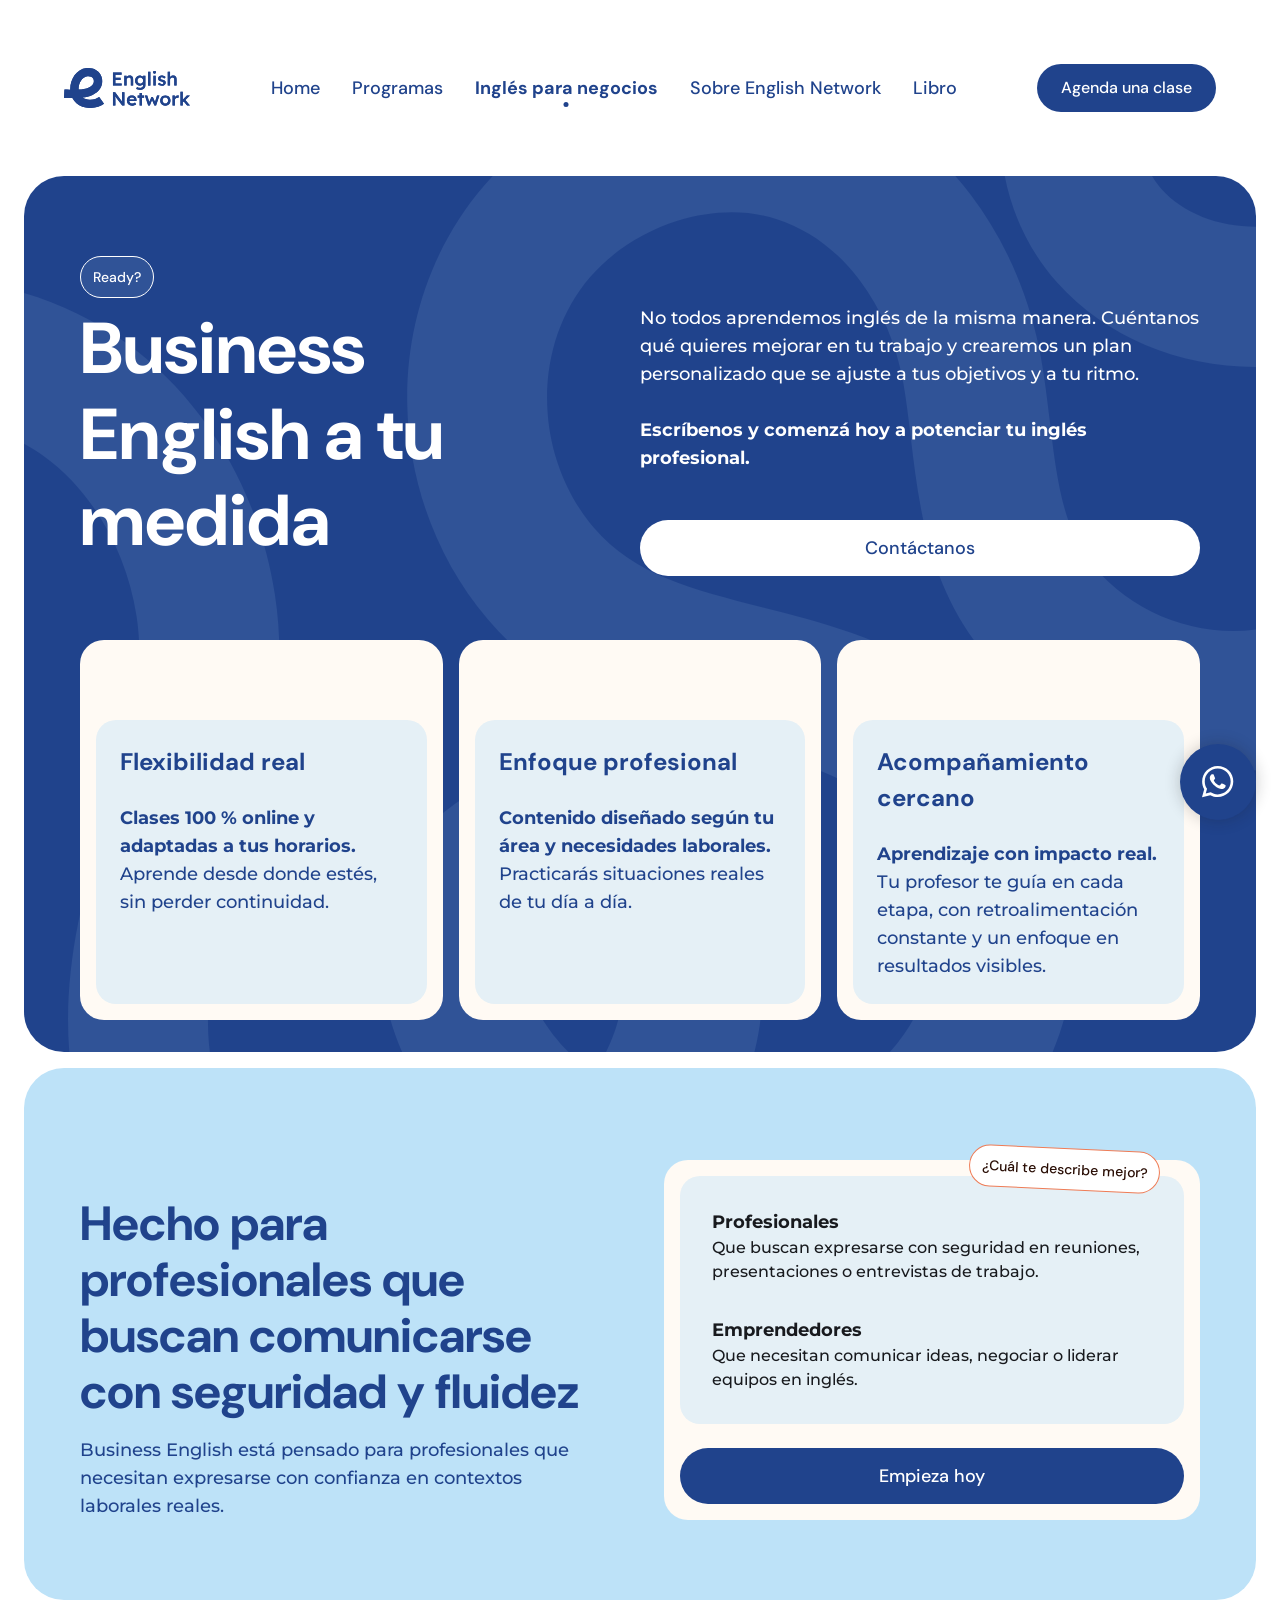
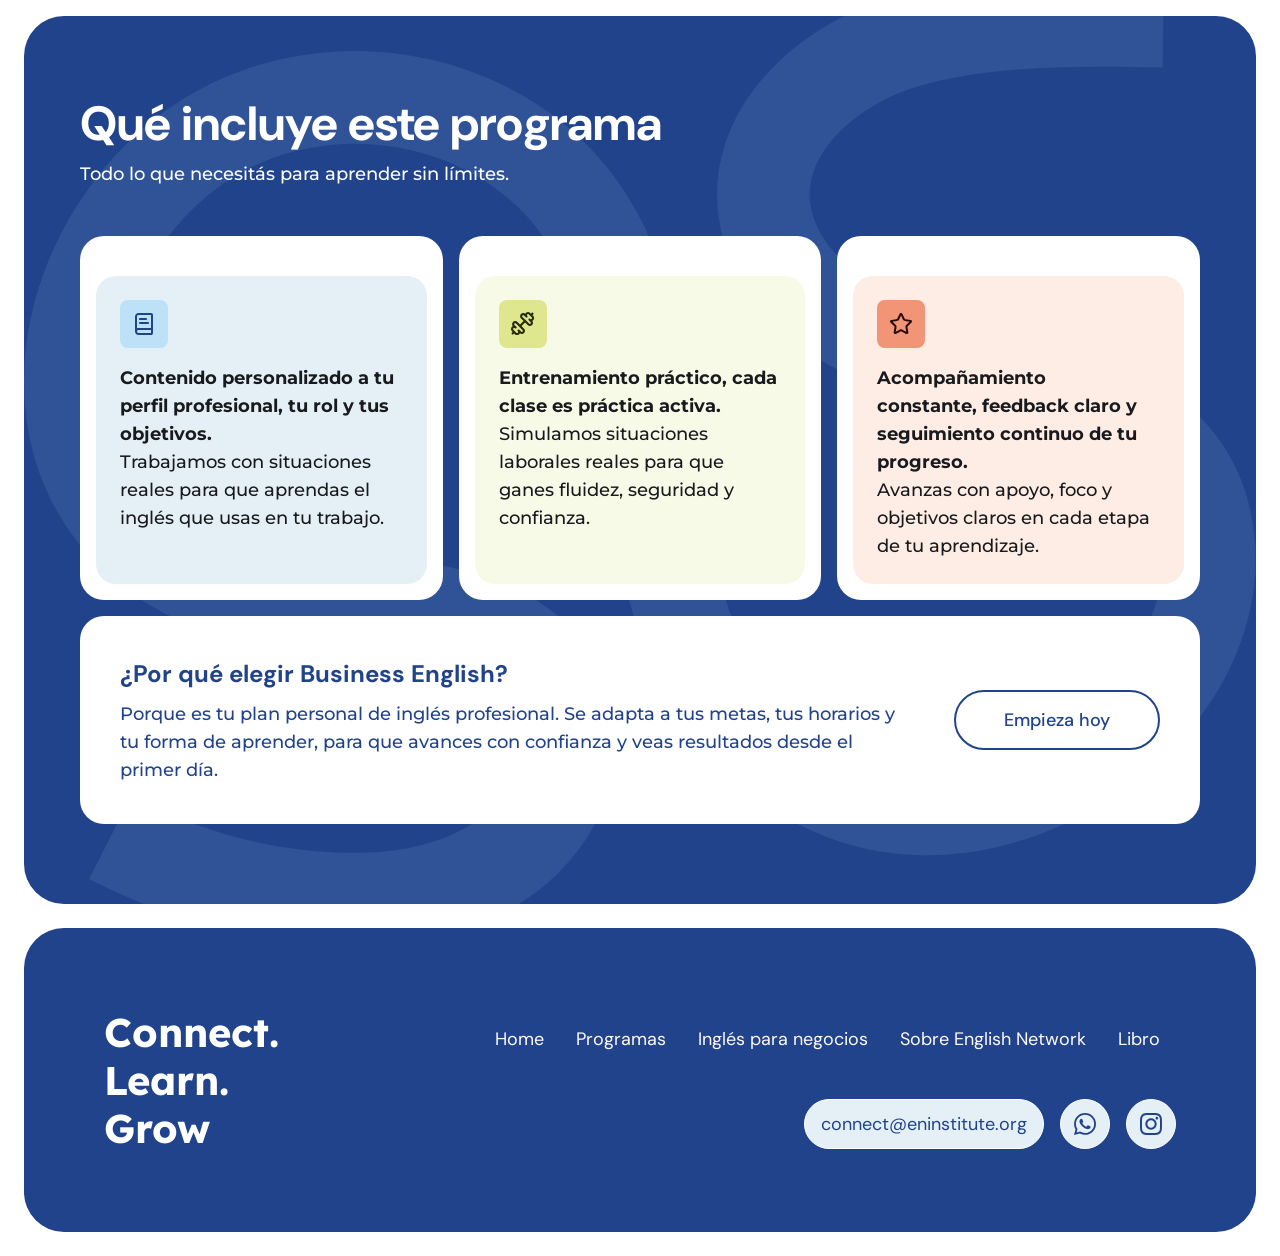
==== commit dd996622: "routes and links added" ====
--- a/pages/inglesParaNegocios.html
+++ b/pages/inglesParaNegocios.html
@@ -61,7 +61,7 @@
             <li><a href="./libro.html">Libro</a></li>
             </ul>
 
-            <a class="btn-cta">Agenda una clase</a>
+            <a class="btn-cta" target="_blank" href="https://wa.me/message/OKMXKGQ4HLXNL1">Agenda una clase</a>
 
             <button class="hamburger" id="hamburger" aria-label="Abrir menú">
             <span></span><span></span><span></span>
@@ -78,7 +78,7 @@
             <li><a href="./libro.html" onclick="closeMobileMenu()">Libro</a></li>
             </ul>
 
-            <button class="btn-cta-mobile" onclick="closeMobileMenu()">Agenda una clase</button>
+            <button class="btn-cta-mobile" onclick="closeMobileMenu()"><a target="_blank" href="https://wa.me/message/OKMXKGQ4HLXNL1">Agenda una clase</a></button>
         </div>
     </header>
 
@@ -93,7 +93,7 @@
                     </div>
                     <div class="hero-details-text">
                         <p>No todos aprendemos inglés de la misma manera. Cuéntanos qué quieres mejorar en tu trabajo y crearemos un plan personalizado que se ajuste a tus objetivos y a tu ritmo. <br><br><span>Escríbenos y comenzá hoy a potenciar tu inglés profesional.</span></p>
-                        <a href="" class="hero-details-contact">Contáctanos</a>
+                        <a class="hero-details-contact" target="_blank" href="https://wa.me/message/OKMXKGQ4HLXNL1">Contáctanos</a>
                     </div>
                 </article>
                 <article class="negocios-hero-cards-container">
@@ -139,7 +139,7 @@
                                 <p class="p-alt">Que necesitan comunicar ideas, negociar o liderar equipos en inglés.</p>
                             </div>
                         </div>
-                        <a href="" class="info-tipos-button">Empieza hoy</a>
+                        <a target="_blank" href="https://wa.me/message/OKMXKGQ4HLXNL1" class="info-tipos-button">Empieza hoy</a>
                     </div>
                 </article>
             </article>
@@ -184,7 +184,7 @@
                             <h4>¿Por qué elegir Business English?</h4>
                             <p>Porque es tu plan personal de inglés profesional. Se adapta a tus metas, tus horarios y tu forma de aprender, para que avances con confianza y veas resultados desde el primer día.</p>
                         </div>
-                        <a href="" class="incluye-info-button">Empieza hoy</a>
+                        <a class="incluye-info-button" target="_blank" href="https://wa.me/message/OKMXKGQ4HLXNL1">Empieza hoy</a>
                     </div>
                 </div>
             </article>
@@ -204,14 +204,19 @@
                     <li><a href="./libro.html">Libro</a></li>
                 </ul>
                 <ul class="contact-container">
-                    <li><a class="contact-mail" href="">@englishnetwork.com</a></li>
-                    <li><a class="contact-RRSS" href=""><svg viewBox="0 0 24 24" fill="none" xmlns="http://www.w3.org/2000/svg">
+                    <li><a class="contact-mail" target="_blank" href="mailto:connect@eninstitute.org">connect@eninstitute.org</a></li>
+                    <li><a class="contact-RRSS" target="_blank" href="https://wa.me/message/OKMXKGQ4HLXNL1"><svg viewBox="0 0 24 24" fill="none" xmlns="http://www.w3.org/2000/svg">
                                 <path d="M1 23L2.5538 17.3506C1.59499 15.6969 1.09118 13.8223 1.0921 11.9001C1.09487 5.89042 6.00862 1 12.0461 1C14.9759 1.00092 17.7261 2.13667 19.7948 4.19733C21.8625 6.258 23.0009 8.997 23 11.9102C22.9972 17.9208 18.0835 22.8112 12.0461 22.8112C10.2132 22.8103 8.40702 22.3528 6.80717 21.4838L1 23ZM7.07611 19.5103C8.61978 20.4223 10.0934 20.9687 12.0424 20.9696C17.0602 20.9696 21.1478 16.9051 21.1505 11.9083C21.1524 6.9015 17.0841 2.8425 12.0497 2.84067C7.02822 2.84067 2.9434 6.90517 2.94156 11.901C2.94063 13.9406 3.54115 15.4677 4.54969 17.0655L3.62957 20.4095L7.07611 19.5103ZM17.564 14.5016C17.4959 14.3879 17.3135 14.3201 17.039 14.1835C16.7655 14.0469 15.4198 13.3878 15.1684 13.2971C14.9179 13.2063 14.7355 13.1605 14.5522 13.4337C14.3698 13.7059 13.8448 14.3201 13.6855 14.5016C13.5262 14.6831 13.3659 14.706 13.0924 14.5694C12.8188 14.4328 11.9364 14.1459 10.8911 13.2173C10.0778 12.495 9.52792 11.6031 9.36858 11.3299C9.20924 11.0577 9.352 10.9101 9.48832 10.7744C9.61174 10.6525 9.76187 10.4563 9.8991 10.2968C10.0382 10.1392 10.0833 10.0255 10.1754 9.84308C10.2666 9.66158 10.2215 9.50208 10.1524 9.3655C10.0833 9.22983 9.53621 7.88875 9.30872 7.34333C9.08582 6.81258 8.86017 6.88408 8.69254 6.87583L8.16755 6.86667C7.98518 6.86667 7.6886 6.9345 7.43808 7.20767C7.18756 7.48083 6.4802 8.139 6.4802 9.48008C6.4802 10.8212 7.46111 12.1164 7.59742 12.2979C7.73466 12.4794 9.527 15.2313 12.2726 16.411C12.9256 16.6915 13.4359 16.8593 13.8329 16.9848C14.4887 17.192 15.0855 17.1627 15.5571 17.093C16.083 17.0151 17.1763 16.4339 17.4047 15.7978C17.6331 15.1607 17.6331 14.6153 17.564 14.5016Z" fill="#20438C"/></svg></a></li>
-                    <li><a class="contact-RRSS" href=""><svg viewBox="0 0 24 24" fill="none" xmlns="http://www.w3.org/2000/svg">
+                    <li><a class="contact-RRSS" target="_blank" href="https://www.instagram.com/en.institute?igsh=ZWh2aHBsMG80d3F1"><svg viewBox="0 0 24 24" fill="none" xmlns="http://www.w3.org/2000/svg">
                                 <path d="M12.0029 1C14.9899 1 15.3644 1.01249 16.542 1.06836C17.7109 1.11995 18.5104 1.30934 19.2109 1.58008C19.9327 1.85937 20.5471 2.23764 21.1572 2.84766C21.7718 3.45794 22.1462 4.07309 22.417 4.80371C22.6877 5.49989 22.8762 6.30381 22.9277 7.47266C22.9793 8.64577 22.9932 9.02009 22.9932 12.0068C22.9932 14.9935 22.9793 15.3678 22.9277 16.541C22.8761 17.7098 22.6877 18.5095 22.417 19.21C22.1377 19.9317 21.7594 20.5462 21.1494 21.1562C20.5392 21.7665 19.9241 22.1445 19.2021 22.4238C18.5059 22.6946 17.7022 22.884 16.5332 22.9355C15.3599 22.9871 14.986 23 11.999 23C9.0121 23 8.63813 22.9871 7.46484 22.9355C6.2959 22.884 5.49642 22.6946 4.7959 22.4238C4.07404 22.1445 3.45977 21.7664 2.84961 21.1562C2.23503 20.546 1.8608 19.9314 1.57715 19.2051C1.30641 18.5089 1.117 17.7051 1.06543 16.5361C1.01387 15.363 1.00098 14.9887 1.00098 12.002C1.00098 9.01533 1.01386 8.64137 1.06543 7.46387C1.117 6.29488 1.30639 5.49546 1.57715 4.79492C1.8608 4.07292 2.23504 3.45792 2.84961 2.84766C3.45975 2.23333 4.07463 1.85976 4.80078 1.57617C5.49685 1.30552 6.30019 1.11605 7.46875 1.06445C8.64198 1.01288 9.01637 1 12.0029 1ZM12.0029 2.98145C9.06373 2.98145 8.71553 2.99433 7.55957 3.0459C6.48943 3.09317 5.90438 3.27341 5.51758 3.42383C5.00635 3.62149 4.64158 3.85843 4.25488 4.24512C3.87238 4.62762 3.63129 4.99736 3.43359 5.50879C3.2832 5.89559 3.10292 6.47574 3.05566 7.5498C3.00409 8.70582 2.99121 9.05397 2.99121 11.9932C2.99121 14.9285 3.00409 15.2771 3.05566 16.4375C3.10292 17.5073 3.2832 18.0917 3.43359 18.4785C3.63129 18.9899 3.86809 19.3554 4.25488 19.7422C4.63728 20.1246 5.00635 20.3658 5.51758 20.5635C5.90438 20.7139 6.48513 20.8941 7.55957 20.9414C8.71553 20.993 9.06373 21.0059 12.0029 21.0059C14.9383 21.0059 15.2869 20.993 16.4473 20.9414C17.517 20.8941 18.1015 20.7139 18.4883 20.5635C18.9997 20.3658 19.3652 20.129 19.752 19.7422C20.1344 19.3597 20.3756 18.9899 20.5732 18.4785C20.7236 18.0917 20.9039 17.5115 20.9512 16.4375C21.0027 15.2814 21.0156 14.9328 21.0156 11.9932C21.0156 9.05827 21.0027 8.71011 20.9512 7.5498C20.9039 6.48008 20.7236 5.89559 20.5732 5.50879C20.3756 4.99738 20.1387 4.6319 19.752 4.24512C19.3695 3.86262 18.9997 3.62152 18.4883 3.42383C18.1015 3.27344 17.5213 3.09316 16.4473 3.0459C15.2912 2.99433 14.9426 2.98145 12.0029 2.98145ZM12.0029 6.35059C15.123 6.35059 17.6551 8.88192 17.6553 12.002C17.6553 15.1221 15.1231 17.6533 12.0029 17.6533C8.88295 17.6531 6.35156 15.122 6.35156 12.002C6.35172 8.88205 8.88305 6.35081 12.0029 6.35059ZM12.0029 8.33594C9.97897 8.33616 8.33707 9.97798 8.33691 12.002C8.33691 14.0261 9.97888 15.6677 12.0029 15.668C14.0272 15.668 15.6689 14.0262 15.6689 12.002C15.6688 9.97784 14.0271 8.33594 12.0029 8.33594ZM17.8779 4.80762C18.6042 4.80762 19.1981 5.40073 19.1982 6.12695C19.1982 6.85757 18.6042 7.44629 17.8779 7.44629C17.1475 7.44606 16.5586 6.85313 16.5586 6.12695C16.5587 5.39658 17.1519 4.80785 17.8779 4.80762Z" fill="#20438C"/></svg></a></li>
                 </ul>
             </article>
         </article>
     </footer>
+    <a class="wpp-button" target="_blank" href="https://wa.me/message/OKMXKGQ4HLXNL1">
+        <svg xmlns="http://www.w3.org/2000/svg" viewBox="0 0 30 30" fill="none">
+            <path d="M0 29.3333L2.07173 21.8008C0.793324 19.5959 0.121577 17.0964 0.122806 14.5334C0.12649 6.52056 6.67817 0 14.7281 0C18.6345 0.00122222 22.3015 1.51556 25.0597 4.26311C27.8167 7.01067 29.3346 10.6627 29.3333 14.5469C29.3296 22.561 22.778 29.0816 14.7281 29.0816C12.2842 29.0803 9.87602 28.4704 7.74289 27.3118L0 29.3333ZM8.10148 24.6803C10.1597 25.8964 12.1246 26.6249 14.7232 26.6261C21.4136 26.6261 26.8637 21.2068 26.8674 14.5444C26.8699 7.86867 21.4455 2.45667 14.733 2.45422C8.03762 2.45422 2.5912 7.87356 2.58874 14.5347C2.58751 17.2541 3.3882 19.2903 4.73293 21.4207L3.5061 25.8793L8.10148 24.6803ZM22.0853 18.0021C21.9945 17.8506 21.7513 17.7601 21.3854 17.578C21.0206 17.3959 19.2264 16.5171 18.8912 16.3961C18.5571 16.2751 18.314 16.214 18.0696 16.5782C17.8265 16.9412 17.1265 17.7601 16.914 18.0021C16.7016 18.2441 16.4879 18.2747 16.1231 18.0926C15.7584 17.9104 14.5819 17.5279 13.1881 16.2898C12.1037 15.3267 11.3706 14.1374 11.1581 13.7732C10.9457 13.4102 11.136 13.2134 11.3178 13.0326C11.4823 12.87 11.6825 12.6084 11.8655 12.3958C12.0509 12.1856 12.1111 12.034 12.2339 11.7908C12.3555 11.5488 12.2953 11.3361 12.2032 11.154C12.1111 10.9731 11.3816 9.185 11.0783 8.45778C10.7811 7.75011 10.4802 7.84544 10.2567 7.83444L9.55673 7.82222C9.31357 7.82222 8.91814 7.91267 8.58411 8.27689C8.25008 8.64111 7.30693 9.51867 7.30693 11.3068C7.30693 13.0949 8.61481 14.8219 8.79656 15.0639C8.97954 15.3059 11.3693 18.975 15.0302 20.548C15.9009 20.922 16.5812 21.1457 17.1105 21.3131C17.9849 21.5893 18.7807 21.5502 19.4094 21.4573C20.1106 21.3534 21.5683 20.5786 21.8729 19.7303C22.1775 18.8809 22.1775 18.1537 22.0853 18.0021Z" fill="white"/>
+        </svg>
+    </a>
 </body>
 </html>
--- a/styles/styles.css
+++ b/styles/styles.css
@@ -284,6 +284,11 @@
   cursor: pointer;
   border: none;
 }
+.btn-cta-mobile a {
+  color: #FFFFFF;
+  font-size: 16px;
+  font-weight: 500;
+}
 
 /* ─── RESPONSIVE ─── */
 @media (max-width: 1023px) {
@@ -359,6 +364,7 @@
 /* ── Ítems del acordeón ── */
 .accordion-item {
   border-bottom: 1px solid #ffffff;
+  width: 100%;
 }
 
 /* ── Cabecera clicable ── */
@@ -1059,9 +1065,11 @@
   position: absolute;
   padding: 40px;
   width: 336px;
+  height: 223px;
   border-radius: 24px;
   display: flex;
   flex-direction: column;
+  justify-content: space-between;
   align-items: flex-start;
   gap: 16px;
 }
@@ -2445,6 +2453,42 @@
     padding: 8px;
     height: 16px;
     width: 16px;
+  }
+}
+.wpp-button {
+  display: inline-flex;
+  justify-content: center;
+  align-items: center;
+  position: fixed;
+  right: 24px;
+  bottom: 80px;
+  z-index: 499;
+  width: 52px;
+  height: 52px;
+  padding: 12px;
+  border-radius: 999px;
+  background-color: #20438C;
+  box-shadow: 0 0 16px 0 rgba(24, 26, 30, 0.24);
+}
+.wpp-button svg {
+  width: 32px;
+  height: 32px;
+}
+
+@media (max-width: 1024px) {
+  .wpp-button {
+    bottom: 40px;
+  }
+}
+@media (max-width: 743px) {
+  .wpp-button {
+    width: 40px;
+    height: 40px;
+    padding: 8px;
+  }
+  .wpp-button svg {
+    width: 24px;
+    height: 24px;
   }
 }
 @media (max-width: 1024px) {
@@ -2714,6 +2758,7 @@
     border-radius: 24px;
     display: flex;
     flex-direction: column;
+    justify-content: space-between;
     align-items: flex-start;
     gap: 8px;
   }
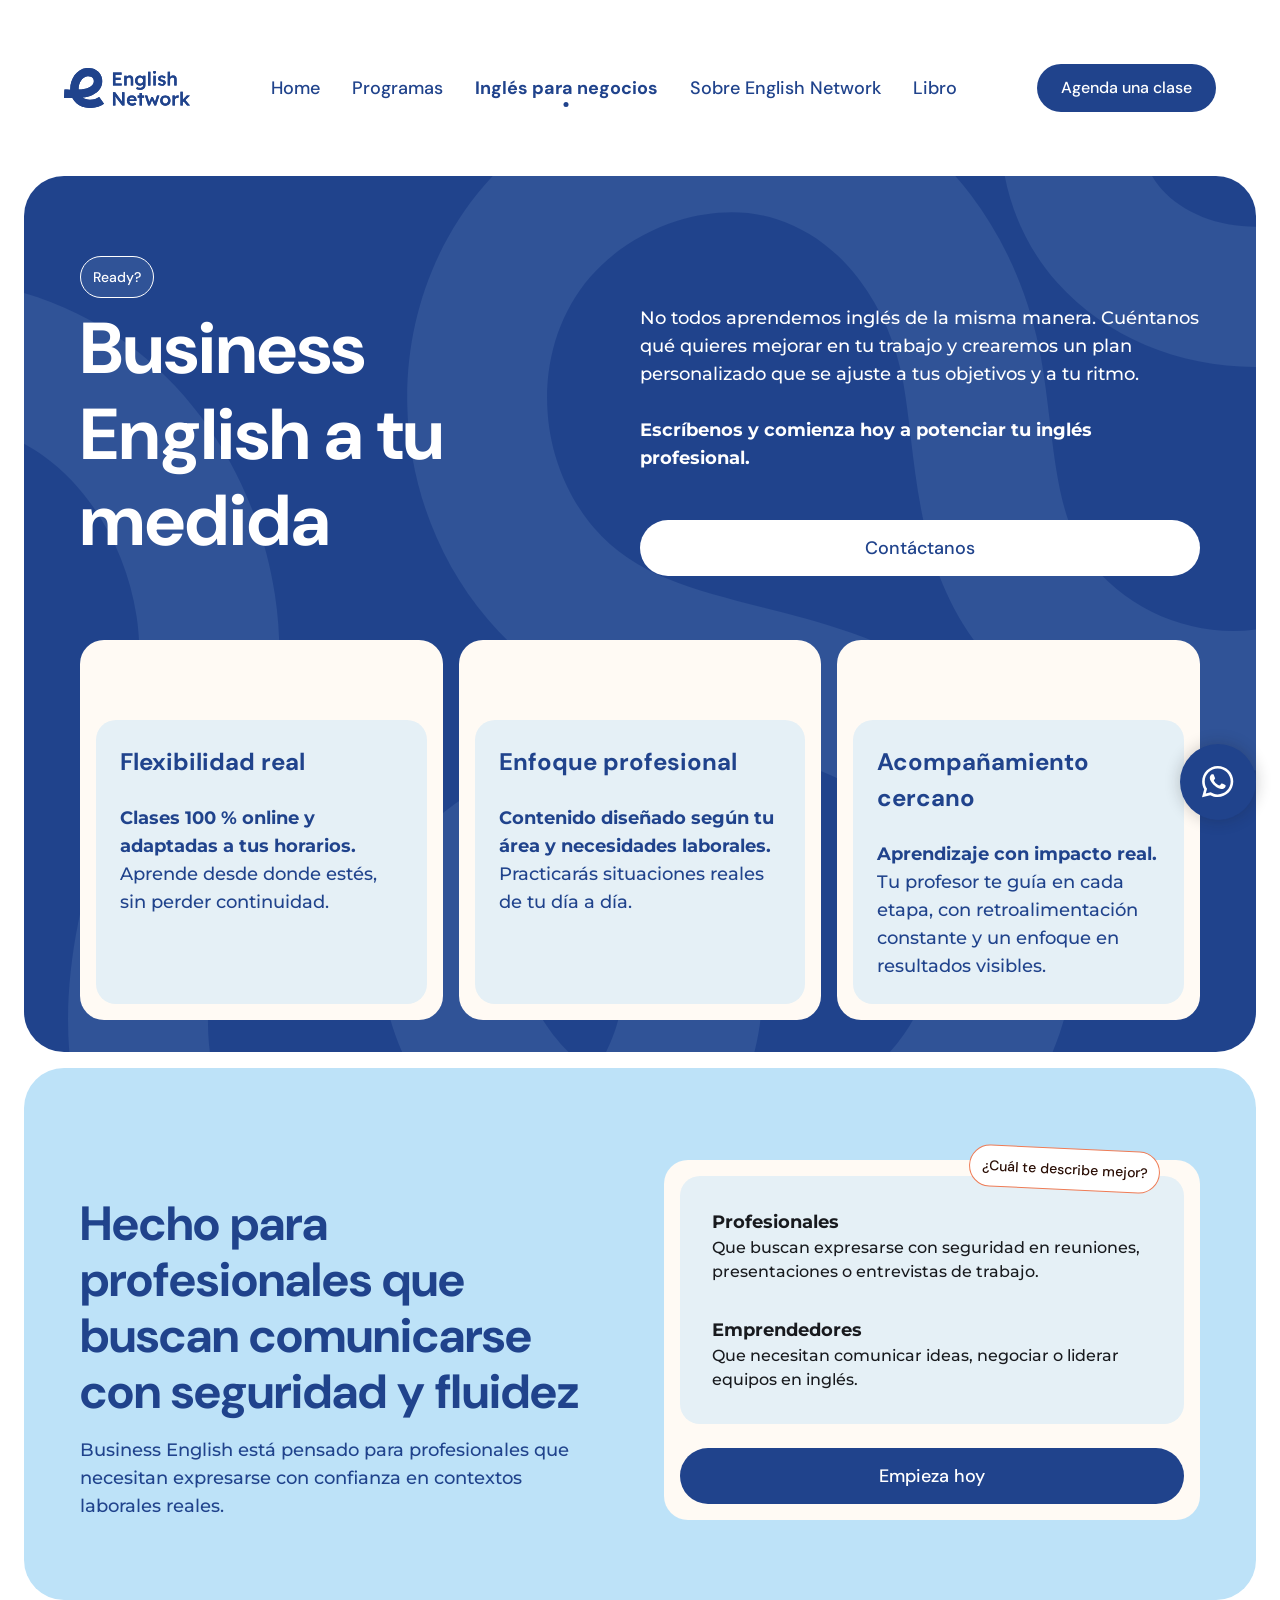
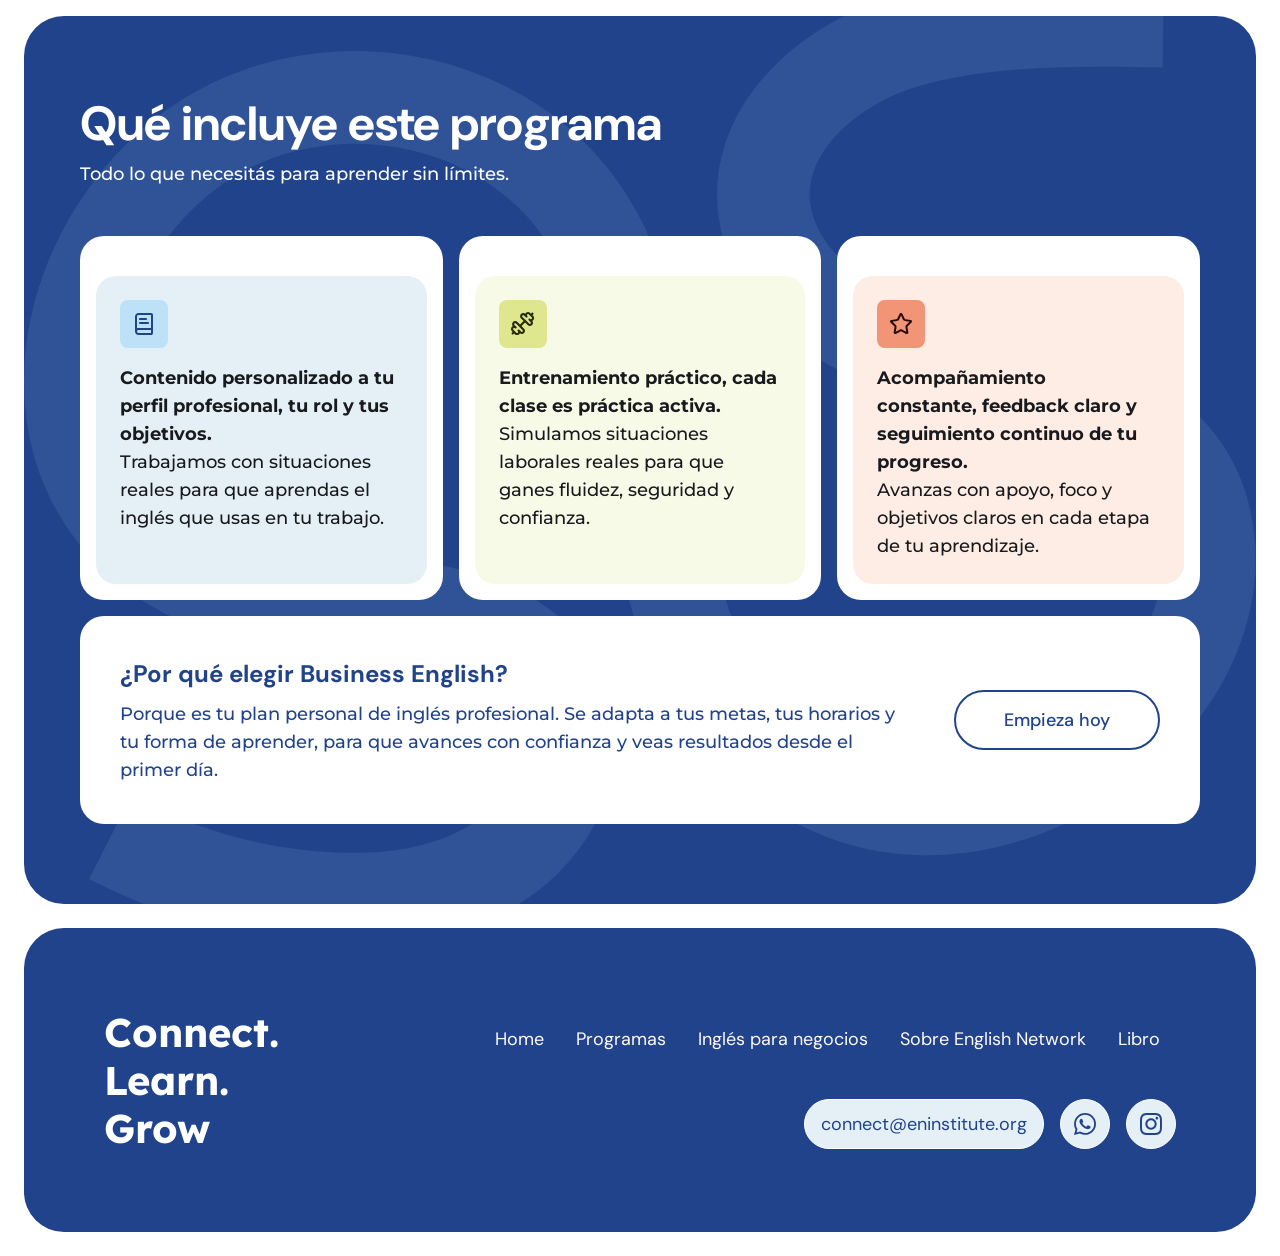
==== commit 9976c555: "SEO improvements" ====
--- a/pages/inglesParaNegocios.html
+++ b/pages/inglesParaNegocios.html
@@ -3,11 +3,13 @@
 <head>
     <meta charset="UTF-8">
     <meta name="viewport" content="width=device-width, initial-scale=1.0">
+    <meta name="description" content="Mejora tu inglés profesional con nuestro programa de inglés para negocios. Aprende a comunicarte con confianza en reuniones, presentaciones, negociaciones, entrevistas y entornos internacionales." />
+    <meta name="keywords" content="inglés para negocios, business english, inglés empresarial, inglés profesional, inglés corporativo, inglés para empresas, inglés para reuniones, inglés para presentaciones, inglés para entrevistas, inglés para negociación, comunicación empresarial en inglés, curso de business english, inglés laboral, inglés ejecutivo, clases de inglés para negocios" />
     <!-- JS -->
     <script defer src="../js/main.js"></script>
     <!-- CSS -->
      <link rel="stylesheet" href="../styles/styles.css">
-    <title>Ingles Para Negocios | English Network</title>
+    <title>Inglés para Negocios | Business English para Profesionales y Empresas | English Network</title>
 </head>
 <body>
     <header>
@@ -92,7 +94,7 @@
                         <h1>Business English a tu medida</h1>
                     </div>
                     <div class="hero-details-text">
-                        <p>No todos aprendemos inglés de la misma manera. Cuéntanos qué quieres mejorar en tu trabajo y crearemos un plan personalizado que se ajuste a tus objetivos y a tu ritmo. <br><br><span>Escríbenos y comenzá hoy a potenciar tu inglés profesional.</span></p>
+                        <p>No todos aprendemos inglés de la misma manera. Cuéntanos qué quieres mejorar en tu trabajo y crearemos un plan personalizado que se ajuste a tus objetivos y a tu ritmo. <br><br><span>Escríbenos y comienza hoy a potenciar tu inglés profesional.</span></p>
                         <a class="hero-details-contact" target="_blank" href="https://wa.me/message/OKMXKGQ4HLXNL1">Contáctanos</a>
                     </div>
                 </article>
